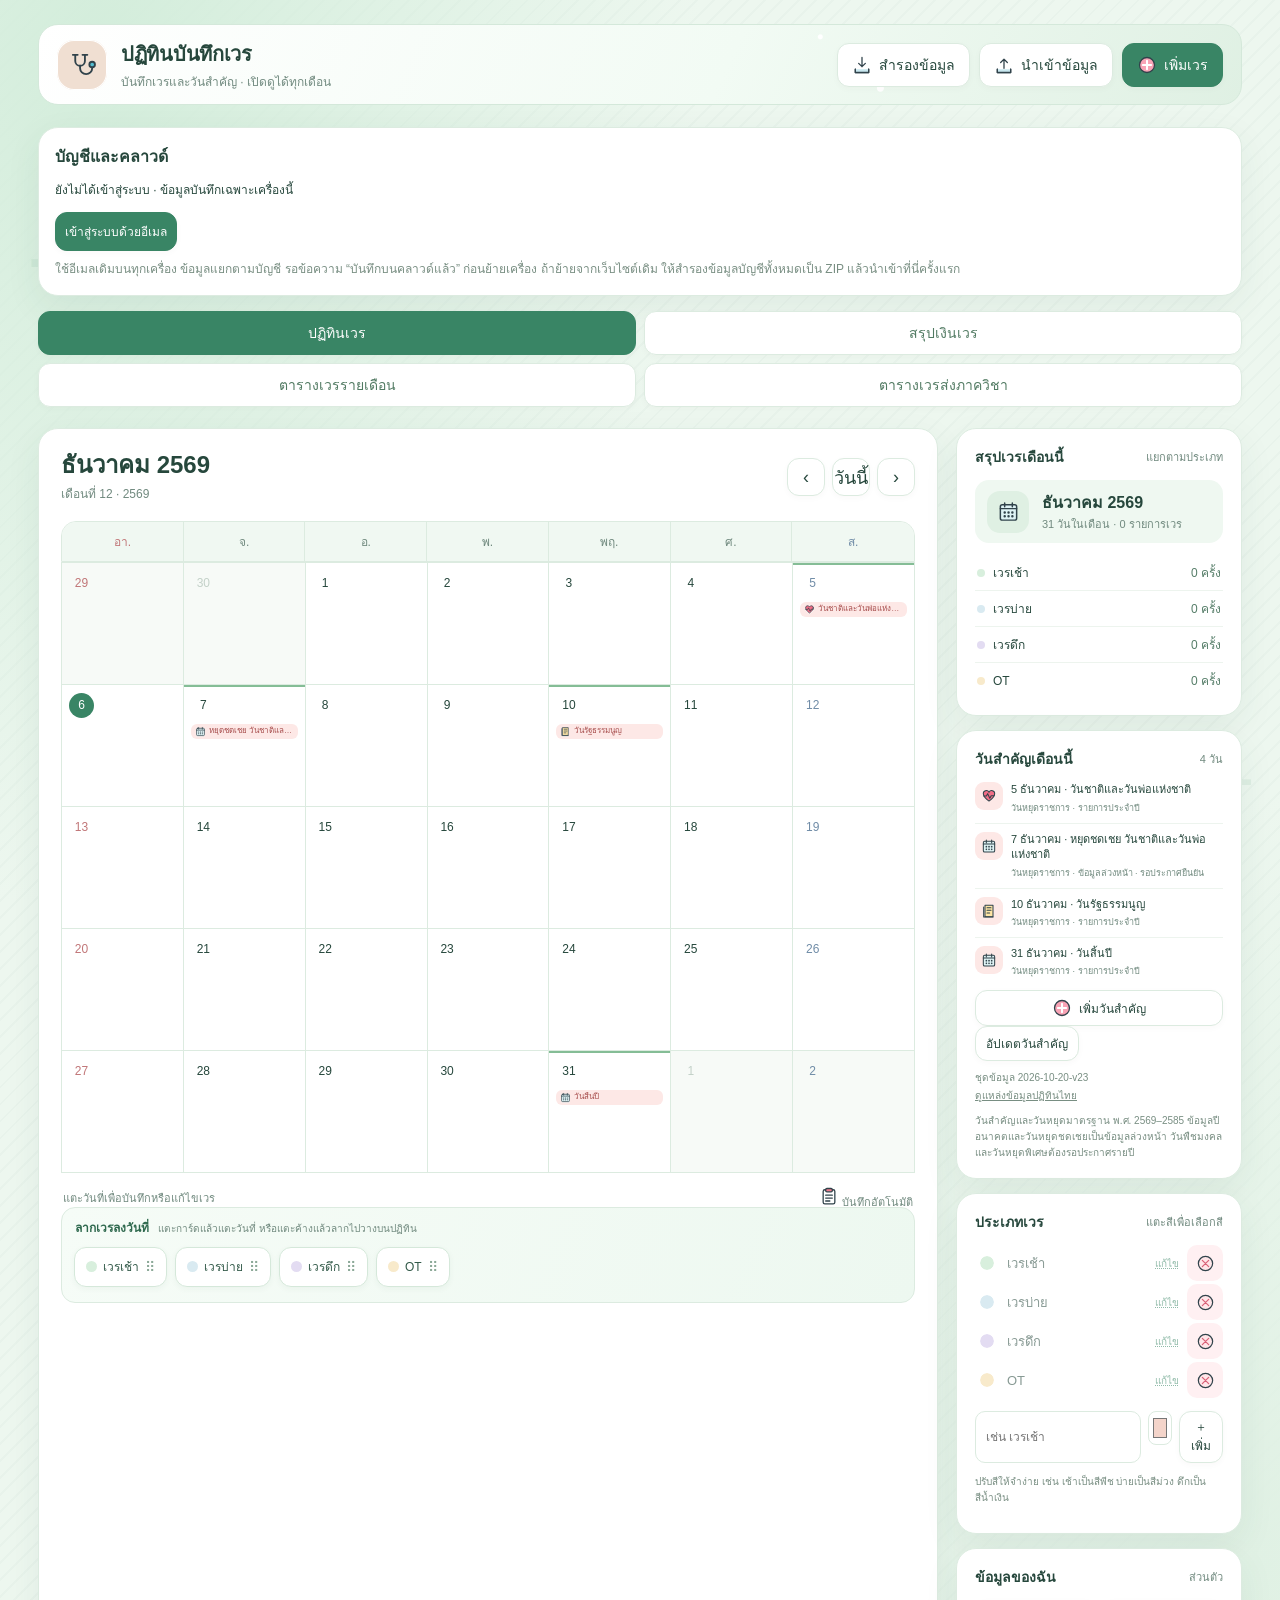
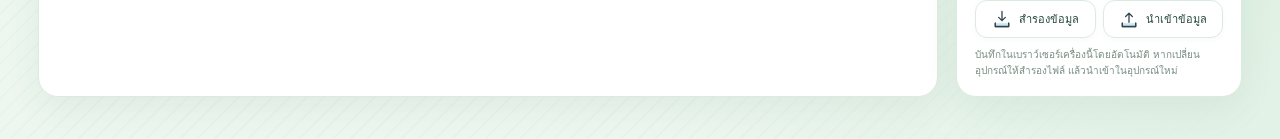
==== index.html @ dc11e613 "Add files via upload" ====
<!doctype html>
<html lang="th">
<head>
<meta charset="utf-8"><meta name="viewport" content="width=device-width,initial-scale=1,minimum-scale=1,maximum-scale=1,user-scalable=no,viewport-fit=cover">
<meta name="theme-color" content="#e7f4ea"><meta name="description" content="ปฏิทินบันทึกเวรและวันสำคัญสำหรับพยาบาล">
<link rel="manifest" href="./manifest.webmanifest"><link rel="icon" href="./medical-calendar.svg" type="image/svg+xml"><link rel="apple-touch-icon" href="./apple-touch-icon.png">
<meta name="apple-mobile-web-app-capable" content="yes"><meta name="apple-mobile-web-app-title" content="ปฏิทินบันทึกเวร"><meta name="apple-mobile-web-app-status-bar-style" content="default">
<title>ปฏิทินบันทึกเวร</title>
<style>
svg.ico{width:20px;height:20px;flex:none;overflow:visible}svg.ico use{pointer-events:none}.daymood{width:18px;height:18px}.event-tag .ico{filter:drop-shadow(0 1px 0 #fff8)}.brandmark .ico{width:29px;height:29px}
@import url('https://fonts.googleapis.com/css2?family=Kanit:wght@300;400;500;600;700&family=Prompt:wght@300;400;500;600;700&display=swap');
:root{--bg:#f7f2e9;--paper:#fffdf9;--ink:#48352e;--muted:#95847b;--line:#eee6db;--accent:#a7654d;--soft:#f4e6dc;--shadow:0 12px 36px #6043330d;--radius:20px}
*{box-sizing:border-box}body{margin:0;background:radial-gradient(ellipse at 10% 0%,#f4e4d7 0,transparent 35%),var(--bg);color:var(--ink);font-family:'Prompt','Kanit',sans-serif;font-size:14px}button,input,select,textarea{font:inherit;color:inherit}button{cursor:pointer}.app{max-width:1260px;margin:auto;padding:24px 28px 42px}.topbar{display:flex;align-items:center;justify-content:space-between;gap:20px;margin-bottom:22px}.brand{display:flex;align-items:center;gap:14px}.brandmark{height:50px;width:50px;border-radius:17px;background:#f0dfd2;display:grid;place-items:center;font-size:25px;box-shadow:inset 0 0 0 1px #fff}.brand h1{font-size:20px;margin:0 0 2px;font-weight:600;letter-spacing:-.3px}.brand p{margin:0;color:var(--muted);font-size:12px}.top-actions{display:flex;gap:9px;align-items:center}.btn{border:1px solid var(--line);background:var(--paper);border-radius:12px;padding:10px 14px;display:inline-flex;align-items:center;justify-content:center;gap:7px;font-weight:500;transition:.15s;box-shadow:0 2px 7px #442a1707}.btn:hover{transform:translateY(-1px);box-shadow:var(--shadow)}.btn.primary{background:var(--accent);border-color:var(--accent);color:#fff}.btn.icon{width:42px;height:42px;padding:0;font-size:18px}.btn.small{font-size:12px;padding:7px 10px}.layout{display:grid;grid-template-columns:minmax(0,1fr) 286px;gap:18px}.card{background:var(--paper);border:1px solid #eee7dd;border-radius:var(--radius);box-shadow:var(--shadow)}.calendar-card{padding:22px 22px 15px}.calendar-head{display:flex;align-items:center;justify-content:space-between;gap:12px;margin-bottom:18px}.month-group{display:flex;align-items:center;gap:12px}.month-title{font-size:24px;font-weight:600;line-height:1.15}.month-sub{font-size:12px;color:var(--muted);margin-top:5px}.nav-buttons{display:flex;align-items:center;gap:7px}.month-nav{display:flex;gap:7px}.month-nav .btn{width:38px;height:38px;padding:0;font-size:18px}.month-select{border:1px solid var(--line);background:#fff;border-radius:10px;padding:8px 10px}.month-select select{border:0;background:transparent;outline:0}.days{display:grid;grid-template-columns:repeat(7,minmax(0,1fr));border:1px solid var(--line);border-radius:15px 15px 0 0;overflow:hidden}.weekday{background:#faf5ef;text-align:center;color:#927e72;padding:10px 4px;font-size:12px;font-weight:500;border-right:1px solid var(--line)}.weekday:last-child{border-right:0}.weekday.sun{color:#bd746a}.weekday.sat{color:#8e7ca0}.grid{display:grid;grid-template-columns:repeat(7,minmax(0,1fr));border-left:1px solid var(--line);border-top:1px solid var(--line)}.day{position:relative;min-height:122px;padding:8px 7px 6px;border-right:1px solid var(--line);border-bottom:1px solid var(--line);background:#fffefa;overflow:hidden;transition:background .15s;cursor:pointer}.day:hover{background:#fcf5ed}.day.other{background:#fbf9f5;color:#c5b9b0}.day.today .num{background:var(--accent);color:white}.day.weekend .num{color:#bc716b}.day.weekend.sat .num{color:#89769b}.day.today .num{color:#fff}.numline{display:flex;align-items:center;justify-content:space-between;margin-bottom:6px}.num{display:inline-grid;place-items:center;min-width:25px;height:25px;border-radius:50%;font-size:12px;font-weight:500}.daymood{font-size:14px}.chips{display:flex;flex-direction:column;gap:4px}.chip{display:block;max-width:100%;overflow:hidden;text-overflow:ellipsis;white-space:nowrap;padding:3px 6px;border-radius:6px;font-size:10px;line-height:1.3;font-weight:500}.daynote{font-size:10px;color:#8d776d;overflow:hidden;text-overflow:ellipsis;white-space:nowrap;margin-top:5px}.more{font-size:10px;color:var(--muted);padding-left:4px}.calendar-footer{display:flex;justify-content:space-between;align-items:center;padding:13px 2px 0;color:var(--muted);font-size:11px}.side{display:flex;flex-direction:column;gap:14px}.sidecard{padding:17px 18px}.side-title{font-size:14px;font-weight:600;display:flex;align-items:center;justify-content:space-between;margin:0 0 12px}.side-title .subtle{font-size:11px;color:var(--muted);font-weight:400}.summary-month{display:flex;align-items:center;gap:13px;padding:10px 12px;background:#faf4ed;border-radius:14px;margin-bottom:12px}.summary-icon{height:42px;width:42px;border-radius:13px;background:#eddace;display:grid;place-items:center;font-size:21px}.summary-month b{display:block;font-size:16px}.summary-month span{color:var(--muted);font-size:11px}.total-row{display:flex;justify-content:space-between;align-items:center;padding:8px 2px;border-bottom:1px solid #f2ece4;font-size:12px}.total-row:last-child{border:0}.dot{width:8px;height:8px;border-radius:50%;display:inline-block;margin-right:7px}.legend-name{display:flex;align-items:center;gap:1px}.count{color:#806d63;font-weight:500}.empty{text-align:center;color:#a49489;font-size:12px;padding:15px 5px}.shift-list{display:flex;flex-direction:column;gap:9px}.shift-entry{display:flex;align-items:center;gap:8px;font-size:12px}.shift-entry .dot{width:11px;height:11px;margin:0}.shift-entry button{margin-left:auto;border:0;background:none;opacity:.55;font-size:13px}.shift-entry button:hover{opacity:1}.add-shift{display:flex;gap:7px;margin-top:13px}.add-shift input[type=text]{width:100%;min-width:0;border:1px solid var(--line);border-radius:10px;padding:8px 10px;font-size:12px;outline-color:#d7a590}.add-shift input[type=color]{width:34px;height:34px;padding:2px;border:1px solid var(--line);background:#fff;border-radius:8px}.legend-hint{font-size:10px;color:#9d8b81;margin-top:11px;line-height:1.6}.data-note{font-size:10px;color:#96877f;line-height:1.6;margin:9px 0 0}.tool-row{display:flex;gap:7px}.tool-row .btn{flex:1;font-size:11px;padding:8px 7px}.mobile-toolbar{display:none}.modal-backdrop{position:fixed;inset:0;background:#36271f70;z-index:10;display:none;align-items:center;justify-content:center;padding:18px}.modal-backdrop.show{display:flex}.modal{width:min(510px,100%);max-height:92vh;overflow:auto;background:#fffdf9;border-radius:22px;padding:22px;box-shadow:0 25px 70px #3320143b}.modal-head{display:flex;justify-content:space-between;align-items:center;margin-bottom:4px}.modal-head h2{font-size:20px;margin:0;font-weight:600}.close{border:0;background:#f5eee7;border-radius:50%;width:34px;height:34px;font-size:17px}.modal-date{color:var(--muted);font-size:12px;margin-bottom:17px}.field{margin:14px 0}.field label{display:block;font-size:12px;font-weight:500;margin-bottom:7px}.field input[type=text],.field textarea{width:100%;border:1px solid var(--line);border-radius:11px;background:white;padding:10px 12px;outline-color:#cf9e88}.field textarea{resize:vertical;min-height:70px}.assignment-options{display:grid;grid-template-columns:repeat(2,minmax(0,1fr));gap:8px}.assign-option{display:flex;align-items:center;gap:8px;border:1px solid var(--line);border-radius:11px;padding:9px;cursor:pointer;background:#fff}.assign-option>span{flex:1;min-width:0}.ot-hours{display:flex;align-items:center;gap:4px;font-size:10px;color:#718a7f;white-space:nowrap}.ot-hours input{width:55px;padding:5px 4px;border:1px solid #dcebe0;border-radius:7px;background:#fff;text-align:center}.ot-hours input:disabled{opacity:.4}.assign-option:has(input:checked){border-color:#bd886f;background:#faf0e9}.assign-option input{accent-color:var(--accent)}.assign-option .dot{margin:0;flex:none}.assign-option span{font-size:12px}.emoji-options{display:flex;flex-wrap:wrap;gap:7px}.emoji-option{height:37px;width:38px;border:1px solid var(--line);border-radius:10px;background:#fff;font-size:19px}.emoji-option.selected{border-color:var(--accent);background:#fbefe6}.emoji-option.clear{font-size:11px;width:auto;padding:0 9px;color:var(--muted)}.modal-actions{display:flex;justify-content:space-between;align-items:center;margin-top:21px}.modal-actions .right{display:flex;gap:8px}.helper{font-size:10px;color:var(--muted)}.toast{position:fixed;bottom:20px;left:50%;transform:translate(-50%,20px);opacity:0;background:#49372e;color:#fff;padding:10px 16px;border-radius:12px;z-index:20;transition:.2s;pointer-events:none;font-size:12px}.toast.show{opacity:1;transform:translate(-50%,0)}.file-input{display:none}.no-data{text-align:center;padding:30px;color:var(--muted)}
@media(max-width:980px){.layout{grid-template-columns:1fr}.side{display:grid;grid-template-columns:repeat(2,minmax(0,1fr))}.sidecard:last-child{grid-column:span 2}.day{min-height:106px}}
@media(max-width:650px){body{font-size:13px}.app{padding:15px 12px 30px}.topbar{margin-bottom:14px;align-items:flex-start}.brand{gap:10px}.brandmark{width:43px;height:43px;border-radius:14px;font-size:22px}.brand h1{font-size:16px}.brand p{font-size:10px}.top-actions{gap:5px}.top-actions .btn{padding:8px 9px;font-size:11px}.top-actions .hide-mobile{display:none}.layout{gap:11px}.calendar-card{padding:15px 10px 10px;border-radius:17px}.calendar-head{margin-bottom:12px}.month-title{font-size:19px}.month-sub{font-size:10px;margin-top:3px}.month-nav .btn{width:34px;height:34px}.calendar-head>.month-nav .btn.today-btn{display:none}.weekday{font-size:10px;padding:8px 2px}.day{min-height:76px;padding:5px 3px}.num{min-width:22px;height:22px;font-size:11px}.numline{margin-bottom:4px}.daymood{font-size:12px}.chip{font-size:8px;padding:2px 4px;border-radius:5px}.chips{gap:3px}.daynote{font-size:8px;margin-top:3px}.more{font-size:8px}.calendar-footer{font-size:9px;padding-top:9px}.side{gap:10px}.sidecard{padding:13px;border-radius:16px}.side-title{font-size:12px}.summary-month{gap:9px;padding:8px;margin-bottom:7px}.summary-icon{width:35px;height:35px;font-size:18px}.summary-month b{font-size:14px}.summary-month span,.total-row,.shift-entry{font-size:10px}.tool-row{flex-direction:column}.tool-row .btn{font-size:10px}.add-shift{gap:5px}.add-shift input[type=text]{font-size:10px;padding:7px}.add-shift input[type=color]{width:30px;height:31px}.legend-hint,.data-note{font-size:9px}.modal{padding:18px;border-radius:18px}.modal-head h2{font-size:17px}}
@media(max-width:390px){.app{padding-left:8px;padding-right:8px}.brand p{display:none}.top-actions .btn{font-size:10px}.day{min-height:67px}.chip{font-size:7px}.month-title{font-size:17px}}
.topbar{background-image:radial-gradient(circle at 65% 15%,#fff 0 2px,transparent 3px),radial-gradient(circle at 70% 80%,#fff 0 3px,transparent 4px),linear-gradient(115deg,#fff,#f2fbf4 57%,#dff0e3)}
.weekday{background:#f0f8f2;color:#718a7f}.weekday.sun{color:#c17678}.weekday.sat{color:#708ca7}.day{background:#fff}.day:hover{background:#f5fbf6}.day.other{background:#f7faf7;color:#c3d1c8}.day.today .num{background:#398565}.day.weekend .num{color:#c17678}.day.weekend.sat .num{color:#708ca7}.day.today .num{color:#fff}.event-tags{display:flex;flex-direction:column;gap:3px;margin:2px 0 4px}.event-tag{display:flex;align-items:center;gap:3px;max-width:100%;overflow:hidden;padding:2px 4px;border-radius:6px;font-size:8px;line-height:1.25;font-weight:500}.event-tag .ico{width:11px;height:11px;flex:none;stroke-width:2}.event-tag span{white-space:nowrap;overflow:hidden;text-overflow:ellipsis}.event-tag.holiday{background:#fde8e6;color:#a64c4b}.event-tag.important{background:#e9f4fb;color:#4d7e9b}.event-tag.custom{background:#f2eafa;color:#785c9a}.chip{color:#315948}.daynote{color:#688276}.sidecard:last-child{grid-column:initial}.summary-month{background:#eff8f1}.summary-icon{background:#dff0e3;color:#398565}.summary-icon .ico{width:23px;height:23px}.total-row{border-color:#edf4ee}.count{color:#557d68}.empty{color:#879b90}.add-shift input[type=text]{outline-color:#78b692}.legend-hint,.data-note{color:#788e82}.modal-backdrop{background:#183e2e6b}.modal{background:#fff;border:1px solid #dcebe0}.close{background:#edf6ef;color:#527b63}.field input[type=text],.field input[type=date],.field textarea,.field select{outline-color:#78b692}.assignment-options .assign-option:has(input:checked){border-color:#77b591;background:#f0f8f2}.emoji-options{display:flex;flex-wrap:wrap;gap:7px}.emoji-option{height:38px;width:40px;border:1px solid var(--line);border-radius:11px;background:#fff;color:#478866}.emoji-option .ico{width:20px;height:20px}.emoji-option.selected{border-color:#5b9c76;background:#eaf5ed}.emoji-option.clear{font-size:11px;width:auto;padding:0 9px;color:var(--muted)}.event-list{display:flex;flex-direction:column;gap:8px}.event-row{display:flex;align-items:flex-start;gap:8px;border-bottom:1px solid #edf4ee;padding:0 0 8px}.event-row:last-child{border:0;padding-bottom:0}.event-icon{width:28px;height:28px;border-radius:9px;display:grid;place-items:center;flex:none}.event-icon .ico{width:16px;height:16px}.event-label{min-width:0;flex:1}.event-label b{display:block;font-weight:500;font-size:11px;line-height:1.4}.event-label small{color:var(--muted);font-size:9px}.event-row button{border:0;background:none;color:#769081;padding:4px}.event-row button .ico{width:15px;height:15px}.event-tools{display:flex;gap:7px}.event-tools .btn{width:100%;justify-content:center}.icon-picker{display:flex;gap:7px;flex-wrap:wrap}.icon-choice{height:39px;width:40px;border:1px solid var(--line);border-radius:11px;background:#fff;color:#478866}.icon-choice .ico{width:20px;height:20px}.icon-choice.selected{border-color:#5b9c76;background:#eaf5ed}.event-form-grid{display:grid;grid-template-columns:minmax(0,1fr) auto;gap:10px}.event-form-grid input[type=color]{width:42px;height:40px;padding:3px;border:1px solid var(--line);border-radius:10px;background:white}.event-hint{font-size:10px;color:var(--muted);line-height:1.6}.helper{color:var(--muted)}.toast{background:#285c45}.day.event-day{box-shadow:inset 0 2px 0 #85bd96}
@media(max-width:650px){.topbar{padding:11px 12px;border-radius:17px}.hero-nurse{width:72px;height:65px;margin-left:auto;margin-right:3px}.brandmark svg{width:27px;height:27px}.top-actions{flex:none}.event-tag{font-size:7px;padding:2px}.event-tag .ico{width:10px;height:10px}.event-tags{gap:2px}.event-row{gap:6px}.event-label b{font-size:10px}.event-label small{font-size:8px}}
@media(max-width:390px){.hero-nurse{display:none}}

:root{--bg:#eaf5ed;--paper:#fff;--ink:#26473c;--muted:#718a7f;--line:#dcebe0;--accent:#398565;--soft:#e0f1e5;--shadow:0 12px 36px #24574012;--radius:20px}
body{background:radial-gradient(ellipse at 8% 3%,#d3eddb 0,transparent 36%),radial-gradient(ellipse at 98% 90%,#e0f1e4 0,transparent 35%),repeating-linear-gradient(135deg,#e8f3eb 0,#e8f3eb 2px,#edf7ef 2px,#edf7ef 12px);color:var(--ink)}
.card{border-color:#dcebe0}.weekday{background:#f0f8f2;color:#718a7f}.weekday.sun{color:#c17678}.weekday.sat{color:#708ca7}.day{background:#fff}.day:hover{background:#f5fbf6}.day.other{background:#f7faf7;color:#c3d1c8}.day.today .num{background:#398565}.day.weekend .num{color:#c17678}.day.weekend.sat .num{color:#708ca7}.day.today .num{color:#fff}.summary-month{background:#eff8f1}.summary-icon{background:#dff0e3;color:#398565}.sidecard:last-child{grid-column:initial}.total-row{border-color:#edf4ee}.count{color:#557d68}.empty{color:#879b90}.legend-hint,.data-note{color:#788e82}.add-shift input[type=text],.field input,.field textarea,.field select{outline-color:#78b692}.modal-backdrop{background:#183e2e6b}.modal{background:#fff;border-color:#dcebe0}.close{background:#edf6ef;color:#527b63}.assign-option:has(input:checked){border-color:#77b591;background:#f0f8f2}.emoji-option,.icon-choice{color:#478866}.emoji-option.selected,.icon-choice.selected{border-color:#5b9c76;background:#eaf5ed}.toast{background:#285c45}.daynote{color:#688276}body:before,body:after{content:'+';position:fixed;z-index:-1;color:#64a980;opacity:.1;font-size:110px;font-family:Arial,sans-serif;font-weight:300;pointer-events:none}body:before{left:2%;top:22%}body:after{right:2%;bottom:8%;font-size:80px}.topbar{position:relative;overflow:hidden;padding:13px 18px;border:1px solid #d4e8da;border-radius:var(--radius);background-image:radial-gradient(circle at 65% 15%,#fff 0 2px,transparent 3px),radial-gradient(circle at 70% 80%,#fff 0 3px,transparent 4px),linear-gradient(115deg,#fff,#f2fbf4 57%,#dff0e3)}
@media(max-width:650px){.topbar{padding:11px 12px;border-radius:17px}.hero-nurse{width:72px;height:65px;margin-left:auto;margin-right:3px}.event-tag{font-size:7px;padding:2px}.event-tag .ico{width:10px;height:10px}.event-tags{gap:2px}}
@media(max-width:390px){.hero-nurse{display:none}}
@media(max-width:980px){.sidecard:last-child{grid-column:span 2}}
 .remove-shift{display:grid;place-items:center;width:36px;height:36px;border-radius:10px;opacity:1!important;background:#fff0f2!important;color:#d96578!important}.remove-shift .ico{width:19px;height:19px}
 .clear-shifts{margin-top:8px;color:#ae5968;background:#fff4f5;border-color:#f3d7dc}.cell-copy-actions{display:flex;gap:8px;margin-top:5px}.cell-copy-actions .btn{flex:1}.cell-copy-actions button:disabled{opacity:.45;cursor:not-allowed}.remove-shift{display:grid;place-items:center;width:36px;height:36px;border-radius:10px;opacity:1!important;background:#fff0f2!important;color:#d96578!important}.remove-shift .ico{width:19px;height:19px}

.view-tabs{position:sticky;top:0;z-index:9;display:flex;gap:8px;margin:-8px 0 14px;padding:7px 0;background:transparent;backdrop-filter:none}.view-tabs .btn{background:#fff;color:#527b63}.view-tabs .btn.active{background:#398565;color:#fff;border-color:#398565}.drag-palette{margin:-4px 0 14px;padding:10px 11px 11px;border:1px solid #dcebe0;border-radius:14px;background:linear-gradient(110deg,#f6fcf7,#edf8f0)}.drag-title{display:flex;align-items:baseline;gap:9px;margin:0 2px 8px}.drag-title strong{font-size:12px;color:#2f694e}.drag-title span{font-size:10px;color:#718a7f}.drag-shifts{display:flex;flex-wrap:wrap;gap:8px;overflow:visible;padding:2px 1px 4px;max-width:100%;min-width:0}.drag-shift{display:inline-flex;align-items:center;gap:6px;flex:0 1 auto;min-height:40px;padding:7px 11px;border:1px solid #d5e8da;border-radius:12px;background:#fff;color:#315948;box-shadow:0 2px 6px #2457400c;font-size:12px;font-weight:500;touch-action:none;user-select:none;cursor:grab}.drag-shift:active{cursor:grabbing;transform:scale(.97)}.drag-shift.selected{border:2px solid #398565;background:#e4f4e8;box-shadow:0 0 0 3px #72b38d33}.drag-shift.selected:after{content:"เลือกแล้ว";font-size:9px;color:#398565;margin-left:2px}.drag-shift .dot{width:11px;height:11px;margin:0;background:var(--shift-color)}.drag-shift .grip{font-size:14px;color:#8ca998;line-height:1}.day.drop-target{outline:3px dashed #43a773;outline-offset:-4px;background:#e6f7eb!important}.drag-ghost{position:fixed;z-index:100;pointer-events:none;padding:9px 13px;border-radius:12px;background:#398565;color:#fff;font-size:13px;font-weight:600;box-shadow:0 7px 20px #183e2e42;transform:translate(-50%,-50%)}body.dragging-shift{cursor:grabbing}.salary-page{padding:22px;min-height:420px}.salary-page[hidden],#calendarPage[hidden]{display:none!important}.salary-head{display:flex;justify-content:space-between;align-items:flex-start;gap:12px}.salary-head h2{margin:0;font-size:21px}.salary-head p{margin:6px 0 14px;color:var(--muted);font-size:12px}.pay-range{display:flex;align-items:end;gap:10px;max-width:530px;padding:14px;background:#f2f9f3;border:1px solid #e0efe3;border-radius:14px}.pay-range label{display:grid;gap:5px;flex:1;font-size:11px;color:#718a7f}.pay-range input{width:100%;border:1px solid #d6e6da;border-radius:10px;padding:9px;background:#fff}.pay-range>span{padding-bottom:10px;color:#82978a}.pay-period-label{margin:14px 0 9px;font-size:12px;font-weight:600;color:#3d7355}.table-wrap{overflow-x:auto}.rate-table{width:100%;border-collapse:collapse;min-width:560px}.rate-table th,.rate-table td{padding:10px 9px;border-bottom:1px solid #edf3ee;text-align:left;font-size:12px}.rate-table th{background:#f6faf6;color:#718a7f;font-weight:500}.rate-table td:nth-child(2){color:#718a7f}.rate-name{display:flex;align-items:center;gap:8px}.rate-name .dot{width:10px;height:10px;margin:0}.rate-table input{width:140px;max-width:100%;padding:8px 9px;border:1px solid #dcebe0;border-radius:9px;background:white;text-align:right}.amount{font-weight:600;color:#315f46}.salary-total{display:flex;align-items:center;justify-content:space-between;gap:12px;margin-top:16px;padding:16px;border-radius:15px;background:linear-gradient(105deg,#e9f7ed,#d9f0df);color:#2d6547}.salary-total strong{font-size:24px}.clear-shifts{margin-top:8px;color:#ae5968;background:#fff4f5;border-color:#f3d7dc}
@media(max-width:650px){.app{width:100%;min-width:0;overflow-x:clip}.layout,.calendar-card,.drag-palette{min-width:0;max-width:100%}.drag-shifts{display:grid;grid-template-columns:repeat(4,minmax(0,1fr));width:100%;gap:6px;overflow:visible}.drag-shift{width:100%;min-width:0;min-height:48px;padding:5px 2px;justify-content:center;flex-direction:column;gap:3px;font-size:9px;line-height:1.15;text-align:center;white-space:normal;overflow-wrap:anywhere}.drag-shift .dot{width:8px;height:8px;flex:none}.drag-shift .grip{font-size:10px;line-height:1}.drag-shift.selected:after{font-size:7px;margin:0}.view-tabs{margin:-3px 0 11px}.view-tabs .btn{flex:1;padding:8px;font-size:11px}.drag-palette{margin:-3px 0 10px;padding:9px 8px}.drag-title{display:grid;gap:1px;margin-bottom:7px}.drag-title strong{font-size:11px}.drag-title span{font-size:9px}.salary-page{padding:15px 12px;min-height:360px}.salary-head h2{font-size:18px}.salary-head p{font-size:10px}.salary-head .btn{font-size:10px;padding:7px}.pay-range{padding:10px 8px;gap:6px}.pay-range input{font-size:11px;padding:8px 5px}.rate-table th,.rate-table td{padding:8px 6px;font-size:10px}.salary-total{padding:12px}.salary-total strong{font-size:20px}}
.chip{user-select:none;-webkit-user-select:none;-webkit-touch-callout:none;touch-action:none}.shift-action-menu{position:fixed;z-index:30;display:flex;overflow:hidden;border-radius:12px;background:#343434;color:#fff;box-shadow:0 8px 28px #0004}.shift-action-menu[hidden]{display:none}.shift-action-menu button{border:0;background:transparent;color:inherit;padding:11px 15px;font-size:13px;white-space:nowrap}.shift-action-menu button+button{border-left:1px solid #ffffff30}.shift-action-menu button:active{background:#ffffff24}.shift-action-menu button[data-shift-action="delete"]{color:#ffd2d8}.transfer-active .day{cursor:copy}.transfer-active .day:hover{outline:3px dashed #398565;outline-offset:-4px;background:#e8f5eb!important}.salary-view-tabs{display:flex;width:min(520px,100%);margin:2px auto 20px;border:1px solid #dcebe0;border-radius:12px;overflow:hidden}.salary-view-tabs button{flex:1;border:0;background:#fff;color:#527b63;padding:10px;font-weight:500}.salary-view-tabs button.active{background:#398565;color:#fff}.annual-head{display:flex;align-items:center;gap:14px;margin:5px 0 18px}.annual-head label{display:flex;align-items:center;gap:8px;color:#718a7f;font-size:12px}.annual-head input{width:110px;border:1px solid #d6e6da;border-radius:10px;padding:9px;background:#fff}.annual-head span{font-size:20px;font-weight:500;color:#315948}.period-sub{display:block;color:#82978a;font-size:10px;margin-top:3px}.annual-table tfoot th{background:#eef7ef;font-weight:600}.shift-name-edit{flex:1;min-width:0;border:0;background:transparent;padding:4px 0;text-align:left;font-weight:500;color:var(--ink);display:flex;align-items:center;justify-content:space-between;gap:8px}.shift-name-edit small{font-size:10px;font-weight:400;color:#398565;text-decoration:underline dotted}.shift-edit-backdrop{position:fixed;inset:0;z-index:40;display:none;align-items:center;justify-content:center;padding:18px;background:#183a2c66}.shift-edit-backdrop.show{display:flex}.shift-edit-modal{max-width:400px}.shift-edit-modal input[type=text]{width:100%;border:1px solid #dcebe0;border-radius:10px;padding:10px}.shift-color-field{display:flex;align-items:center;justify-content:space-between}.shift-color-field label{margin:0}.shift-color-field input{width:48px;height:38px;padding:3px;border:1px solid #dcebe0;border-radius:9px;background:#fff}.assignment-label{display:flex;align-items:center;gap:8px;flex:1;margin:0!important;cursor:pointer}.ot-assignment{grid-column:1/-1;display:flex;flex-direction:column;align-items:stretch}.ot-duration{display:grid;gap:6px;padding:8px;background:#eff8f1;border-radius:10px}.ot-duration>span{font-size:12px;font-weight:500}.ot-stepper{display:flex;gap:8px;align-items:center}.ot-stepper button{border:1px solid #c8e1d0;background:#fff;border-radius:10px;min-width:48px;min-height:44px;padding:6px 12px;color:#285c45;font-weight:600}.ot-stepper input{min-width:0;width:80px;flex:1;min-height:44px;border:1px solid #c8e1d0;border-radius:10px;text-align:center;background:#fff;font-size:16px}.ot-duration small{font-size:10px;color:#718a7f}
.annual-table{min-width:0;table-layout:fixed;width:100%}.annual-table th:first-child{width:44%}.annual-table th:nth-child(2){width:25%}.annual-table th:last-child{width:31%}.annual-table td,.annual-table th{overflow-wrap:anywhere}.annual-table .amount{text-align:right;color:#286b4e;font-variant-numeric:tabular-nums}.annual-head{flex-wrap:wrap}.save-state{color:#398565;font-size:12px;padding:7px 0}.save-state.error{color:#b13c4d}@media(max-width:650px){.annual-table td,.annual-table th{padding:10px 4px;font-size:11px}.annual-table .period-sub{font-size:9px}.annual-table .amount{font-size:12px}.annual-head span{font-size:17px}}
html,body{touch-action:pan-x pan-y}button,a{touch-action:manipulation}@media(max-width:650px){input,textarea,select,.rate-table input,.pay-range input,.annual-head input{font-size:16px!important}html,body{max-width:100%;overflow-x:clip}}
.view-tabs{position:static}.day{user-select:none;-webkit-user-select:none;-webkit-touch-callout:none}.chip.excluded{position:relative;padding-right:19px!important}.chip.excluded:after{content:'×';position:absolute;right:2px;top:50%;transform:translateY(-50%);font-size:22px;font-weight:800;color:#d71932;line-height:1}.shift-action-menu{max-width:calc(100vw - 16px);flex-wrap:wrap}.shift-action-menu button{padding:10px;font-size:12px}.exclude-toggle{font-size:11px;color:#b33749;border:1px solid #f0cbd0;background:#fff5f5;border-radius:8px;padding:7px}.drag-shift.hold-ready{outline:3px solid #83b89a;transform:scale(1.04)}


/* Monthly summary uses the same continuous table layout as the annual view. */
#salaryMonthView .rate-table{min-width:0;width:100%;table-layout:fixed}
#salaryMonthView .rate-table th:nth-child(1){width:28%}
#salaryMonthView .rate-table th:nth-child(2){width:20%}
#salaryMonthView .rate-table th:nth-child(3){width:27%}
#salaryMonthView .rate-table th:nth-child(4){width:25%}
#salaryMonthView .rate-table th,#salaryMonthView .rate-table td{overflow-wrap:anywhere;vertical-align:middle}
#salaryMonthView .rate-table input{width:100%;min-width:0;max-width:100%;box-sizing:border-box}
#salaryMonthView .rate-table .amount{text-align:right;color:#286b4e;font-variant-numeric:tabular-nums}
#salaryMonthView .salary-total{border-radius:0;background:#edf7ef;margin-top:0}

/* Contain date controls and salary amounts on narrow screens. */
.pay-range{width:100%;box-sizing:border-box;display:grid;grid-template-columns:repeat(2,minmax(0,1fr));align-items:end}.pay-range label{min-width:0}.pay-range input{display:block;min-width:0;max-width:100%;box-sizing:border-box;min-height:44px}.salary-head>div{min-width:0}.salary-head .btn{flex-shrink:0}.salary-page,.salary-page .table-wrap{min-width:0;max-width:100%}.rate-name{min-width:0;overflow-wrap:anywhere}.rate-name .dot{flex-shrink:0}
.chip.excluded:after{content:'';position:absolute;top:50%;right:3px;width:12px;height:12px;transform:translateY(-50%);background:linear-gradient(45deg,transparent 40%,#df1936 40%,#df1936 60%,transparent 60%),linear-gradient(-45deg,transparent 40%,#df1936 40%,#df1936 60%,transparent 60%);pointer-events:none}
@media(max-width:650px){
.pay-range{grid-template-columns:repeat(2,minmax(0,1fr));gap:8px;padding:10px 8px;max-width:100%}.pay-range>span{display:none}.pay-range input{text-align:left;width:100%;padding:9px 3px;-webkit-appearance:none;appearance:none}.pay-range input::-webkit-date-and-time-value{text-align:left;min-height:1.3em}.pay-period-label{overflow-wrap:anywhere;line-height:1.6}
#salaryMonthView .rate-table th,#salaryMonthView .rate-table td{padding:10px 3px;font-size:11px}
#salaryMonthView .rate-name{gap:4px;align-items:flex-start}
#salaryMonthView .rate-name .dot{width:7px;height:7px;margin-top:5px}
#salaryMonthView .period-sub{font-size:9px}
#salaryMonthView .rate-table input{padding:7px 2px;min-height:42px}
#salaryMonthView .rate-table .amount{font-size:12px}
.salary-total{flex-wrap:wrap}.salary-total strong{overflow-wrap:anywhere;max-width:100%}
}
/* Keep shift names and actions in separate tracks. */
#shiftList{min-width:0;gap:3px;justify-content:flex-start}
.side>.sidecard{align-self:start;height:auto;min-height:0}
#shiftList .shift-entry{display:grid;grid-template-columns:24px minmax(0,1fr) 36px;gap:8px;align-items:center;min-width:0}
#shiftList .shift-name-edit{display:grid;grid-template-columns:minmax(0,1fr) auto;gap:6px;min-width:0;width:100%;align-items:center}
#shiftList .shift-name-edit>span{min-width:0;white-space:normal;overflow-wrap:anywhere;line-height:1.5}
#shiftList .shift-name-edit>small{white-space:nowrap}
#shiftList .remove-shift{margin:0;min-width:36px}
@media(max-width:650px){
#shiftList .shift-entry{grid-template-columns:20px minmax(0,1fr) 30px;gap:6px;padding:2px 0}
#shiftList .shift-entry>input[type=color]{width:20px!important;height:24px!important}
#shiftList .shift-name-edit{grid-template-columns:minmax(0,1fr);gap:0;font-size:11px;padding:2px 0}
#shiftList .shift-name-edit>small{font-size:9px;justify-self:start}
#shiftList .remove-shift{width:30px;min-width:30px;height:34px}
}

.side{align-items:start;align-content:start}
.side-column{display:flex;flex-direction:column;gap:14px;min-width:0;width:100%}
.side-column>.sidecard{width:100%;min-width:0;height:auto;flex:none}
#shiftList .shift-entry>input[type=color]{appearance:none;-webkit-appearance:none;display:block;width:14px!important;height:14px!important;min-width:14px;min-height:14px;max-width:14px;max-height:14px;padding:0!important;border:0;border-radius:50%;overflow:hidden;box-sizing:border-box;justify-self:center}
#shiftList input[type=color]::-webkit-color-swatch-wrapper{padding:0}
#shiftList input[type=color]::-webkit-color-swatch{border:0;border-radius:50%}
#shiftList input[type=color]::-moz-color-swatch{border:0;border-radius:50%}
@media(max-width:650px){.side-column{gap:10px}}

.view-tabs{display:grid;grid-template-columns:repeat(2,minmax(0,1fr))}.view-tabs .btn{min-width:0;white-space:normal}
#rosterPage[hidden],[hidden]{display:none!important}.roster-page{padding:20px;min-width:0}.roster-page h2{margin:0 0 8px;font-size:20px}.roster-info,.roster-note{font-size:12px;color:#718a7f;line-height:1.7}.roster-controls{display:grid;grid-template-columns:1fr 1fr;gap:12px;margin:16px 0}.roster-controls label{display:grid;gap:6px;min-width:0;font-size:12px}.roster-controls select{width:100%;min-width:0;border:1px solid #d6e6da;border-radius:10px;background:white;padding:10px;color:#315948}.roster-actions{display:flex;flex-wrap:wrap;gap:8px;align-items:center}.roster-actions input[type=file]{max-width:100%;font-size:12px}.roster-status{padding:12px;background:#eff8f1;border-radius:12px;font-size:12px;overflow-wrap:anywhere;margin:14px 0}.roster-scroll{max-width:100%;max-height:70vh;overflow:auto;border:1px solid #d6e6da;border-radius:12px;overscroll-behavior:contain;-webkit-overflow-scrolling:touch}.roster-scroll:empty{display:none}.roster-table{border-collapse:collapse;table-layout:fixed;width:max-content;min-width:100%;font-size:12px;background:white}.roster-table td{border:1px solid #ccdbd1;padding:7px 9px;min-width:60px;white-space:pre-wrap;overflow-wrap:anywhere;text-align:center}.roster-table tr:first-child td{font-weight:600;background:#edf7ef}.roster-history{display:flex;flex-wrap:wrap;gap:6px}.roster-page h3{font-size:14px;margin:22px 0 10px}@media(max-width:650px){.roster-page{padding:14px 10px}.roster-page h2{font-size:17px}.roster-controls{gap:8px}.roster-actions .btn{font-size:11px;padding:8px}}

.roster-wings{display:grid;grid-template-columns:1fr 1fr;gap:10px;margin:12px 0}.roster-wings .active{background:#398565;color:white;border-color:#398565}.roster-table{border-collapse:separate;border-spacing:0}.roster-table td,.roster-table th{border:0;border-right:1px solid #ccdbd1;border-bottom:1px solid #ccdbd1;padding:7px 9px;min-width:60px;white-space:pre-wrap;overflow-wrap:anywhere;text-align:center;background:white;font-weight:400}.roster-table thead{position:sticky;top:0;z-index:3}.roster-table thead th{background:#edf7ef;font-weight:600}.roster-table .frozen-date{position:sticky;left:0;z-index:2;box-shadow:2px 0 0 #b9d2c2}.roster-table thead .frozen-date{z-index:4}.roster-scroll{isolation:isolate;max-height:65vh;position:relative}.roster-document-image{display:block;width:100%;height:auto}.roster-document-frame{display:block;width:100%;height:65vh;border:1px solid #d6e6da;border-radius:10px}#rosterDocument{margin-top:12px;min-width:0}#rosterDocument a{display:inline-block;margin:8px 0;color:#286c4b}#rosterFreezeRows{padding:7px;border:1px solid #c8dfd0;border-radius:8px;background:white;color:#315948}#rosterFreezeControls{margin-bottom:8px}
.cloud-panel{padding:16px;margin-bottom:16px}.cloud-panel h2{font-size:16px;margin:0}.cloud-panel h2 span{display:block;font-size:12px;overflow-wrap:anywhere;font-weight:400}.cloud-panel p{font-size:12px;line-height:1.6}.cloud-actions{display:flex;gap:8px;flex-wrap:wrap}.cloud-actions a{text-decoration:none}.cloud-actions .btn,#cloudConflict .btn{font-size:12px;padding:9px}#cloudConflict{padding:10px;margin-top:12px;background:#fff2dc;border-radius:12px}#cloudApp{min-width:0}
.email-overlay{position:fixed;inset:0;z-index:10000;background:#25483b66;display:flex;align-items:center;justify-content:center;padding:16px;overflow:auto}.email-overlay[hidden]{display:none}.email-dialog{background:white;border-radius:24px;padding:24px;width:100%;max-width:430px;max-height:90dvh;overflow:auto;box-sizing:border-box}.email-dialog input{display:block;box-sizing:border-box;width:100%;min-width:0;font-size:16px;margin:8px 0 16px}.email-dialog label{display:block;margin-top:16px}.email-dialog p{line-height:1.6;font-size:14px}</style>
</head>
<body>
<svg xmlns="http://www.w3.org/2000/svg" style="position:absolute;width:0;height:0;overflow:hidden" aria-hidden="true">
<symbol id="i-medical" viewBox="0 0 24 24"><g fill="none" stroke="#31434b" stroke-width="1.55" stroke-linecap="round" stroke-linejoin="round"><circle cx="12" cy="12" r="9" fill="#e5f5fa"/><path d="M9 5.5h6v3.6h3.6v6H15v3.4H9v-3.4H5.4v-6H9z" fill="#f06b85"/></g></symbol>
<symbol id="i-stethoscope" viewBox="0 0 24 24"><g fill="none" stroke="#31434b" stroke-width="1.55" stroke-linecap="round" stroke-linejoin="round"><path d="M6 4v5a4 4 0 0 0 8 0V4"/><path d="M4 4h4M12 4h4M10 13v2a5 5 0 0 0 10 0v-1"/><circle cx="20" cy="12" r="2.3" fill="#55bdd0"/></g></symbol>
<symbol id="i-pill" viewBox="0 0 24 24"><g fill="none" stroke="#31434b" stroke-width="1.55" stroke-linecap="round" stroke-linejoin="round"><path d="M5 18.8a4.8 4.8 0 0 1 0-6.8l7-7a4.8 4.8 0 0 1 6.8 6.8l-7 7a4.8 4.8 0 0 1-6.8 0Z" fill="#77c8df"/><path d="m8.5 8.5 7 7"/><path d="m12 5-7 7a4.8 4.8 0 0 0 6.8 6.8l7-7" fill="#f36c86"/></g></symbol>
<symbol id="i-bandage" viewBox="0 0 24 24"><g fill="none" stroke="#31434b" stroke-width="1.55" stroke-linecap="round" stroke-linejoin="round"><path d="m8.5 3.5 12 12-5 5-12-12z" fill="#ffdca7"/><path d="m6 6 12 12"/><rect x="8.5" y="9.5" width="7" height="5" rx="1" transform="rotate(45 12 12)" fill="#f37b8e"/><circle cx="7.3" cy="7.3" r=".55" fill="#fff"/><circle cx="16.7" cy="16.7" r=".55" fill="#fff"/></g></symbol>
<symbol id="i-heart" viewBox="0 0 24 24"><g fill="none" stroke="#31434b" stroke-width="1.55" stroke-linecap="round" stroke-linejoin="round"><path d="M20.5 8.8c0 5-8.5 10.8-8.5 10.8S3.5 13.8 3.5 8.8A4.5 4.5 0 0 1 12 6.3a4.5 4.5 0 0 1 8.5 2.5Z" fill="#f26d86"/><path d="M4 12h4l2-3.5 3.2 7 2.1-4H20"/></g></symbol>
<symbol id="i-clipboard" viewBox="0 0 24 24"><g fill="none" stroke="#31434b" stroke-width="1.55" stroke-linecap="round" stroke-linejoin="round"><rect x="5" y="4.5" width="14" height="17" rx="2" fill="#fff"/><rect x="8" y="3" width="8" height="4" rx="1.5" fill="#f07b8d"/><path d="M8 11h8M8 14.5h8M8 18h5"/></g></symbol>
<symbol id="i-calendar" viewBox="0 0 24 24"><g fill="none" stroke="#31434b" stroke-width="1.55" stroke-linecap="round" stroke-linejoin="round"><rect x="3.5" y="5" width="17" height="16" rx="2" fill="#dff3f5"/><path d="M8 3v4M16 3v4M3.5 9h17"/><path d="M8 13h.1m3.9 0h.1m3.9 0h.1M8 17h.1m3.9 0h.1m3.9 0h.1" stroke-width="2.5"/></g></symbol>
<symbol id="i-syringe" viewBox="0 0 24 24"><g fill="none" stroke="#31434b" stroke-width="1.55" stroke-linecap="round" stroke-linejoin="round"><path d="m5 19 4-4M14 4l6 6M12.5 5.5l6 6M10 8l6 6M5 13l6 6M3 21l2-2m0-4 4-4m3 7 4-4"/><path d="m12 3 9 9" fill="#72c7df"/><path d="m5 13 6 6-2 2-6-6z" fill="#f3bc73"/></g></symbol>
<symbol id="i-sun" viewBox="0 0 24 24"><g fill="none" stroke="#31434b" stroke-width="1.55" stroke-linecap="round" stroke-linejoin="round"><circle cx="12" cy="12" r="4.3" fill="#ffd36e"/><path d="M12 2.5v2m0 15v2M4.9 4.9l1.4 1.4m11.4 11.4 1.4 1.4M2.5 12h2m15 0h2M4.9 19.1l1.4-1.4m11.4-11.4 1.4-1.4"/></g></symbol>
<symbol id="i-moon" viewBox="0 0 24 24"><g fill="none" stroke="#31434b" stroke-width="1.55" stroke-linecap="round" stroke-linejoin="round"><path d="M19.7 14.2A8.2 8.2 0 0 1 9.8 4.3a8.6 8.6 0 1 0 9.9 9.9Z" fill="#9f9ee8"/><circle cx="16.7" cy="6.2" r=".8" fill="#ffd36e"/></g></symbol>
<symbol id="i-lotus" viewBox="0 0 24 24"><g fill="none" stroke="#31434b" stroke-width="1.55" stroke-linecap="round" stroke-linejoin="round"><path d="M12 18.7c-3.5-3-3.5-7.4 0-12 3.5 4.6 3.5 9 0 12Z" fill="#f278a2"/><path d="M12 18.7c-4.7-.1-7.5-2.2-8.5-6.3 4-.2 6.8 1.9 8.5 6.3Z" fill="#ffc2d5"/><path d="M12 18.7c4.7-.1 7.5-2.2 8.5-6.3-4-.2-6.8 1.9-8.5 6.3Z" fill="#ffc2d5"/><path d="M12 19v2M7 21h10"/></g></symbol>
<symbol id="i-water" viewBox="0 0 24 24"><g fill="none" stroke="#31434b" stroke-width="1.55" stroke-linecap="round" stroke-linejoin="round"><path d="M12 3c3.5 5.2 6.2 8.4 6.2 12.1a6.2 6.2 0 0 1-12.4 0C5.8 11.4 8.5 8.2 12 3Z" fill="#74cde1"/><path d="M9 15.5a3 3 0 0 0 3 3" stroke="#fff"/></g></symbol>
<symbol id="i-flag" viewBox="0 0 24 24"><g fill="none" stroke="#31434b" stroke-width="1.55" stroke-linecap="round" stroke-linejoin="round"><path d="M5 21V4"/><path d="M5 5c5-4 9 4 14 0v10c-5 4-9-4-14 0Z" fill="#f47c8e"/><path d="M7 8h9" stroke="#fff"/></g></symbol>
<symbol id="i-flower" viewBox="0 0 24 24"><g fill="none" stroke="#31434b" stroke-width="1.55" stroke-linecap="round" stroke-linejoin="round"><circle cx="12" cy="12" r="2.5" fill="#ffc75e"/><path d="M12 9c-2-2-1-5 1-6 2 1 3 4 1 6 3-1 5 1 5 3-2 2-5 2-7 0 1 3-1 5-3 5-2-2-2-5 0-7-3 1-5-1-5-3 2-2 5-2 8 0-1-3 1-5 3-5" fill="#ffadce"/><circle cx="12" cy="12" r="2.1" fill="#ffd36e"/></g></symbol>
<symbol id="i-book" viewBox="0 0 24 24"><g fill="none" stroke="#31434b" stroke-width="1.55" stroke-linecap="round" stroke-linejoin="round"><path d="M4 6a2.5 2.5 0 0 1 2.5-2.5H20v16H6.5A2.5 2.5 0 0 0 4 22Z" fill="#bfe5f1"/><path d="M4 18a2.5 2.5 0 0 1 2.5-2.5H20M8 7h8m-8 4h8"/></g></symbol>
<symbol id="i-kids" viewBox="0 0 24 24"><g fill="none" stroke="#31434b" stroke-width="1.55" stroke-linecap="round" stroke-linejoin="round"><circle cx="9" cy="8" r="3" fill="#ffc7a8"/><circle cx="17" cy="9" r="2.5" fill="#ffd36e"/><path d="M3 20a6 6 0 0 1 12 0m-1-5a5 5 0 0 1 7 5" fill="#80c9d9"/></g></symbol>
<symbol id="i-birthday" viewBox="0 0 24 24"><g fill="none" stroke="#31434b" stroke-width="1.55" stroke-linecap="round" stroke-linejoin="round"><path d="M4 12h16v8H4z" fill="#ffdb82"/><path d="M2.5 20h19M6 12V9a2 2 0 0 1 4 0v3m4 0V9a2 2 0 0 1 4 0v3M12 5v3"/><path d="M12 3v.1" stroke-width="2.5"/></g></symbol>
<symbol id="i-tree" viewBox="0 0 24 24"><g fill="none" stroke="#31434b" stroke-width="1.55" stroke-linecap="round" stroke-linejoin="round"><path d="m12 3 7 9h-4l4 5h-6v4h-2v-4H5l4-5H5z" fill="#80c58f"/></g></symbol>
<symbol id="i-constitution" viewBox="0 0 24 24"><g fill="none" stroke="#31434b" stroke-width="1.55" stroke-linecap="round" stroke-linejoin="round"><path d="M6 3.5h12v17H6z" fill="#ffe5a5"/><path d="M9 7h6m-6 4h6m-6 4h4M4 6v15h14"/></g></symbol>
<symbol id="i-labor" viewBox="0 0 24 24"><g fill="none" stroke="#31434b" stroke-width="1.55" stroke-linecap="round" stroke-linejoin="round"><path d="M4 20h16m-14 0v-6h12v6M8 14l1-5h6l1 5m-6-5V5h4v4m-2-4V3"/><path d="M4 10h4m8 0h4"/></g></symbol>
<symbol id="i-elephant" viewBox="0 0 24 24"><g fill="none" stroke="#31434b" stroke-width="1.55" stroke-linecap="round" stroke-linejoin="round"><path d="M4 17v-5a7 7 0 0 1 14 0v5H4Z" fill="#9fd7e5"/><path d="M4 13H2v3h2m14-4h2v3h-2M8 17v3m7-3v3m-4-6c0 2 1 3 3 3h2"/><circle cx="8" cy="11" r=".7" fill="#243b48"/></g></symbol>
<symbol id="i-plus" viewBox="0 0 24 24"><g fill="none" stroke="#31434b" stroke-width="1.55" stroke-linecap="round" stroke-linejoin="round"><circle cx="12" cy="12" r="9" fill="#f8a3b5"/><path d="M12 7v10M7 12h10" stroke="#fff" stroke-width="2.4"/></g></symbol>
<symbol id="i-close" viewBox="0 0 24 24"><g fill="none" stroke="#31434b" stroke-width="1.55" stroke-linecap="round" stroke-linejoin="round"><circle cx="12" cy="12" r="9" fill="#ffe6e9"/><path d="m8 8 8 8m0-8-8 8" stroke="#d96279"/></g></symbol>
<symbol id="i-download" viewBox="0 0 24 24"><g fill="none" stroke="#31434b" stroke-width="1.55" stroke-linecap="round" stroke-linejoin="round"><path d="M12 3v11m-4-4 4 4 4-4M4 17v4h16v-4"/><path d="M4 17v4h16v-4" fill="#c9e8f0"/></g></symbol>
<symbol id="i-upload" viewBox="0 0 24 24"><g fill="none" stroke="#31434b" stroke-width="1.55" stroke-linecap="round" stroke-linejoin="round"><path d="M12 16V5m-4 4 4-4 4 4M4 17v4h16v-4"/><path d="M4 17v4h16v-4" fill="#c9e8f0"/></g></symbol>
<symbol id="i-briefcase" viewBox="0 0 24 24"><g fill="none" stroke="#31434b" stroke-width="1.55" stroke-linecap="round" stroke-linejoin="round"><rect x="3" y="7" width="18" height="14" rx="2" fill="#bde4ec"/><path d="M8 7V4h8v3M3 12h18m-11 0v2h4v-2"/></g></symbol>
<symbol id="i-calendarheart" viewBox="0 0 24 24"><g fill="none" stroke="#31434b" stroke-width="1.55" stroke-linecap="round" stroke-linejoin="round"><rect x="3.5" y="5" width="17" height="16" rx="2" fill="#e4f3e8"/><path d="M8 3v4m8-4v4M3.5 9h17"/><path d="M12 18s-3-2-3-4a1.6 1.6 0 0 1 3-1 1.6 1.6 0 0 1 3 1c0 2-3 4-3 4Z" fill="#f2748d"/></g></symbol>
<symbol id="i-ambulance" viewBox="0 0 24 24"><g fill="none" stroke="#31434b" stroke-width="1.55" stroke-linecap="round" stroke-linejoin="round"><path d="M3 7h11v11H3z" fill="#f2798e"/><path d="M14 11h4l3 3v4h-7z" fill="#aee0eb"/><path d="M7 10v5m-2.5-2.5h5" stroke="#fff" stroke-width="2"/><circle cx="7" cy="19" r="2" fill="#ffd36e"/><circle cx="18" cy="19" r="2" fill="#ffd36e"/></g></symbol>
<symbol id="i-lungs" viewBox="0 0 24 24"><g fill="none" stroke="#31434b" stroke-width="1.55" stroke-linecap="round" stroke-linejoin="round"><path d="M12 4v9m0-5 3 2"/><path d="M10 9c-2 0-3 3-4 6-1 3 0 5 2 5 3 0 4-4 4-7v-3" fill="#f6a3b2"/><path d="M14 9c2 0 3 3 4 6 1 3 0 5-2 5-3 0-4-4-4-7v-3" fill="#f6a3b2"/></g></symbol>
<symbol id="i-tooth" viewBox="0 0 24 24"><g fill="none" stroke="#31434b" stroke-width="1.55" stroke-linecap="round" stroke-linejoin="round"><path d="M12 4c-3-2-7 0-7 4 0 5 2 12 4 12 2 0 1-6 3-6s1 6 3 6 4-7 4-12c0-4-4-6-7-4Z" fill="#fff"/><path d="M6 6c1-1 2-1 3-.5" stroke="#9dd8e3"/></g></symbol>
<symbol id="i-monitor" viewBox="0 0 24 24"><g fill="none" stroke="#31434b" stroke-width="1.55" stroke-linecap="round" stroke-linejoin="round"><rect x="3" y="4" width="18" height="13" rx="2" fill="#b8e2ed"/><path d="M6 11h3l1.5-3 2.5 6 2-4h3M12 17v3m-4 1h8"/></g></symbol>
<symbol id="i-thermometer" viewBox="0 0 24 24"><g fill="none" stroke="#31434b" stroke-width="1.55" stroke-linecap="round" stroke-linejoin="round"><path d="M10 14V5a2.5 2.5 0 0 1 5 0v9a4 4 0 1 1-5 0Z" fill="#fff"/><path d="M12.5 7v9" stroke="#f2798e" stroke-width="2.2"/><circle cx="12.5" cy="17" r="1.7" fill="#f2798e" stroke="#f2798e"/></g></symbol>
<symbol id="i-microscope" viewBox="0 0 24 24"><g fill="none" stroke="#31434b" stroke-width="1.55" stroke-linecap="round" stroke-linejoin="round"><path d="m8 3 5 2-1 3-5-2z" fill="#85d1df"/><path d="m11 7 4 5a5 5 0 0 1-8 6m2-9-3 3m-2 8h15m-4-3h4v3m-9-6 2-2"/></g></symbol>
<symbol id="i-camera" viewBox="0 0 24 24"><g fill="none" stroke="#31434b" stroke-width="1.55" stroke-linecap="round" stroke-linejoin="round"><rect x="3.5" y="7" width="17" height="13" rx="2.5" fill="#84cfe0"/><path d="m8 7 1.5-2h5L16 7"/><circle cx="12" cy="13.5" r="4" fill="#fff"/><circle cx="12" cy="13.5" r="2" fill="#f5bd63"/></g></symbol>
<symbol id="i-plant" viewBox="0 0 24 24"><g fill="none" stroke="#31434b" stroke-width="1.55" stroke-linecap="round" stroke-linejoin="round"><path d="M12 20v-8"/><path d="M12 13C4 13 4 7 5 6c5 0 7 2 7 7Z" fill="#8ccc83"/><path d="M12 11c0-5 4-7 7-6 0 4-2 7-7 8Z" fill="#59b98b"/><path d="M7 20h10l-1 2H8z" fill="#f3bb77"/></g></symbol>
<symbol id="i-yarn" viewBox="0 0 24 24"><g fill="none" stroke="#31434b" stroke-width="1.55" stroke-linecap="round" stroke-linejoin="round"><circle cx="12" cy="12" r="8.5" fill="#f29cbe"/><path d="M6 9c3 2 8 2 12 0M5 13c4-2 9 2 14 0M7 17c2-2 7-3 10 0" stroke="#fff" stroke-width="1.2"/><path d="M19 18c2 2 2 3 4 3"/></g></symbol>
<symbol id="i-paintbrush" viewBox="0 0 24 24"><g fill="none" stroke="#31434b" stroke-width="1.55" stroke-linecap="round" stroke-linejoin="round"><path d="m5 18 10-10 3 3L8 21H5z" fill="#f5bf63"/><path d="m14 9 3-3 3 3-3 3z" fill="#80c9df"/><path d="M5 18c-1 2-3 3-3 3s2-1 3-1" fill="#f07b8e"/></g></symbol>
<symbol id="i-music" viewBox="0 0 24 24"><g fill="none" stroke="#31434b" stroke-width="1.55" stroke-linecap="round" stroke-linejoin="round"><path d="M10 17V5l10-2v12M10 8l10-2"/><ellipse cx="7" cy="18" rx="3" ry="2" fill="#f07b8e"/><ellipse cx="17" cy="16" rx="3" ry="2" fill="#75cbe0"/></g></symbol>
<symbol id="i-bicycle" viewBox="0 0 24 24"><g fill="none" stroke="#31434b" stroke-width="1.55" stroke-linecap="round" stroke-linejoin="round"><circle cx="6" cy="17" r="4" fill="#dff3f5"/><circle cx="18" cy="17" r="4" fill="#dff3f5"/><path d="m6 17 4-7 4 7H6l3-5h6l3 5m-8-7H8m6 0h2"/><circle cx="10" cy="10" r="1" fill="#f27d91"/></g></symbol>
<symbol id="i-soccer" viewBox="0 0 24 24"><g fill="none" stroke="#31434b" stroke-width="1.55" stroke-linecap="round" stroke-linejoin="round"><circle cx="12" cy="12" r="9" fill="#fff"/><path d="m12 7 3 2-1 4h-4l-1-4z" fill="#394956"/><path d="m6 6 3 3m9-3-3 3m-9 9 4-2m9 2-4-2m-3 5v-4"/></g></symbol>
<symbol id="i-basketball" viewBox="0 0 24 24"><g fill="none" stroke="#31434b" stroke-width="1.55" stroke-linecap="round" stroke-linejoin="round"><circle cx="12" cy="12" r="9" fill="#f6a65d"/><path d="M3.5 12h17M12 3c4 4 4 14 0 18m0-18c-4 4-4 14 0 18"/></g></symbol>
<symbol id="i-tennis" viewBox="0 0 24 24"><g fill="none" stroke="#31434b" stroke-width="1.55" stroke-linecap="round" stroke-linejoin="round"><circle cx="12" cy="12" r="9" fill="#d4e98b"/><path d="M5.5 5.5c5 2 8 8 9 13m4-14c-2 5-8 8-13 9" stroke="#fff" stroke-width="1.5"/><path d="M18 5 21 2m-2 1 2 2"/></g></symbol>
<symbol id="i-dumbbell" viewBox="0 0 24 24"><g fill="none" stroke="#31434b" stroke-width="1.55" stroke-linecap="round" stroke-linejoin="round"><path d="M7 9v6m-3-5v4m16-4v4m-3-5v6M7 12h10" stroke-width="2.3"/><rect x="2" y="10" width="3" height="4" rx="1" fill="#80cde0"/><rect x="19" y="10" width="3" height="4" rx="1" fill="#f08096"/></g></symbol>
<symbol id="i-medal" viewBox="0 0 24 24"><g fill="none" stroke="#31434b" stroke-width="1.55" stroke-linecap="round" stroke-linejoin="round"><circle cx="12" cy="14" r="6" fill="#ffd36e"/><path d="M8 3h3l1 6-3 2zM16 3h-3l-1 6 3 2z" fill="#78c9df"/><path d="m12 11 1 2 2 .3-1.5 1.5.3 2.2-1.8-1-1.8 1 .3-2.2L8 13.3l2-.3z" fill="#f28396"/></g></symbol>
<symbol id="i-coins" viewBox="0 0 24 24"><g fill="none" stroke="#31434b" stroke-width="1.55" stroke-linecap="round" stroke-linejoin="round"><ellipse cx="9" cy="17" rx="6" ry="3" fill="#f6c95e"/><path d="M3 14v3m12-3v3M3 14c0-1.6 2.7-3 6-3s6 1.4 6 3-2.7 3-6 3-6-1.4-6-3Z" fill="#ffd879"/><ellipse cx="15" cy="8" rx="6" ry="3" fill="#ffd879"/><path d="M9 8v3m12-3v3m-12-3c0-1.6 2.7-3 6-3s6 1.4 6 3-2.7 3-6 3-6-1.4-6-3Z" fill="#f4bf4d"/></g></symbol>
<symbol id="i-wallet" viewBox="0 0 24 24"><g fill="none" stroke="#31434b" stroke-width="1.55" stroke-linecap="round" stroke-linejoin="round"><rect x="3" y="6" width="18" height="14" rx="3" fill="#80c9d9"/><path d="M3 9h15a3 3 0 0 1 3 3v5H5a2 2 0 0 1-2-2z" fill="#f7a1ad"/><path d="M16 13h5"/><circle cx="16" cy="13" r=".7" fill="#fff"/></g></symbol>
<symbol id="i-piggy" viewBox="0 0 24 24"><g fill="none" stroke="#31434b" stroke-width="1.55" stroke-linecap="round" stroke-linejoin="round"><path d="M4 12c0-4 3-7 8-7s8 3 8 7c0 3-2 5-5 6v2h-3v-2H9v2H6v-4c-2-1-3-2-3-4Z" fill="#f29db1"/><path d="M8 6 7 3l4 2m7 2 2-2"/><circle cx="15" cy="10" r=".8" fill="#31434b"/><path d="M20 12h2m-17 2-2 2"/></g></symbol>
<symbol id="i-bank" viewBox="0 0 24 24"><g fill="none" stroke="#31434b" stroke-width="1.55" stroke-linecap="round" stroke-linejoin="round"><path d="m3 8 9-5 9 5v2H3z" fill="#f3d16a"/><path d="M5 11v7m5-7v7m4-7v7m5-7v7M3 20h18m-19 2h20"/></g></symbol>
<symbol id="i-card" viewBox="0 0 24 24"><g fill="none" stroke="#31434b" stroke-width="1.55" stroke-linecap="round" stroke-linejoin="round"><rect x="3" y="5" width="18" height="14" rx="2.5" fill="#83cde0"/><path d="M3 9h18"/><path d="M6 15h5" stroke="#fff" stroke-width="2"/></g></symbol>
<symbol id="i-bed" viewBox="0 0 24 24"><g fill="none" stroke="#31434b" stroke-width="1.55" stroke-linecap="round" stroke-linejoin="round"><path d="M3 12V6m0 9V12h18v7m0-5V9h-8v3"/><path d="M4 12V9h7v3" fill="#f5a3b5"/><path d="M3 19v2m18-2v2"/><rect x="2" y="12" width="20" height="6" rx="2" fill="#8ac8e4"/></g></symbol>
<symbol id="i-coffee" viewBox="0 0 24 24"><g fill="none" stroke="#31434b" stroke-width="1.55" stroke-linecap="round" stroke-linejoin="round"><path d="M4 9h13v8a4 4 0 0 1-4 4H8a4 4 0 0 1-4-4z" fill="#b8e3eb"/><path d="M17 11h2a2.5 2.5 0 0 1 0 5h-2M7 5c-1-1 1-2 0-3m5 3c-1-1 1-2 0-3"/><path d="M7 13h6" stroke="#c7855e"/></g></symbol>
<symbol id="i-star" viewBox="0 0 24 24"><g fill="none" stroke="#31434b" stroke-width="1.55" stroke-linecap="round" stroke-linejoin="round"><path d="m12 2.5 2.8 6 6.5.8-4.8 4.5 1.2 6.5-5.7-3.2-5.7 3.2 1.2-6.5-4.8-4.5 6.5-.8z" fill="#ffd36e"/></g></symbol>
<symbol id="i-cloud" viewBox="0 0 24 24"><g fill="none" stroke="#31434b" stroke-width="1.55" stroke-linecap="round" stroke-linejoin="round"><path d="M7 19a5 5 0 1 1 1-9.9A6 6 0 0 1 19 11a4 4 0 1 1 0 8z" fill="#b6d8ef"/></g></symbol>
<symbol id="i-sheep" viewBox="0 0 24 24"><g fill="none" stroke="#31434b" stroke-width="1.55" stroke-linecap="round" stroke-linejoin="round"><circle cx="7" cy="11" r="3.2" fill="#fff"/><circle cx="11" cy="8" r="3.2" fill="#fff"/><circle cx="16" cy="9" r="3.2" fill="#fff"/><circle cx="18" cy="13" r="3" fill="#fff"/><path d="M7 13c0-2 2-3 5-3s5 1 5 3v6H7z" fill="#f3aab9"/><circle cx="10" cy="15" r=".6" fill="#31434b"/><circle cx="14" cy="15" r=".6" fill="#31434b"/><path d="M11 17h2"/></g></symbol>
<symbol id="i-alarm" viewBox="0 0 24 24"><g fill="none" stroke="#31434b" stroke-width="1.55" stroke-linecap="round" stroke-linejoin="round"><circle cx="12" cy="13" r="8" fill="#f7d16e"/><path d="M12 8v5l3 2M6 3 3 6m15-3 3 3M8 21l-2 2m10-2 2 2"/></g></symbol>
<symbol id="i-suitcase" viewBox="0 0 24 24"><g fill="none" stroke="#31434b" stroke-width="1.55" stroke-linecap="round" stroke-linejoin="round"><rect x="3" y="7" width="18" height="14" rx="2.5" fill="#76cbdc"/><path d="M8 7V4h8v3m-5 0v14m-8-9h18"/><rect x="10" y="12" width="4" height="3" rx="1" fill="#ffd36e"/></g></symbol>
<symbol id="i-plane" viewBox="0 0 24 24"><g fill="none" stroke="#31434b" stroke-width="1.55" stroke-linecap="round" stroke-linejoin="round"><path d="m3 13 8-2 1-8c0-1 2-1 2 0l1 7 6 2c1 1 1 2 0 2l-6 1-1 5c0 1-2 1-2 0l-1-5-8-1c-1 0-1-1 0-1Z" fill="#8cd0e1"/></g></symbol>
<symbol id="i-passport" viewBox="0 0 24 24"><g fill="none" stroke="#31434b" stroke-width="1.55" stroke-linecap="round" stroke-linejoin="round"><rect x="5" y="3" width="14" height="18" rx="2" fill="#ed7b83"/><circle cx="12" cy="11" r="3.3" fill="#f8db77"/><path d="M9 11h6m-3-3a7 7 0 0 1 0 6m-1-6a7 7 0 0 0 0 6M9 17h6" stroke="#fff"/></g></symbol>
<symbol id="i-compass" viewBox="0 0 24 24"><g fill="none" stroke="#31434b" stroke-width="1.55" stroke-linecap="round" stroke-linejoin="round"><circle cx="12" cy="12" r="9" fill="#d7f0f1"/><path d="m15.8 8.2-2.3 5.3-5.3 2.3 2.3-5.3z" fill="#f1788c"/><circle cx="12" cy="12" r="1" fill="#ffd36e"/></g></symbol>
<symbol id="i-beach" viewBox="0 0 24 24"><g fill="none" stroke="#31434b" stroke-width="1.55" stroke-linecap="round" stroke-linejoin="round"><circle cx="17" cy="6" r="3" fill="#ffd36e"/><path d="M3 18h18M4 20h16" stroke="#e6bd71"/><path d="M6 17a7 7 0 0 1 12 0" fill="#80cede"/><path d="M12 17V8m0 1L7 6m5 3 5-4"/><path d="M12 8 8 5" stroke="#f17f8e" stroke-width="2"/></g></symbol>
<symbol id="i-map" viewBox="0 0 24 24"><g fill="none" stroke="#31434b" stroke-width="1.55" stroke-linecap="round" stroke-linejoin="round"><path d="m3 6 6-3 6 3 6-3v15l-6 3-6-3-6 3z" fill="#bfe7c5"/><path d="M9 3v15m6-12v15"/><path d="M6 14c3-1 4-4 7-3 2 1 2 3 5 1" stroke="#f17f8e" stroke-width="2"/></g></symbol>
<symbol id="i-car" viewBox="0 0 24 24"><g fill="none" stroke="#31434b" stroke-width="1.55" stroke-linecap="round" stroke-linejoin="round"><path d="m4 14 2-5h11l3 5v5H4z" fill="#f3a3b2"/><path d="m7 9 2-4h6l3 4" fill="#8bcfe0"/><circle cx="8" cy="19" r="2" fill="#344752"/><circle cx="17" cy="19" r="2" fill="#344752"/></g></symbol>
<symbol id="i-hiking" viewBox="0 0 24 24"><g fill="none" stroke="#31434b" stroke-width="1.55" stroke-linecap="round" stroke-linejoin="round"><circle cx="14" cy="4" r="2" fill="#f3bf65"/><path d="m12 8-3 5 4 2 2 6m-6-8-3 5-3 2m8-10 4 3 3 1m-8 0-1 6m-5 0 4-1m6 2h4"/></g></symbol>
</svg>
<div class="app">
  <header class="topbar">
    <div class="brand"><div class="brandmark"><svg class="ico"><use href="#i-stethoscope"/></svg></div><div><h1>ปฏิทินบันทึกเวร</h1><p>บันทึกเวรและวันสำคัญ · เปิดดูได้ทุกเดือน</p></div></div>
    <div class="hero-nurse" aria-hidden="true"><svg viewBox="0 0 120 100" role="img"><ellipse cx="60" cy="94" rx="48" ry="5" fill="#b9ddc5"/><circle cx="60" cy="45" r="38" fill="#dff1e3"/><path d="M32 91c1-19 12-30 28-30s27 11 28 30" fill="#418b69"/><path d="M48 65 60 79 72 65" fill="#f8fffa"/><path d="M54 63h12v11H54z" fill="#f5c8b6"/><path d="M42 37c0-16 8-25 19-25 13 0 20 10 20 25v12c0 12-9 21-21 21s-18-9-18-21V37Z" fill="#f4cdbd"/><path d="M42 40c-4-16 5-30 19-30 16 0 24 12 19 29-4-5-7-9-9-15-7 7-17 10-29 9Z" fill="#52443e"/><path d="M45 13c6-9 24-10 31 0l-4 10H49Z" fill="#fff" stroke="#b6d9c1" stroke-width="2"/><path d="M57 12h7v7h-7z" fill="#64a87f"/><path d="M49 46c2-2 5-2 7 0m8 0c2-2 5-2 7 0" fill="none" stroke="#574843" stroke-width="1.7" stroke-linecap="round"/><path d="M51 53h18l-3 8h-12z" fill="#d8f2e3" stroke="#a5ceb2"/><path d="M43 76 34 82l4 11 14-10m25-7 9 6-4 11-14-10" fill="#f4cdbd"/><circle cx="83" cy="39" r="4" fill="#69aa83"/><path d="M82 39h2m-1-1v2" stroke="white" stroke-width=".8"/></svg></div>
    <div class="top-actions"><button class="btn hide-mobile" id="exportBtn" title="สำรองข้อมูล"><svg class="ico"><use href="#i-download"/></svg> <span>สำรองข้อมูล</span></button><button class="btn hide-mobile" id="importBtn" title="นำเข้าข้อมูล"><svg class="ico"><use href="#i-upload"/></svg> <span>นำเข้าข้อมูล</span></button><button class="btn primary" id="addTodayBtn"><svg class="ico"><use href="#i-plus"/></svg> <span>เพิ่มเวร</span></button><input class="file-input" type="file" id="fileInput" accept="application/json,.json"></div>
  </header>
  <section class="card cloud-panel"><h2>บัญชีและคลาวด์ <span id="cloudAccount"></span></h2><p id="cloudStatus" role="status">กำลังตรวจบัญชี…</p><div class="cloud-actions"><a id="cloudLogin" class="btn primary" href="#emailLogin" hidden>เข้าสู่ระบบด้วยอีเมล</a><button id="cloudSync" class="btn" hidden>ซิงก์ตอนนี้</button><button id="cloudMigrate" class="btn primary" hidden>ย้ายข้อมูลเครื่องนี้ขึ้นคลาวด์</button><label id="cloudRestoreLabel" class="btn" hidden>นำเข้า ZIP จากรุ่นเดิม<input id="cloudRestore" type="file" accept=".zip" hidden></label><button id="cloudBackup" class="btn" hidden>สำรองข้อมูลบัญชีทั้งหมด</button><a id="cloudLogout" class="btn" target="_top" hidden>ออกจากระบบ</a><a id="cloudRetry" class="btn" href="./index.html" hidden>รีเฟรช</a><button id="cloudLocal" class="btn" hidden>ใช้ข้อมูลเดิมในเครื่อง</button></div><div id="cloudConflict" hidden><p>ข้อมูลเครื่องนี้และคลาวด์มีการแก้ไขคนละฉบับ เลือกก่อนซิงก์ต่อ</p><button id="cloudUseRemote" class="btn">สำรองเครื่องนี้ แล้วใช้ฉบับคลาวด์</button><button id="cloudUseLocal" class="btn">ใช้ฉบับเครื่องนี้แทนคลาวด์</button></div><p class="data-note">ใช้อีเมลเดิมบนทุกเครื่อง ข้อมูลแยกตามบัญชี รอข้อความ “บันทึกบนคลาวด์แล้ว” ก่อนย้ายเครื่อง ถ้าย้ายจากเว็บไซต์เดิม ให้สำรองข้อมูลบัญชีทั้งหมดเป็น ZIP แล้วนำเข้าที่นี่ครั้งแรก</p></section><p id="cloudLoading" role="status">กำลังเตรียมข้อมูล กรุณารอสักครู่…</p><div id="cloudApp" hidden><nav class="view-tabs" aria-label="หน้าปฏิทิน"><button id="calendarTab" class="btn active" type="button">ปฏิทินเวร</button><button id="salaryTab" class="btn" type="button">สรุปเงินเวร</button><button id="rosterTab" class="btn" type="button">ตารางเวรรายเดือน</button><button id="sentRosterTab" class="btn" type="button">ตารางเวรส่งภาควิชา</button></nav>
  <main class="layout" id="calendarPage">
    <section class="card calendar-card">
      <div class="calendar-head">
        <div class="month-group"><div><div class="month-title" id="monthTitle"></div><div class="month-sub" id="monthSub"></div></div></div>
        <div class="month-nav"><button class="btn" id="prevBtn" aria-label="เดือนก่อน">‹</button><button class="btn today-btn" id="todayBtn">วันนี้</button><button class="btn" id="nextBtn" aria-label="เดือนถัดไป">›</button></div>
      </div>
      <div class="days" id="weekdays"></div><div class="grid" id="calendarGrid"></div>
      <div class="calendar-footer"><span>แตะวันที่เพื่อบันทึกหรือแก้ไขเวร</span><span><svg class="ico"><use href="#i-clipboard"/></svg> บันทึกอัตโนมัติ</span></div>
      <div class="drag-palette"><div class="drag-title"><strong>ลากเวรลงวันที่</strong><span>แตะการ์ดแล้วแตะวันที่ หรือแตะค้างแล้วลากไปวางบนปฏิทิน</span></div><div class="drag-shifts" id="dragShiftList"></div></div>
    </section>
    <aside class="side"><div class="side-column"><section class="card sidecard"><h2 class="side-title">สรุปเวรเดือนนี้ <span class="subtle">แยกตามประเภท</span></h2><div class="summary-month"><div class="summary-icon"><svg class="ico"><use href="#i-calendar"/></svg></div><div><b id="summaryMonth"></b><span id="summaryDays"></span></div></div><div id="summaryList"></div></section><section class="card sidecard"><h2 class="side-title">วันสำคัญเดือนนี้ <span class="subtle" id="eventCount"></span></h2><div class="event-list" id="eventList"></div><div class="event-tools" style="margin-top:12px"><button class="btn small" id="addEventBtn"><svg class="ico"><use href="#i-plus"/></svg> เพิ่มวันสำคัญ</button></div><button class="btn small" type="button" id="updateHolidays">อัปเดตวันสำคัญ</button><p class="data-note" id="holidayStatus" role="status">ชุดข้อมูล 2026-10-20-v23</p><a class="data-note" href="https://myhora.com/calendar/" target="_blank" rel="noopener">ดูแหล่งข้อมูลปฏิทินไทย</a><p class="data-note">วันสำคัญและวันหยุดมาตรฐาน พ.ศ. 2569–2585 ข้อมูลปีอนาคตและวันหยุดชดเชยเป็นข้อมูลล่วงหน้า วันพืชมงคลและวันหยุดพิเศษต้องรอประกาศรายปี</p></section></div><div class="side-column"><section class="card sidecard"><h2 class="side-title">ประเภทเวร <span class="subtle">แตะสีเพื่อเลือกสี</span></h2><div id="shiftList" class="shift-list"></div><form id="addShiftForm" class="add-shift"><input id="newShiftName" type="text" maxlength="20" placeholder="เช่น เวรเช้า" aria-label="ชื่อประเภทเวร"><input id="newShiftColor" type="color" value="#f4d4ca" aria-label="สีเวร"><button class="btn small" type="submit">＋ เพิ่ม</button></form><p class="legend-hint">ปรับสีให้จำง่าย เช่น เช้าเป็นสีพีช บ่ายเป็นสีม่วง ดึกเป็นสีน้ำเงิน</p></section><section class="card sidecard"><h2 class="side-title">ข้อมูลของฉัน <span class="subtle">ส่วนตัว</span></h2><div class="tool-row"><button class="btn" id="exportBtn2"><svg class="ico"><use href="#i-download"/></svg> สำรองข้อมูล</button><button class="btn" id="importBtn2"><svg class="ico"><use href="#i-upload"/></svg> นำเข้าข้อมูล</button></div><p class="data-note">บันทึกในเบราว์เซอร์เครื่องนี้โดยอัตโนมัติ หากเปลี่ยนอุปกรณ์ให้สำรองไฟล์ แล้วนำเข้าในอุปกรณ์ใหม่</p></section></div></aside>
  </main>
  <section id="salaryPage" class="card salary-page" hidden>
    <div class="salary-head"><div><h2>สรุปเงินเวร</h2><p>คำนวณจากเวรและชั่วโมง OT ที่บันทึกไว้ (เวรที่มี × ขาย/ส่งต่อ ไม่นับเงิน) ตั้งอัตราค่าตอบแทนได้</p></div><button type="button" class="btn small" id="payCycleBtn">ตั้งรอบ 16–15</button></div>
    <div class="salary-view-tabs" role="tablist" aria-label="ช่วงสรุปเงินเวร"><button id="salaryMonthTab" class="active" type="button">รายเดือน</button><button id="salaryYearTab" type="button">รายปี</button></div>
    <div id="salaryMonthView">
      <div class="pay-range"><label>ตั้งแต่<input type="date" id="payStart"></label><label>ถึงวันที่<input type="date" id="payEnd"></label></div>
      <div class="pay-period-label" id="payPeriodLabel"></div>
      <div class="table-wrap"><table class="rate-table"><thead><tr><th>ประเภทเวร</th><th scope="col">จำนวนเวร /<br>ชั่วโมง OT</th><th scope="col">ค่าตอบแทน</th><th>รวม (บาท)</th></tr></thead><tbody id="rateRows"></tbody></table></div>
      <div id="salaryEmpty" class="empty" hidden>ยังไม่มีประเภทเวร เพิ่มประเภทเวรในหน้าปฏิทินก่อน</div>
      <div class="salary-total"><span>รวมเงินค่าเวรในช่วงนี้</span><strong id="salaryTotal">฿0</strong></div>
      <p class="data-note">OT คำนวณจากชั่วโมงที่กรอก × อัตราต่อชั่วโมง (เริ่มต้น 130 บาท) ส่วนเวรอื่นคิดตามจำนวนครั้ง; แก้อัตราได้ในตารางนี้</p>
    </div>
    <div id="salaryYearView" hidden>
      <div class="annual-head"><label>ปี พ.ศ.<input id="payYear" type="number" min="2569" max="2643" step="1"></label><span id="annualTitle"></span></div>
      <div class="table-wrap"><table class="rate-table annual-table"><thead><tr><th>รอบเงินเวร</th><th>จำนวนเวร</th><th>รวม (บาท)</th></tr></thead><tbody id="annualRows"></tbody><tfoot><tr><th>รวมทั้งปี</th><th id="annualShiftCount">0 ครั้ง</th><th id="annualTotal" class="amount">฿0</th></tr></tfoot></table></div>
      <p class="data-note">สรุป 12 รอบเงินเวร โดยนับแต่ละรอบตั้งแต่วันที่ 16 ของเดือนก่อนหน้า ถึงวันที่ 15 ของเดือนนั้น</p>
    </div>
  </section>

<section id="rosterPage" class="card roster-page" hidden>
<h2 id="rosterTitle">ตารางเวรรายเดือน</h2><p id="rosterInfo" class="roster-info"></p>
<div class="roster-controls"><label>เดือน<select id="rosterMonth"></select></label><label>ปี พ.ศ.<select id="rosterYear"></select></label></div>
<div id="rosterWings" class="roster-wings" hidden><button id="rosterMain" class="btn" type="button">อาคารหลัก</button><button id="rosterSdmc" class="btn" type="button">SDMC</button></div><p id="rosterWingStatus" class="roster-note" hidden></p><div class="roster-actions"><label class="btn">นำเข้า Excel / รูป / PDF<input id="rosterFile" type="file" accept=".xlsx,.csv,.tsv,.jpg,.jpeg,.png,.webp,.pdf" style="display:block;width:180px"></label></div>
<p class="roster-note">Google Sheets: เลือกไฟล์ → ดาวน์โหลด → Microsoft Excel (.xlsx) แล้วนำเข้าที่นี่ เพื่อเก็บหัวตารางรวมเซลล์และสีพื้นฐานตามต้นฉบับ รองรับไม่เกิน 15 MB / 1,000 แถว / 100 คอลัมน์ · รูป JPG/PNG/WebP และ PDF แสดงเป็นเอกสารต้นฉบับ ไม่แปลงเป็นเซลล์และไม่ตรึงแถว/คอลัมน์ในภาพ</p>
<div id="rosterStatus" class="roster-status" role="status">เลือกเดือนและไฟล์ตารางเวร</div>
<div class="roster-actions"><button id="rosterSave" class="btn primary" hidden>บันทึกตารางฉบับนี้</button><button id="rosterCancel" class="btn" hidden>ยกเลิกนำเข้า</button><button id="rosterDownload" class="btn" hidden>ดาวน์โหลดไฟล์ต้นฉบับ</button><button id="rosterMoveWing" class="btn" hidden>ย้ายไปอีกฝั่ง</button><button id="rosterDelete" class="btn" hidden>ลบฉบับนี้</button></div>
<div class="roster-controls"><label>ฉบับที่บันทึก<select id="rosterVersions"></select></label><label>ชีต<select id="rosterSheet"></select></label></div>
<div id="rosterFreezeControls" class="roster-note" hidden><label>ตรึงหัวตาราง <select id="rosterFreezeRows" aria-label="จำนวนแถวหัวตารางที่ตรึง"></select> แถว และคอลัมน์วันที่</label></div><div id="rosterDocument" hidden></div><div id="rosterTable" class="roster-scroll" tabindex="0" aria-label="ตารางเวร เลื่อนซ้ายขวาเพื่อดูทุกคอลัมน์"></div>
<h3>ดูตารางย้อนหลัง</h3><div id="rosterHistory" class="roster-history"></div>
<p class="roster-note">ตารางบันทึกในเบราว์เซอร์เครื่องนี้ แยกจากปฏิทินและเงินเวร ไม่เปลี่ยนเวรส่วนตัวอัตโนมัติ กรุณาเก็บไฟล์ต้นฉบับไว้ก่อนย้ายเครื่องหรือล้างข้อมูลเบราว์เซอร์ การสำรองข้อมูลปฏิทินไม่รวมไฟล์ตารางนี้</p>
</section>
</div></div>
<div class="modal-backdrop" id="modalBackdrop"><section class="modal" role="dialog" aria-modal="true" aria-labelledby="modalTitle"><div class="modal-head"><h2 id="modalTitle">บันทึกเวร</h2><button class="close" id="closeModal" aria-label="ปิด"><svg class="ico"><use href="#i-close"/></svg></button></div><div class="modal-date" id="modalDate"></div><div class="save-state" id="daySaveState" role="status">บันทึกอัตโนมัติในเครื่องนี้</div><div class="field"><label>เลือกเวร (เลือกได้มากกว่า 1)</label><div class="assignment-options" id="assignmentOptions"></div><p class="helper">กด +1 ชม. หรือพิมพ์ชั่วโมง OT ระบบบันทึกอัตโนมัติ</p><button type="button" id="clearShiftsBtn" class="btn small clear-shifts">ลบเวรของวันนี้</button></div><div class="field"><label>สัญลักษณ์ประจำวัน</label><div class="emoji-options" id="emojiOptions"></div></div><div class="field"><label for="noteInput">บันทึกเพิ่มเติม</label><textarea id="noteInput" maxlength="180" placeholder="เช่น แลกเวรกับ... / เตรียมอุปกรณ์..."></textarea></div><div class="cell-copy-actions"><button type="button" class="btn small" id="copyDayBtn">คัดลอกข้อมูลช่องนี้</button><button type="button" class="btn small" id="pasteDayBtn" disabled>วางข้อมูลช่องนี้</button></div><div class="modal-actions"><button class="btn small" id="clearDayBtn">ลบรายการวันนี้</button><div class="right"><button class="btn" id="cancelBtn">ปิด</button><button class="btn primary" id="saveBtn">บันทึก</button></div></div><div class="event-tools" style="margin-top:14px"><button class="btn small" id="addEventFromDay"><svg class="ico"><use href="#i-calendarheart"/></svg> เพิ่มวันสำคัญในวันนี้</button></div></section></div>
<div class="modal-backdrop" id="eventBackdrop"><section class="modal" role="dialog" aria-modal="true" aria-labelledby="eventModalTitle"><div class="modal-head"><h2 id="eventModalTitle">เพิ่มวันสำคัญ</h2><button class="close" id="eventClose" aria-label="ปิด"><svg class="ico"><use href="#i-close"/></svg></button></div><div class="modal-date" id="eventModalDate"></div><div class="save-state" id="eventSaveState" role="status">บันทึกอัตโนมัติเมื่อกรอกชื่อและวันที่ครบ</div><form id="eventForm"><input id="eventId" type="hidden"><div class="field"><label for="eventDate">วันที่</label><input id="eventDate" type="date" required min="2026-01-01" max="2042-12-31"></div><div class="field"><label for="eventTitleInput">ชื่อวันสำคัญ</label><input id="eventTitleInput" type="text" maxlength="70" required placeholder="เช่น วันหยุดชดเชยประจำปี"></div><div class="field"><label for="eventType">ประเภท</label><select id="eventType"><option value="important">วันสำคัญ</option><option value="holiday">วันหยุดราชการ</option></select></div><div class="field event-form-grid"><div><label>เลือกไอคอน SVG</label><div class="icon-picker" id="eventIconPicker"></div></div><input type="color" id="eventColor" value="#dcefe2" aria-label="เลือกสีวันสำคัญ"></div><div class="event-hint">เลือกสีและสัญลักษณ์ SVG ได้ตามต้องการ วันหยุดที่กำหนดไว้ล่วงหน้าจะแสดงเป็นสีแดงอ่อน</div><div class="modal-actions"><button type="button" class="btn small" id="eventDeleteBtn" style="display:none">ลบวันสำคัญ</button><div class="right"><button type="button" class="btn" id="eventCancel">ปิด</button><button class="btn primary" type="submit">บันทึก</button></div></div></form></section></div>
<div class="shift-edit-backdrop" id="shiftEditBackdrop"><section class="modal shift-edit-modal" role="dialog" aria-modal="true" aria-labelledby="shiftEditTitle"><div class="modal-head"><h2 id="shiftEditTitle">แก้ไขประเภทเวร</h2><button class="close" id="shiftEditClose" aria-label="ปิด">×</button></div><div class="save-state" id="shiftSaveState" role="status">บันทึกอัตโนมัติในเครื่องนี้</div><div class="field"><label for="shiftEditName">ชื่อประเภทเวร</label><input id="shiftEditName" type="text" maxlength="30"></div><div class="field shift-color-field"><label for="shiftEditColor">สีประจำเวร</label><input id="shiftEditColor" type="color" value="#d8efdd"></div><div class="modal-actions"><button class="btn" id="shiftEditCancel" type="button">ปิด</button><button class="btn primary" id="shiftEditSave" type="button">บันทึก</button></div></section></div><div class="shift-action-menu" id="shiftActionMenu" hidden><button type="button" data-shift-action="move">ย้าย</button><button type="button" data-shift-action="copy">คัดลอก</button><button type="button" data-shift-action="delete">ลบ</button><button type="button" data-shift-action="cancel">ยกเลิก</button></div><div class="toast" id="toast"></div>
<script src="./holiday-data.js"></script>
<section id="emailLogin" class="email-overlay" hidden aria-label="เข้าสู่ระบบด้วยอีเมล"><div class="email-dialog"><h2>เข้าสู่ระบบด้วยอีเมล</h2><p>ใช้ Gmail, Hotmail, Outlook หรือ iCloud และรหัสผ่าน Nurse Calendar</p><label for="emailAddress">อีเมล</label><input id="emailAddress" type="email" required autocomplete="email" placeholder="name@gmail.com"><label for="emailPassword">รหัสผ่าน</label><input id="emailPassword" type="password" minlength="8" required autocomplete="current-password" placeholder="อย่างน้อย 8 ตัวอักษร"><div class="cloud-actions"><button id="emailSignIn" class="btn primary" type="button">เข้าสู่ระบบ</button><button id="emailSignUp" class="btn" type="button">สมัครสมาชิก</button><button id="emailReset" class="btn" type="button">ลืมรหัสผ่าน</button></div><div id="emailRecovery" hidden><label for="emailNewPassword">ตั้งรหัสผ่านใหม่</label><input id="emailNewPassword" type="password" minlength="8" required autocomplete="new-password" placeholder="รหัสผ่านใหม่อย่างน้อย 8 ตัวอักษร"><button id="emailSavePassword" class="btn primary" type="button">บันทึกรหัสผ่านใหม่</button></div><p id="emailStatus" role="status">สมัครครั้งแรกจะได้รับอีเมลยืนยันบัญชี</p><button id="emailClose" class="btn" type="button">ปิด</button></div></section>
<script src="./config.js"></script><script src="./email-cloud.js"></script><script src="./cloud.js"></script>
<script>window.Cloud.ready.then(()=>{(()=>{
const KEY=window.Cloud.calendarKey, MONTHS=['มกราคม','กุมภาพันธ์','มีนาคม','เมษายน','พฤษภาคม','มิถุนายน','กรกฎาคม','สิงหาคม','กันยายน','ตุลาคม','พฤศจิกายน','ธันวาคม'], WEEKDAYS=['อา.','จ.','อ.','พ.','พฤ.','ศ.','ส.'];
const DAY_ICONS=['stethoscope','pill','bandage','heart','clipboard','syringe','medical','calendarheart','ambulance','lungs','tooth','monitor','thermometer','microscope','camera','plant','yarn','paintbrush','music','bicycle','soccer','basketball','tennis','dumbbell','medal','coins','wallet','piggy','bank','card','bed','coffee','star','cloud','sheep','alarm','suitcase','plane','passport','compass','beach','map','car','hiking'];
const EVENT_ICONS=['calendarheart','lotus','water','flag','flower','book','kids','birthday','tree','constitution','labor','elephant','heart','medical','camera','plant','yarn','paintbrush','music','bicycle','soccer','basketball','tennis','dumbbell','medal','coins','wallet','piggy','bank','card','bed','coffee','star','cloud','sheep','alarm','suitcase','plane','passport','compass','beach','map','car','hiking'];
const DEFAULT={shifts:[{id:'morning',name:'เวรเช้า',color:'#d8efdd'},{id:'afternoon',name:'เวรบ่าย',color:'#d9eaf1'},{id:'night',name:'เวรดึก',color:'#e3dcf2'},{id:'ot',name:'OT',color:'#f8eacb'}],days:{},events:[],rates:{}};
let state=load(),view=new Date(),editingDate='',pickedIcon='',eventIcon='calendarheart';
const $=s=>document.querySelector(s),weekdaysEl=$('#weekdays'),grid=$('#calendarGrid');
function load(){try{const v=JSON.parse(localStorage.getItem(KEY));if(v&&Array.isArray(v.shifts)&&v.days){v.events=Array.isArray(v.events)?v.events:[];v.rates=v.rates&&typeof v.rates==='object'?v.rates:{};for(const r of Object.values(v.days)){if(!Array.isArray(r.shifts))r.shifts=[];if(!r.icon&&r.emoji)r.icon='medical';delete r.emoji}return v}}catch(e){}return structuredClone(DEFAULT)}
function save(){localStorage.setItem(KEY,JSON.stringify(state));window.Cloud.changed();render()}
function icon(id,cls='ico'){return `<svg class="${cls}" aria-hidden="true"><use href="#i-${id||'medical'}"/></svg>`}
function keyOf(d){return `${d.getFullYear()}-${String(d.getMonth()+1).padStart(2,'0')}-${String(d.getDate()).padStart(2,'0')}`}
function thaiDate(d){return new Intl.DateTimeFormat('th-TH',{weekday:'long',day:'numeric',month:'long',year:'numeric'}).format(d)}
function esc(s){return String(s??'').replace(/[&<>"']/g,c=>({'&':'&amp;','<':'&lt;','>':'&gt;','"':'&quot;',"'":'&#39;'}[c]))}
function localDateStr(date){return date.toISOString().slice(0,10)}
function fullMoonDates(year){
 const sin=x=>Math.sin(x*Math.PI/180),base=Math.floor((year-2000)*12.3685)-2,out=[];
 for(let n=0;n<17;n++){const k=base+n+.5,T=k/1236.85,T2=T*T,T3=T2*T,T4=T3*T,E=1-.002516*T-.0000074*T2;
 const jde=2451550.09766+29.530588861*k+.00015437*T2-.000000150*T3+.00000000073*T4;
 const M=2.5534+29.10535670*k-.0000014*T2-.00000011*T3,Mp=201.5643+385.81693528*k+.0107582*T2+.00001238*T3-.000000058*T4,F=160.7108+390.67050284*k-.0016118*T2-.00000227*T3+.000000011*T4,O=124.7746-1.56375588*k+.0020672*T2+.00000215*T3;
 const corr=-.40614*sin(Mp)+.17302*E*sin(M)+.01614*sin(2*Mp)+.01043*sin(2*F)+.00734*E*sin(Mp-M)-.00515*E*sin(Mp+M)+.00209*E*E*sin(2*M)-.00111*sin(Mp-2*F)-.00057*sin(Mp+2*F)+.00056*E*sin(2*Mp+M)-.00042*sin(3*Mp)+.00042*E*sin(M+2*F)+.00038*E*sin(M-2*F)-.00024*E*sin(2*Mp-M)-.00017*sin(O)-.00007*sin(Mp+2*M)+.00004*sin(2*Mp-2*F)+.00004*sin(3*M)+.00003*sin(Mp+M-2*F)+.00003*sin(2*Mp+2*F)-.00003*sin(Mp+M+2*F)+.00003*sin(Mp-M+2*F)-.00002*sin(Mp-M-2*F)-.00002*sin(3*Mp+M)+.00002*sin(4*Mp);
 const utc=(jde+corr-2440587.5)*86400000,th=new Date(utc+7*3600000),d=`${th.getUTCFullYear()}-${String(th.getUTCMonth()+1).padStart(2,'0')}-${String(th.getUTCDate()).padStart(2,'0')}`;if(th.getUTCFullYear()===year)out.push(d)
 }return out
}
function closestMoon(year,months,day=15){const list=fullMoonDates(year).map(s=>new Date(s+'T12:00:00Z'));let best=null,score=Infinity;for(const d of list){if(!months.includes(d.getUTCMonth()))continue;const n=Math.abs(d.getUTCDate()-day);if(n<score){score=n;best=localDateStr(d)}}return best}
let holidayData=window.HOLIDAY_DATA;
function validHolidayData(d){if(!d||d.through!==2042||typeof d.version!=='string'||!d.lunar||!d.loy||!Array.isArray(d.extra))return false;for(let y=2026;y<=2042;y++){for(const k of ['makha','vesak','asalha','ok']){const v=d.lunar[y]?.[k];if(typeof v!=='string'||!v.startsWith(y+'-')||!/^\d{4}-\d{2}-\d{2}$/.test(v)||!Number.isFinite(Date.parse(v)))return false}if(!/^\d{2}-\d{2}$/.test(d.loy[y]))return false}return d.extra.every(e=>typeof e.title==='string'&&typeof e.date==='string'&&/^\d{4}-\d{2}-\d{2}$/.test(e.date))}
try{const cached=JSON.parse(localStorage.getItem('nurse-holiday-data'));if(validHolidayData(cached)&&cached.version>=holidayData.version)holidayData=cached}catch(e){}
$('#holidayStatus').textContent='ชุดข้อมูล '+holidayData.version;

function builtins(year){if(year<2026||year>2042)return[];const events=[];const add=(mm,dd,title,type='holiday',ico='calendarheart',color='')=>{const date=`${year}-${String(mm).padStart(2,'0')}-${String(dd).padStart(2,'0')}`;events.push({id:`sys-${date}-${title}`,date,title,type,icon:ico,color:color||(type==='holiday'?'#fde8e6':'#e6f3ea'),system:true})};
 add(1,1,'วันขึ้นปีใหม่','holiday','birthday');if(year===2026)add(1,2,'วันหยุดราชการเพิ่มเป็นกรณีพิเศษ','holiday','calendar');
 const childSat=new Date(Date.UTC(year,0,1));while(childSat.getUTCDay()!==6)childSat.setUTCDate(childSat.getUTCDate()+1);childSat.setUTCDate(childSat.getUTCDate()+7);add(1,childSat.getUTCDate(),'วันเด็กแห่งชาติ','important','kids');add(1,16,'วันครู','important','book');
 add(2,14,'วันแห่งความรัก','important','heart');add(2,27,'วันแพทย์ไทย','important','medical');const lunar=holidayData.lunar[year];if(lunar){const [my,mm,md]=lunar.makha.split('-').map(Number);add(mm,md,'วันมาฆบูชา','holiday','lotus')}
 add(3,8,'วันสตรีสากล','important','flower');add(3,13,'วันช้างไทย','important','elephant');
 add(4,6,'วันจักรี','holiday','flag');add(4,13,'วันสงกรานต์','holiday','water');add(4,14,'วันสงกรานต์','holiday','water');add(4,15,'วันสงกรานต์','holiday','water');
 add(5,1,'วันแรงงานแห่งชาติ','important','labor');add(5,4,'วันฉัตรมงคล','holiday','flag');add(5,12,'วันพยาบาลสากล','important','medical');if(lunar){const [vy,vm,vd]=lunar.vesak.split('-').map(Number);add(vm,vd,'วันวิสาขบูชา','holiday','lotus')}
 add(6,3,'วันเฉลิมพระชนมพรรษาพระบรมราชินี','holiday','birthday');add(6,14,'วันผู้บริจาคโลหิตโลก','important','heart');
 if(lunar){const [ay,am,ad]=lunar.asalha.split('-').map(Number);add(am,ad,'วันอาสาฬหบูชา','holiday','lotus');const kh=new Date(Date.UTC(ay,am-1,ad+1));add(kh.getUTCMonth()+1,kh.getUTCDate(),'วันเข้าพรรษา','holiday','water')}
 add(7,28,'วันเฉลิมพระชนมพรรษาพระบาทสมเด็จพระเจ้าอยู่หัว','holiday','birthday');add(8,12,'วันแม่แห่งชาติ','holiday','heart');add(9,17,'วันความปลอดภัยผู้ป่วยโลก','important','medical');
 if(lunar){const [oy,om,od]=lunar.ok.split('-').map(Number);add(om,od,'วันออกพรรษา','important','lotus')}
 const loy=holidayData.loy[year];if(loy){const [lm,ld]=loy.split('-').map(Number);add(lm,ld,'วันลอยกระทง','important','lotus','#e3eefb')}if(year===2026)add(5,13,'วันพืชมงคล','holiday','flower');add(10,21,'วันพยาบาลแห่งชาติ','important','medical');
 add(10,13,'วันนวมินทรมหาราช','holiday','flag');add(10,23,'วันปิยมหาราช','holiday','flag');add(12,5,'วันชาติและวันพ่อแห่งชาติ','holiday','heart');add(12,10,'วันรัฐธรรมนูญ','holiday','constitution');add(12,31,'วันสิ้นปี','holiday','calendar');
 // Add common Monday substitutions for public holidays falling on Sunday; annual special resolutions can still be entered manually.
 const original=[...events].filter(e=>e.type==='holiday');const occupied=new Set(events.filter(e=>e.type==='holiday').map(e=>e.date));for(const e of original){const d=new Date(e.date+'T12:00:00Z');if(![0,6].includes(d.getUTCDay()))continue;let sub=new Date(d);sub.setUTCDate(sub.getUTCDate()+(d.getUTCDay()===0?1:2));while(sub.getUTCDay()===0||sub.getUTCDay()===6||occupied.has(localDateStr(sub)))sub.setUTCDate(sub.getUTCDate()+1);const date=localDateStr(sub);occupied.add(date);events.push({id:`sub-${e.id}`,date,title:`หยุดชดเชย ${e.title}`,type:'holiday',icon:'calendar',color:'#fde8e6',system:true})}
 return events.map(e=>({...e,forecast:year>2026||e.id.startsWith('sub-')})).concat((holidayData.extra||[]).filter(e=>e.date.startsWith(String(year))).map(e=>({...e,system:true})))
}
function eventsForMonth(year,month){return [...builtins(year),...state.events].filter(e=>{const [y,m]=e.date.split('-').map(Number);return y===year&&m===month+1})}
function eventForDay(date){return [...builtins(+date.slice(0,4)),...state.events].filter(e=>e.date===date)}
function render(){const y=view.getFullYear(),m=view.getMonth(),first=new Date(y,m,1),last=new Date(y,m+1,0),today=keyOf(new Date()),monthEvents=eventsForMonth(y,m);$('#monthTitle').textContent=MONTHS[m]+' '+(y+543);$('#monthSub').textContent='เดือนที่ '+(m+1)+' · '+(y+543);$('#summaryMonth').textContent=MONTHS[m]+' '+(y+543);
 weekdaysEl.innerHTML=WEEKDAYS.map((w,i)=>`<div class="weekday ${i===0?'sun':i===6?'sat':''}">${w}</div>`).join('');grid.innerHTML='';let start=new Date(y,m,1-first.getDay()),cells=Math.ceil((first.getDay()+last.getDate())/7)*7,days=0,eventsCount=0,counts={};state.shifts.forEach(s=>counts[s.id]=0);
 for(let i=0;i<cells;i++){let d=new Date(start);d.setDate(start.getDate()+i);const key=keyOf(d),rec=state.days[key]||{shifts:[],note:'',icon:''},evs=d.getMonth()===m?eventForDay(key):[];if(d.getMonth()===m){days++;eventsCount+=rec.shifts.length;rec.shifts.forEach(id=>counts[id]=(counts[id]||0)+1)}const el=document.createElement('div');el.className=`day ${d.getMonth()!==m?'other':''} ${key===today?'today':''} ${d.getDay()===0?'weekend sun':d.getDay()===6?'weekend sat':''} ${evs.length?'event-day':''}`;el.dataset.date=key;
  const eventTags=evs.slice(0,2).map(e=>`<div class="event-tag ${e.type==='holiday'?'holiday':e.system?'important':'custom'}" title="${esc(e.title)}" style="${!e.system?`background:${e.color||'#e6f3ea'};color:${contrast(e.color||'#e6f3ea')}`:''}">${icon(e.icon,'ico')}<span>${esc(e.title)}</span></div>`).join('');const chips=rec.shifts.map(id=>{let s=state.shifts.find(x=>x.id===id);return s?`<span class="chip ${rec.excluded?.[id]?'excluded':''}" data-chip-shift="${esc(id)}" data-chip-date="${key}" style="background:${s.color};color:${contrast(s.color)}" title="แตะค้างเพื่อย้ายหรือคัดลอก ${esc(s.name)}">${esc(s.name)}${isOvertimeShift(s)?` · ${Math.max(.5,Number(rec.otHours?.[id])||1)} ชม.`:''}</span>`:''}).filter(Boolean);
  el.innerHTML=`<div class="numline"><span class="num">${d.getDate()}</span>${rec.icon?icon(rec.icon,'ico daymood'):''}</div>${eventTags?`<div class="event-tags">${eventTags}${evs.length>2?`<span class="more">+${evs.length-2} วันสำคัญ</span>`:''}</div>`:''}<div class="chips">${chips.slice(0,2).join('')}${chips.length>2?`<span class="more">+${chips.length-2} เวร</span>`:''}</div>${rec.note?`<div class="daynote">${esc(rec.note)}</div>`:''}`;el.addEventListener('click',()=>{if(Date.now()<suppressDayClickUntil)return;if(transferMode){completeTransfer(key);return}if(selectedPaletteShift){const id=selectedPaletteShift;clearPaletteSelection();assignShift(key,id);return}openEditor(key)});grid.appendChild(el)}
 $('#summaryDays').textContent=`${days} วันในเดือน · ${eventsCount} รายการเวร`;$('#dragShiftList').innerHTML=state.shifts.map(s=>'<button type="button" class="drag-shift" data-drag-shift="'+esc(s.id)+'" style="--shift-color:'+s.color+'"><i class="dot"></i>'+esc(s.name)+'<span class="grip">⠿</span></button>').join('')||'<span class="empty">เพิ่มประเภทเวรเพื่อเริ่มลาก</span>';
 $('#summaryList').innerHTML=state.shifts.map(s=>`<div class="total-row"><span class="legend-name"><i class="dot" style="background:${s.color}"></i>${esc(s.name)}</span><span class="count">${counts[s.id]||0} ครั้ง</span></div>`).join('')||'<div class="empty">เพิ่มประเภทเวรเพื่อเริ่มใช้งาน</div>';
 $('#shiftList').innerHTML=state.shifts.map(s=>`<div class="shift-entry"><input type="color" value="${s.color}" data-color="${s.id}" aria-label="เปลี่ยนสี${esc(s.name)}" style="width:24px;height:24px;border:0;background:transparent;padding:0;cursor:pointer"><button type="button" class="shift-name-edit" data-edit-shift="${esc(s.id)}" aria-label="แก้ไขประเภทเวร ${esc(s.name)}"><span>${esc(s.name)}</span><small>แก้ไข</small></button><button class="remove-shift" title="ลบประเภทเวร" aria-label="ลบประเภทเวร" data-remove="${s.id}">${icon('close')}</button></div>`).join('')||'<div class="empty">ยังไม่มีประเภทเวร</div>';
 document.querySelectorAll('[data-color]').forEach(x=>x.oninput=()=>{const s=state.shifts.find(z=>z.id===x.dataset.color);if(s){s.color=x.value;save()}});document.querySelectorAll('[data-edit-shift]').forEach(x=>x.onclick=e=>{e.preventDefault();e.stopPropagation();openShiftEditor(x.dataset.editShift)});document.querySelectorAll('[data-remove]').forEach(x=>x.onclick=e=>{e.preventDefault();e.stopPropagation();removeShift(x.dataset.remove)});
 $('#eventCount').textContent=monthEvents.length?`${monthEvents.length} วัน`:'ยังไม่มี';$('#eventList').innerHTML=monthEvents.length?monthEvents.sort((a,b)=>a.date.localeCompare(b.date)).map(e=>{const n=+e.date.slice(8);const type=e.type==='holiday'?'วันหยุดราชการ':'วันสำคัญ';return `<div class="event-row"><div class="event-icon" style="background:${e.system&&e.type==='holiday'?'#fde8e6':e.color||'#e6f3ea'};color:${e.system&&e.type==='holiday'?'#a64c4b':'#438767'}">${icon(e.icon)}</div><div class="event-label"><b>${n} ${MONTHS[+e.date.slice(5,7)-1]} · ${esc(e.title)}</b><small>${type} · ${e.system?(e.forecast?'ข้อมูลล่วงหน้า · รอประกาศยืนยัน':'รายการประจำปี'):'เพิ่มเอง'}</small></div>${e.system?'':`<button data-edit-event="${e.id}" aria-label="แก้ไข${esc(e.title)}">${icon('clipboard')}</button>`}</div>`}).join(''):'<div class="empty">ไม่มีวันสำคัญในเดือนนี้</div>';
 document.querySelectorAll('[data-edit-event]').forEach(b=>b.onclick=()=>showEventEditor('',b.dataset.editEvent));
}

function setView(name){$('#rosterPage').hidden=true;$('#rosterTab').classList.remove('active');$('#sentRosterTab').classList.remove('active');const salary=name==='salary';$('#calendarPage').hidden=salary;$('#salaryPage').hidden=!salary;$('#calendarTab').classList.toggle('active',!salary);$('#salaryTab').classList.toggle('active',salary);if(salary){renderSalary();renderAnnual()}}
function dateValue(d){return d.getFullYear()+'-'+String(d.getMonth()+1).padStart(2,'0')+'-'+String(d.getDate()).padStart(2,'0')}
function initPayRange(){const now=new Date(),start=new Date(now.getFullYear(),now.getMonth(),16),end=new Date(now.getFullYear(),now.getMonth()+1,15);$('#payStart').value=dateValue(start);$('#payEnd').value=dateValue(end)}
let salaryView='month';
function setSalaryView(mode){salaryView=mode;const annual=mode==='year';$('#salaryMonthView').hidden=annual;$('#salaryYearView').hidden=!annual;$('#salaryMonthTab').classList.toggle('active',!annual);$('#salaryYearTab').classList.toggle('active',annual);$('#salaryMonthTab').setAttribute('aria-selected',String(!annual));$('#salaryYearTab').setAttribute('aria-selected',String(annual));if(annual)renderAnnual();else renderSalary()}
function isOvertimeShift(s){return s?.id==='ot'||/(^|[^a-z])ot|โอที/i.test(s?.name||'')}
function shiftRate(s){const saved=state.rates[s.id];return saved===undefined&&isOvertimeShift(s)?130:(Number(saved)||0)}
function renderAnnual(){
 const beYear=Math.max(2569,Math.min(2643,Number($('#payYear').value)||new Date().getFullYear()+543)),year=beYear-543;$('#payYear').value=beYear;$('#annualTitle').textContent='สรุปเงินเวร พ.ศ. '+beYear;let total=0,totalShifts=0,totalOtHours=0;const rows=[];
 for(let month=0;month<12;month++){const start=new Date(year,month-1,16),end=new Date(year,month,15),counts={},hours={};state.shifts.forEach(s=>{counts[s.id]=0;hours[s.id]=0});for(let d=new Date(Date.UTC(start.getFullYear(),start.getMonth(),start.getDate()));d<=new Date(Date.UTC(end.getFullYear(),end.getMonth(),end.getDate()));d.setUTCDate(d.getUTCDate()+1)){const rec=state.days[d.toISOString().slice(0,10)];(rec?.shifts||[]).forEach(id=>{if(id in counts&&!rec.excluded?.[id]){counts[id]++;const sh=state.shifts.find(x=>x.id===id);if(isOvertimeShift(sh))hours[id]+=Math.max(.5,Number(rec.otHours?.[id])||1)}})}const n=Object.values(counts).reduce((a,b)=>a+b,0),otH=Object.values(hours).reduce((a,b)=>a+b,0),amount=state.shifts.reduce((a,s)=>a+(isOvertimeShift(s)?hours[s.id]*shiftRate(s):counts[s.id]*shiftRate(s)),0);totalShifts+=n;totalOtHours+=otH;total+=amount;rows.push(`<tr><td>${MONTHS[month]} ${year+543}<small class="period-sub">16 ${MONTHS[(month+11)%12]} – 15 ${MONTHS[month]}</small></td><td>${n} ครั้ง${otH?` · OT ${otH} ชม.`:''}</td><td class="amount">฿${amount.toLocaleString('th-TH')}</td></tr>`)}$('#annualRows').innerHTML=rows.join('');$('#annualShiftCount').textContent=totalShifts+' ครั้ง'+(totalOtHours?' · OT '+totalOtHours+' ชม.':'');$('#annualTotal').textContent='฿'+total.toLocaleString('th-TH')}
function renderSalary(){
 const start=$('#payStart').value,end=$('#payEnd').value,rows=$('#rateRows');if(!start||!end||start>end){$('#payPeriodLabel').textContent='กรุณาเลือกช่วงวันที่ให้ถูกต้อง';rows.innerHTML='';$('#salaryTotal').textContent='฿0';return}
 const counts={},hours={};state.shifts.forEach(s=>{counts[s.id]=0;hours[s.id]=0});let cursor=new Date(start+'T00:00:00Z'),last=new Date(end+'T00:00:00Z');while(cursor<=last){const key=cursor.toISOString().slice(0,10),rec=state.days[key];(rec?.shifts||[]).forEach(id=>{const shift=state.shifts.find(s=>s.id===id);if(!shift||rec.excluded?.[id])return;counts[id]=(counts[id]||0)+1;if(isOvertimeShift(shift))hours[id]=(hours[id]||0)+Math.max(.5,Number(rec.otHours?.[id])||1)});cursor.setUTCDate(cursor.getUTCDate()+1)}
 const total=state.shifts.reduce((sum,s)=>sum+(isOvertimeShift(s)?(hours[s.id]||0):(counts[s.id]||0))*shiftRate(s),0),fmt=d=>new Intl.DateTimeFormat('th-TH',{day:'numeric',month:'short',year:'numeric',timeZone:'UTC'}).format(new Date(d+'T12:00:00Z'));$('#payPeriodLabel').textContent='รอบเงินเวร: '+fmt(start)+' – '+fmt(end);$('#salaryEmpty').hidden=state.shifts.length>0;
 rows.innerHTML=state.shifts.map(s=>{const count=counts[s.id]||0,h=hours[s.id]||0,ot=isOvertimeShift(s),rate=shiftRate(s),units=ot?h:count,unitLabel=ot?'ชม.':'ครั้ง',step=ot?'0.01':'1',quantity=ot?`${count} ครั้ง · ${h} ชม.`:`${count} ครั้ง`,amount=units*rate;return `<tr><td><span class="rate-name"><i class="dot" style="background:${s.color}"></i>${esc(s.name)}</span></td><td>${quantity}</td><td><input type="number" min="0" step="${step}" inputmode="decimal" value="${rate}" data-rate="${esc(s.id)}" aria-label="ค่าตอบแทนต่อ${unitLabel} ${esc(s.name)}"><small class="period-sub">บาท/${unitLabel}</small></td><td class="amount">฿${amount.toLocaleString('th-TH')}</td></tr>`}).join('');$('#salaryTotal').textContent='฿'+total.toLocaleString('th-TH');rows.querySelectorAll('[data-rate]').forEach(input=>input.onchange=()=>{state.rates[input.dataset.rate]=Math.max(0,Number(input.value)||0);localStorage.setItem(KEY,JSON.stringify(state));window.Cloud.changed();renderSalary();renderAnnual()});
}
let transferMode=null,chipHoldTimer=null,menuChip=null,chipHoldPoint=null;
function hideShiftMenu(){const menu=$('#shiftActionMenu');menu.hidden=true;menu.replaceChildren();menuChip=null}
function showShiftMenu(chip){hideShiftMenu();menuChip=chip;const date=chip.dataset.chipDate||chip.dataset.date,id=chip.dataset.chipShift,menu=$('#shiftActionMenu');menu.innerHTML='<button type="button" data-shift-action="move">ย้าย</button><button type="button" data-shift-action="copy">คัดลอก</button><button type="button" data-shift-action="delete">ลบ</button>'+(id?'<button type="button" data-shift-action="exclude">'+(state.days[date]?.excluded?.[id]?'นับเงินอีกครั้ง':'ขาย/ส่งต่อ × ไม่นับเงิน')+'</button>':'')+'<button type="button" data-shift-action="cancel">ยกเลิก</button>';const r=chip.getBoundingClientRect();menu.hidden=false;const width=menu.offsetWidth;menu.style.left=Math.max(8,Math.min(innerWidth-width-8,r.left+r.width/2-width/2))+'px';menu.style.top=Math.max(8,r.top-menu.offsetHeight-8)+'px';suppressDayClickUntil=Date.now()+800;menu.querySelectorAll('[data-shift-action]').forEach(b=>b.onclick=e=>{e.preventDefault();e.stopPropagation();const action=b.dataset.shiftAction;if(action==='cancel'){hideShiftMenu();return}if(action==='exclude'){toggleExcluded(date,id);hideShiftMenu();return}if(action==='delete'){const before=JSON.stringify(state),rec=state.days[date];if(id&&rec){rec.shifts=rec.shifts.filter(x=>x!==id);if(rec.otHours)delete rec.otHours[id];if(rec.excluded)delete rec.excluded[id];if(!rec.shifts.length&&!rec.note&&!rec.icon)delete state.days[date]}else delete state.days[date];hideShiftMenu();save();showUndoToast(before);return}clearPaletteSelection();transferMode={id,source:date,mode:action,whole:!id};hideShiftMenu();suppressDayClickUntil=0;document.body.classList.add('transfer-active');toast('แตะวันที่ปลายทางเพื่อ'+(action==='move'?'ย้าย':'คัดลอก')+(id?'เวร':'ข้อมูลทั้งช่อง'))})}
function toggleExcluded(date,id){const rec=state.days[date];if(!rec||!rec.shifts.includes(id))return;rec.excluded={...(rec.excluded||{})};rec.excluded[id]=!rec.excluded[id];save();toast(rec.excluded[id]?'ขาย/ส่งต่อแล้ว × ไม่นับเงินเวรนี้':'นำเวรนี้กลับมาคำนวณเงินแล้ว')}
function mergeDayData(dest,source){const added=(source.shifts||[]).filter(id=>state.shifts.some(s=>s.id===id)&&!dest.shifts.includes(id));dest.shifts.push(...added);dest.otHours={...(dest.otHours||{})};dest.excluded={...(dest.excluded||{})};added.forEach(id=>{if(source.otHours?.[id])dest.otHours[id]=source.otHours[id];dest.excluded[id]=!!source.excluded?.[id]});if(source.note&&source.note!==dest.note)dest.note=dest.note?dest.note+'\n'+source.note:source.note;if(source.icon)dest.icon=source.icon;return dest}

function completeTransfer(target){const task=transferMode;transferMode=null;document.body.classList.remove('transfer-active');if(!task)return;if(target===task.source){toast('เลือกวันที่อื่นเพื่อ'+(task.mode==='move'?'ย้าย':'คัดลอก')+'เวร');return}if(task.whole){const source=state.days[task.source]||{shifts:[],note:'',icon:''},dest=state.days[target]||{shifts:[],note:'',icon:''};if(task.mode==='move'&&source.shifts.some(id=>dest.shifts.includes(id))){toast('ปลายทางมีเวรชนิดเดียวกัน กรุณาเลือกวันอื่น');return}mergeDayData(dest,source);if(dest.shifts.length||dest.note||dest.icon)state.days[target]=dest;if(task.mode==='move')delete state.days[task.source];save();toast(task.mode==='move'?'ย้ายข้อมูลทั้งช่องแล้ว':'คัดลอกข้อมูลทั้งช่องแล้ว');return}const shift=state.shifts.find(s=>s.id===task.id);if(!shift){toast('ไม่พบประเภทเวรนี้แล้ว');return}const sourceRec=state.days[task.source],dest=state.days[target]||{shifts:[],note:'',icon:''};if(dest.shifts.includes(task.id)){toast('วันที่เลือกมีเวรนี้อยู่แล้ว');return}dest.shifts.push(task.id);dest.excluded={...(dest.excluded||{}),[task.id]:!!sourceRec?.excluded?.[task.id]};if(isOvertimeShift(shift)){dest.otHours={...(dest.otHours||{})};dest.otHours[task.id]=Math.max(.5,Number(sourceRec?.otHours?.[task.id])||1)}state.days[target]=dest;if(task.mode==='move'){const source=state.days[task.source];if(source){source.shifts=source.shifts.filter(id=>id!==task.id);if(source.otHours)delete source.otHours[task.id];if(source.excluded)delete source.excluded[task.id];if(!source.shifts.length&&!source.note&&!source.icon)delete state.days[task.source]}}const [y,m]=target.split('-').map(Number);view=new Date(y,m-1,1);save();toast(task.mode==='move'?'ย้ายเวรเรียบร้อย':'คัดลอกเวรเรียบร้อย')}
document.addEventListener('pointerdown',e=>{const chip=e.target.closest('.chip[data-chip-shift]')||e.target.closest('.day[data-date]');if(!chip||e.button!==undefined&&e.button!==0)return;clearTimeout(chipHoldTimer);chipHoldPoint={x:e.clientX,y:e.clientY};chipHoldTimer=setTimeout(()=>{showShiftMenu(chip);chipHoldPoint=null},430)},true);
document.addEventListener('pointermove',e=>{if(chipHoldTimer&&chipHoldPoint&&Math.hypot(e.clientX-chipHoldPoint.x,e.clientY-chipHoldPoint.y)>12){clearTimeout(chipHoldTimer);chipHoldTimer=null;chipHoldPoint=null}},true);
['pointerup','pointercancel'].forEach(type=>document.addEventListener(type,()=>{clearTimeout(chipHoldTimer);chipHoldTimer=null;chipHoldPoint=null;if(!$('#shiftActionMenu').hidden)suppressDayClickUntil=Date.now()+700},true));
document.addEventListener('contextmenu',e=>{const chip=e.target.closest('.chip[data-chip-shift]')||e.target.closest('.day[data-date]');if(chip){e.preventDefault();showShiftMenu(chip)}},true);
document.addEventListener('click',e=>{if(Date.now()>=suppressDayClickUntil&&!e.target.closest('#shiftActionMenu'))hideShiftMenu()});
let dragState=null,suppressDayClickUntil=0,dragGhost=null,selectedPaletteShift=null;
function clearPaletteSelection(){selectedPaletteShift=null;document.querySelectorAll('[data-drag-shift]').forEach(x=>x.classList.remove('selected'));document.body.classList.remove('transfer-active')}
function selectPaletteShift(id){transferMode=null;hideShiftMenu();if(selectedPaletteShift===id){clearPaletteSelection();toast('ยกเลิกการเลือกเวร');return}selectedPaletteShift=id;document.querySelectorAll('[data-drag-shift]').forEach(x=>x.classList.toggle('selected',x.dataset.dragShift===id));document.body.classList.add('transfer-active');const shift=state.shifts.find(s=>s.id===id);toast('เลือก '+(shift?.name||'เวร')+' แล้ว แตะวันที่ปลายทาง')}
function clearDrag(){document.querySelectorAll('.day.drop-target').forEach(x=>x.classList.remove('drop-target'));document.body.classList.remove('dragging-shift');if(dragGhost){dragGhost.remove();dragGhost=null}}
function dragTarget(x,y){const el=document.elementFromPoint(x,y),day=el?.closest('.day');document.querySelectorAll('.day.drop-target').forEach(v=>v.classList.toggle('drop-target',v===day));return day}
let paletteHoldTimer=null;
function resetPaletteHold(){clearTimeout(paletteHoldTimer);paletteHoldTimer=null;if(dragState)dragState.source.classList.remove('hold-ready')}
document.addEventListener('pointerdown',e=>{const source=e.target.closest('[data-drag-shift]');if(!source||e.button!==undefined&&e.button!==0)return;e.preventDefault();try{source.setPointerCapture(e.pointerId)}catch(_){}dragState={id:source.dataset.dragShift,x:e.clientX,y:e.clientY,lastY:e.clientY,ready:false,cancelled:false,dragging:false,label:source.textContent.trim(),source,pointerId:e.pointerId};paletteHoldTimer=setTimeout(()=>{if(dragState&&!dragState.cancelled){dragState.ready=true;source.classList.add('hold-ready')}},450)},{passive:false});
document.addEventListener('pointermove',e=>{if(!dragState)return;const dist=Math.hypot(e.clientX-dragState.x,e.clientY-dragState.y);if(!dragState.ready){if(dist>10){resetPaletteHold();dragState.cancelled=true}if(dragState.cancelled){window.scrollBy(0,dragState.lastY-e.clientY);dragState.lastY=e.clientY}return}if(!dragState.dragging&&dist>8){dragState.dragging=true;clearPaletteSelection();dragGhost=document.createElement('div');dragGhost.className='drag-ghost';dragGhost.textContent=dragState.label;document.body.appendChild(dragGhost);document.body.classList.add('dragging-shift')}if(dragState.dragging){e.preventDefault();dragGhost.style.left=e.clientX+12+'px';dragGhost.style.top=e.clientY+12+'px';if(e.clientY<85)window.scrollBy(0,-12);else if(e.clientY>innerHeight-85)window.scrollBy(0,12);dragTarget(e.clientX,e.clientY)}},{passive:false});
document.addEventListener('pointerup',e=>{if(!dragState)return;resetPaletteHold();const current=dragState;dragState=null;try{current.source.releasePointerCapture(current.pointerId)}catch(_){}if(current.dragging){const day=dragTarget(e.clientX,e.clientY);if(day)assignShift(day.dataset.date,current.id);else toast('ลากเวรไปวางบนช่องวันที่');suppressDayClickUntil=Date.now()+500;clearDrag()}else if(!current.cancelled)selectPaletteShift(current.id)});
document.addEventListener('pointercancel',()=>{resetPaletteHold();dragState=null;clearDrag()});

function assignShift(date,id){const shift=state.shifts.find(s=>s.id===id);if(!shift)return;const rec=state.days[date]||{shifts:[],note:'',icon:''};if(rec.shifts.includes(id)){toast('วันนี้มี '+shift.name+' อยู่แล้ว');return}rec.shifts.push(id);state.days[date]=rec;const [y,m]=date.split('-').map(Number);view=new Date(y,m-1,1);save();toast('เพิ่ม '+shift.name+' แล้ว')}
function contrast(hex){let c=hex.replace('#','');if(c.length!==6)return'#315948';let n=parseInt(c,16),r=n>>16,g=n>>8&255,b=n&255;return (r*299+g*587+b*114)/1000>165?'#315948':'#fff'}
function openEditor(key){editingDate=key;const [y,m,d]=key.split('-').map(Number),date=new Date(Date.UTC(y,m-1,d)),rec=state.days[key]||{shifts:[],note:'',icon:''};$('#modalDate').textContent=thaiDate(date);$('#assignmentOptions').innerHTML=state.shifts.map(s=>{const checked=rec.shifts.includes(s.id),ot=isOvertimeShift(s);return `<div class="assign-option ${ot?'ot-assignment':''}"><label class="assignment-label"><input type="checkbox" value="${esc(s.id)}" data-assignment ${checked?'checked':''} aria-label="เลือก ${esc(s.name)}"><i class="dot" style="background:${s.color}"></i><span>${esc(s.name)}</span></label>${checked?`<button type="button" class="exclude-toggle" data-exclude-id="${esc(s.id)}">${rec.excluded?.[s.id]?'× ขาย/ส่งต่อ · ไม่นับเงิน (แตะเพื่อคืน)':'ขาย/ส่งต่อ · ไม่นับเงิน'}</button>`:''}${ot?`<div class="ot-duration"><span>จำนวนชั่วโมง OT</span><div class="ot-stepper"><button type="button" data-hours-step="-1" aria-label="ลดชั่วโมง ${esc(s.name)}">−</button><input type="number" min="0.5" step="0.5" inputmode="decimal" value="${Math.max(.5,Number(rec.otHours?.[s.id])||1)}" data-ot-hours="${esc(s.id)}" aria-label="จำนวนชั่วโมง OT ${esc(s.name)}"><button type="button" data-hours-step="1" aria-label="เพิ่มชั่วโมง ${esc(s.name)}">+1 ชม.</button></div><small>พิมพ์จำนวนชั่วโมงได้ เช่น 2, 4 หรือ 2.5</small></div>`:''}</div>`}).join('')||'<div class="empty">เพิ่มประเภทเวรจากด้านข้างก่อน</div>';document.querySelectorAll('#assignmentOptions [data-hours-step]').forEach(b=>b.onclick=()=>{const row=b.closest('.assign-option'),input=row.querySelector('[data-ot-hours]');input.value=Math.max(.5,(Number(input.value)||1)+Number(b.dataset.hoursStep));row.querySelector('[data-assignment]').checked=true});document.querySelectorAll('#assignmentOptions [data-ot-hours]').forEach(input=>input.oninput=()=>{input.closest('.assign-option').querySelector('[data-assignment]').checked=true});document.querySelectorAll('[data-exclude-id]').forEach(b=>b.onclick=()=>{toggleExcluded(key,b.dataset.excludeId);b.textContent=state.days[key]?.excluded?.[b.dataset.excludeId]?'× ขาย/ส่งต่อ · ไม่นับเงิน (แตะเพื่อคืน)':'ขาย/ส่งต่อ · ไม่นับเงิน'});pickedIcon=rec.icon||'';$('#emojiOptions').innerHTML=`<button type="button" class="emoji-option clear ${pickedIcon===''?'selected':''}" data-dayicon="">ไม่มี</button>`+DAY_ICONS.map(i=>`<button type="button" class="emoji-option ${pickedIcon===i?'selected':''}" aria-label="${i}" data-dayicon="${i}">${icon(i)}</button>`).join('');document.querySelectorAll('[data-dayicon]').forEach(b=>b.onclick=()=>{pickedIcon=b.dataset.dayicon;document.querySelectorAll('[data-dayicon]').forEach(x=>x.classList.toggle('selected',x.dataset.dayicon===pickedIcon))});$('#noteInput').value=rec.note||'';$('#pasteDayBtn').disabled=!readClipboard();$('#modalBackdrop').classList.add('show')}
function closeDay(){ $('#modalBackdrop').classList.remove('show') }function closeEvent(){ $('#eventBackdrop').classList.remove('show') }
function saveDay(auto=false){const checks=[...document.querySelectorAll('#assignmentOptions [data-assignment]:checked')],shifts=checks.map(x=>x.value),otHours={};checks.forEach(c=>{const h=c.closest('.assign-option').querySelector('[data-ot-hours]');if(h)otHours[c.value]=Math.max(.5,Number(h.value)||1)});const note=$('#noteInput').value.trim();const excluded={};shifts.forEach(id=>{if(state.days[editingDate]?.excluded?.[id])excluded[id]=true});if(shifts.length||note||pickedIcon)state.days[editingDate]={...(state.days[editingDate]||{}),shifts,otHours,excluded,note,icon:pickedIcon};else delete state.days[editingDate];if(auto===true){persistAuto('#daySaveState');render()}else{closeDay();save();toast('บันทึกเรียบร้อย')}}
function readClipboard(){try{const v=JSON.parse(localStorage.getItem(KEY+'-shift-clipboard')||'null');return v&&Array.isArray(v.shifts)?v:null}catch(e){return null}}
function copyDay(){saveDay(true);const rec=state.days[editingDate]||{shifts:[],note:'',icon:''};try{localStorage.setItem(KEY+'-shift-clipboard',JSON.stringify({version:2,excluded:{...(rec.excluded||{})},shifts:rec.shifts.slice(),otHours:{...(rec.otHours||{})},note:rec.note||'',icon:rec.icon||''}));$('#pasteDayBtn').disabled=false;toast('คัดลอกข้อมูลแล้ว แตะวันที่ปลายทางเพื่อวาง')}catch(e){toast('คัดลอกไม่สำเร็จ กรุณาตรวจสอบพื้นที่เครื่อง')}}
function pasteDay(){const clip=readClipboard();if(!clip){toast('ยังไม่มีข้อมูลที่คัดลอก');return}const rec=mergeDayData(state.days[editingDate]||{shifts:[],note:'',icon:''},clip);if(rec.shifts.length||rec.note||rec.icon)state.days[editingDate]=rec;closeDay();save();toast('วางข้อมูลในวันที่แล้ว')}

function showEventEditor(date='',id=''){const existing=state.events.find(e=>e.id===id);$('#eventId').value=existing?.id||'';$('#eventDate').value=existing?.date||date||keyOf(new Date());$('#eventTitleInput').value=existing?.title||'';$('#eventType').value=existing?.type||'important';$('#eventColor').value=existing?.color||'#dcefe2';eventIcon=existing?.icon||'calendarheart';$('#eventModalTitle').textContent=existing?'แก้ไขวันสำคัญ':'เพิ่มวันสำคัญ';$('#eventDeleteBtn').style.display=existing?'inline-flex':'none';$('#eventModalDate').textContent='บันทึกวันสำคัญเองได้ตั้งแต่ พ.ศ. 2569 ถึง 2585';$('#eventIconPicker').innerHTML=EVENT_ICONS.map(i=>`<button type="button" class="icon-choice ${eventIcon===i?'selected':''}" aria-label="ไอคอน ${i}" data-eventicon="${i}">${icon(i)}</button>`).join('');document.querySelectorAll('[data-eventicon]').forEach(b=>b.onclick=()=>{eventIcon=b.dataset.eventicon;document.querySelectorAll('[data-eventicon]').forEach(x=>x.classList.toggle('selected',x.dataset.eventicon===eventIcon))});closeDay();$('#eventBackdrop').classList.add('show')}
function saveEvent(e,auto=false){e?.preventDefault();const id=$('#eventId').value||'ev_'+Date.now().toString(36),item={id,date:$('#eventDate').value,title:$('#eventTitleInput').value.trim(),type:$('#eventType').value,color:$('#eventColor').value,icon:eventIcon};if(!item.title||item.date<'2026-01-01'||item.date>'2042-12-31'){if(auto){$('#eventSaveState').textContent='กรอกชื่อและวันที่ให้ครบเพื่อบันทึก';return}alert('เพิ่มวันสำคัญได้ตั้งแต่ พ.ศ. 2569 ถึง 2585');return}const i=state.events.findIndex(x=>x.id===id);if(i<0)state.events.push(item);else state.events[i]=item;$('#eventId').value=id;if(auto){persistAuto('#eventSaveState');render();$('#eventDeleteBtn').style.display='inline-flex'}else{closeEvent();save();toast('บันทึกวันสำคัญแล้ว')}}
let editingShiftId='';
function openShiftEditor(id){const item=state.shifts.find(s=>s.id===id);if(!item)return;editingShiftId=id;$('#shiftEditName').value=item.name;$('#shiftEditColor').value=item.color;$('#shiftEditBackdrop').classList.add('show');setTimeout(()=>$('#shiftEditName').focus(),50)}
function saveShiftEdit(auto=false){const item=state.shifts.find(s=>s.id===editingShiftId),name=$('#shiftEditName').value.trim();if(!item||!name){if(auto===true)$('#shiftSaveState').textContent='กรอกชื่อประเภทเวรเพื่อบันทึก';else toast('กรุณาใส่ชื่อประเภทเวร');return}item.name=name;item.color=$('#shiftEditColor').value;if(auto===true){persistAuto('#shiftSaveState');render()}else{$('#shiftEditBackdrop').classList.remove('show');save();toast('บันทึกประเภทเวรแล้ว')}}
function closeShiftEdit(){$('#shiftEditBackdrop').classList.remove('show')}
function removeShift(id){const before=JSON.stringify(state),target=state.shifts.find(s=>s.id===id);if(!target)return;state.shifts=state.shifts.filter(s=>s.id!==id);Object.values(state.days).forEach(v=>v.shifts=v.shifts.filter(x=>x!==id));save();showUndoToast(before)}
function showUndoToast(before){const el=$('#toast');el.innerHTML='ลบประเภทเวรแล้ว <button id="undoAction" style="border:0;background:#fff;color:#285c45;border-radius:7px;padding:4px 8px;margin-left:8px;font-weight:600">เลิกทำ</button>';el.classList.add('show');$('#undoAction').onclick=()=>{el.classList.remove('show');state=JSON.parse(before);save();toast('กู้คืนประเภทเวรแล้ว')};clearTimeout(window.toastTimer);window.toastTimer=setTimeout(()=>el.classList.remove('show'),5000)}
function toast(t){const el=$('#toast');el.textContent=t;el.classList.add('show');setTimeout(()=>el.classList.remove('show'),1900)}
function changeMonth(n){view=new Date(view.getFullYear(),view.getMonth()+n,1);render()}
function addShift(e){e.preventDefault();const name=$('#newShiftName').value.trim();if(!name)return;state.shifts.push({id:'shift_'+Date.now().toString(36),name,color:$('#newShiftColor').value});$('#newShiftName').value='';save();toast('เพิ่มประเภทเวรแล้ว')}
function download(){const blob=new Blob([JSON.stringify({format:'nurse-shift-calendar',version:2,exportedAt:new Date().toISOString(),data:state},null,2)],{type:'application/json'}),a=document.createElement('a');a.href=URL.createObjectURL(blob);a.download='ปฏิทินบันทึกเวร-สำรองข้อมูล.json';a.click();URL.revokeObjectURL(a.href);toast('ดาวน์โหลดไฟล์สำรองแล้ว')}
function importFile(f){if(!f)return;const r=new FileReader();r.onload=()=>{try{const obj=JSON.parse(r.result),incoming=obj.data||obj;if(!Array.isArray(incoming.shifts)||!incoming.days)throw Error();incoming.events=Array.isArray(incoming.events)?incoming.events:[];incoming.rates=incoming.rates&&typeof incoming.rates==='object'?incoming.rates:{};if(!confirm('นำเข้าข้อมูลนี้และแทนที่ข้อมูลในเครื่องนี้หรือไม่?'))return;state=incoming;save();toast('นำเข้าข้อมูลแล้ว')}catch(e){alert('ไฟล์นี้ไม่ใช่ข้อมูลปฏิทินเวรที่รองรับ')}};r.readAsText(f)}
$('#shiftEditClose').onclick=closeShiftEdit;$('#shiftEditCancel').onclick=closeShiftEdit;$('#shiftEditSave').onclick=saveShiftEdit;$('#shiftEditBackdrop').addEventListener('click',e=>{if(e.target===$('#shiftEditBackdrop'))closeShiftEdit()});$('#calendarTab').onclick=()=>setView('calendar');$('#salaryTab').onclick=()=>setView('salary');$('#salaryMonthTab').onclick=()=>setSalaryView('month');$('#salaryYearTab').onclick=()=>setSalaryView('year');$('#payYear').value=new Date().getFullYear()+543;$('#payYear').onchange=renderAnnual;$('#payStart').onchange=renderSalary;$('#payEnd').onchange=renderSalary;$('#payCycleBtn').onclick=()=>{initPayRange();renderSalary()};initPayRange();$('#prevBtn').onclick=()=>changeMonth(-1);$('#nextBtn').onclick=()=>changeMonth(1);$('#todayBtn').onclick=()=>{view=new Date();render()};$('#addTodayBtn').onclick=()=>openEditor(keyOf(new Date()));$('#closeModal').onclick=closeDay;$('#cancelBtn').onclick=closeDay;$('#saveBtn').onclick=saveDay;$('#copyDayBtn').onclick=copyDay;$('#pasteDayBtn').onclick=pasteDay;$('#modalBackdrop').addEventListener('click',e=>{if(e.target===$('#modalBackdrop'))closeDay()});$('#clearDayBtn').onclick=()=>{delete state.days[editingDate];closeDay();save();toast('ลบรายการวันนี้แล้ว')};$('#clearShiftsBtn').onclick=()=>{const rec=state.days[editingDate];if(!rec||!rec.shifts?.length){toast('วันนี้ไม่มีเวร');return}rec.shifts=[];rec.otHours={};rec.excluded={};if(!rec.note&&!rec.icon)delete state.days[editingDate];closeDay();save();toast('ลบเวรวันนี้แล้ว')};$('#addEventFromDay').onclick=()=>showEventEditor(editingDate);$('#eventClose').onclick=closeEvent;$('#eventCancel').onclick=closeEvent;$('#eventBackdrop').addEventListener('click',e=>{if(e.target===$('#eventBackdrop'))closeEvent()});$('#eventForm').addEventListener('submit',saveEvent);$('#eventDeleteBtn').onclick=()=>{const id=$('#eventId').value;if(id&&confirm('ลบวันสำคัญนี้หรือไม่?')){state.events=state.events.filter(e=>e.id!==id);closeEvent();save();toast('ลบวันสำคัญแล้ว')}};$('#eventDate').onchange=()=>{const d=$('#eventDate').value;if(d)$('#eventModalDate').textContent=thaiDate(new Date(d+'T12:00:00'))};$('#addEventBtn').onclick=()=>showEventEditor(keyOf(new Date(view.getFullYear(),view.getMonth(),1)));$('#addShiftForm').addEventListener('submit',addShift);
['exportBtn','exportBtn2'].forEach(id=>$('#'+id).onclick=download);['importBtn','importBtn2'].forEach(id=>$('#'+id).onclick=()=>$('#fileInput').click());$('#fileInput').onchange=e=>{importFile(e.target.files[0]);e.target.value=''};document.addEventListener('keydown',e=>{if(e.key==='Escape'){closeDay();closeEvent();closeShiftEdit()}if(e.key==='ArrowLeft'&&!$('#modalBackdrop').classList.contains('show')&&!$('#eventBackdrop').classList.contains('show'))changeMonth(-1);if(e.key==='ArrowRight'&&!$('#modalBackdrop').classList.contains('show')&&!$('#eventBackdrop').classList.contains('show'))changeMonth(1)});

function persistAuto(selector){try{localStorage.setItem(KEY,JSON.stringify(state));window.Cloud.changed();const el=selector?$(selector):null;if(el){el.textContent='บันทึกอัตโนมัติแล้ว · '+new Date().toLocaleTimeString('th-TH');el.classList.remove('error')}return true}catch(e){const el=selector?$(selector):null;if(el){el.textContent='บันทึกไม่สำเร็จ กรุณาสำรองข้อมูลและตรวจสอบพื้นที่เครื่อง';el.classList.add('error')}return false}}
$('#modalBackdrop').addEventListener('input',e=>{if(e.target.matches('[data-assignment],[data-ot-hours],#noteInput'))saveDay(true)});
$('#modalBackdrop').addEventListener('click',e=>{if(e.target.closest('[data-hours-step],[data-dayicon]'))saveDay(true)});
$('#eventForm').addEventListener('input',()=>saveEvent(null,true));
$('#eventForm').addEventListener('change',()=>saveEvent(null,true));
$('#eventIconPicker').addEventListener('click',e=>{if(e.target.closest('[data-eventicon]'))saveEvent(null,true)});
['shiftEditName','shiftEditColor'].forEach(id=>$('#'+id).addEventListener('input',()=>saveShiftEdit(true)));
$('#rateRows').addEventListener('input',e=>{const x=e.target;if(x.matches('[data-rate]')&&x.value!==''&&x.validity.valid){state.rates[x.dataset.rate]=Math.max(0,Number(x.value)||0);persistAuto();renderAnnual()}});

['gesturestart','gesturechange'].forEach(type=>document.addEventListener(type,e=>e.preventDefault(),{passive:false}));
document.addEventListener('touchmove',e=>{if(e.touches.length>1)e.preventDefault()},{passive:false});

$('#updateHolidays').onclick=async()=>{const b=$('#updateHolidays'),label=$('#holidayStatus');b.disabled=true;label.textContent='กำลังตรวจชุดข้อมูลล่าสุด…';const controller=new AbortController(),timer=setTimeout(()=>controller.abort(),15000);try{const r=await fetch('./holiday-data.json?t='+Date.now(),{cache:'no-store',signal:controller.signal});if(!r.ok)throw Error('โหลดข้อมูลไม่ได้');const next=await r.json();if(!validHolidayData(next))throw Error('ชุดข้อมูลไม่ถูกต้อง');const unchanged=next.version===holidayData.version;localStorage.setItem('nurse-holiday-data',JSON.stringify(next));holidayData=next;render();label.textContent=(unchanged?'ใช้ชุดข้อมูลล่าสุดของแอปอยู่แล้ว · ':'โหลดชุดข้อมูลใหม่แล้ว · ')+next.version+' · วันหยุดพิเศษต้องตรวจประกาศรายปี';}catch(e){label.textContent='อัปเดตไม่สำเร็จ ใช้ข้อมูลเดิมต่อได้ กรุณาตรวจอินเทอร์เน็ตแล้วลองใหม่'}finally{clearTimeout(timer);b.disabled=false}};
window.CalendarSnapshot=()=>structuredClone(state);window.addEventListener('cloud-data-changed',()=>{state=load();render();renderSalary();renderAnnual()});render();if('serviceWorker'in navigator)window.addEventListener('load',()=>navigator.serviceWorker.register('./service-worker.js',{updateViaCache:'none'}).then(reg=>reg.update()).catch(()=>{}));
})();});
</script>
<script src="./vendor/jszip.min.js"></script><script src="./roster-import.js"></script><script src="./roster.js"></script>
</body>
</html>
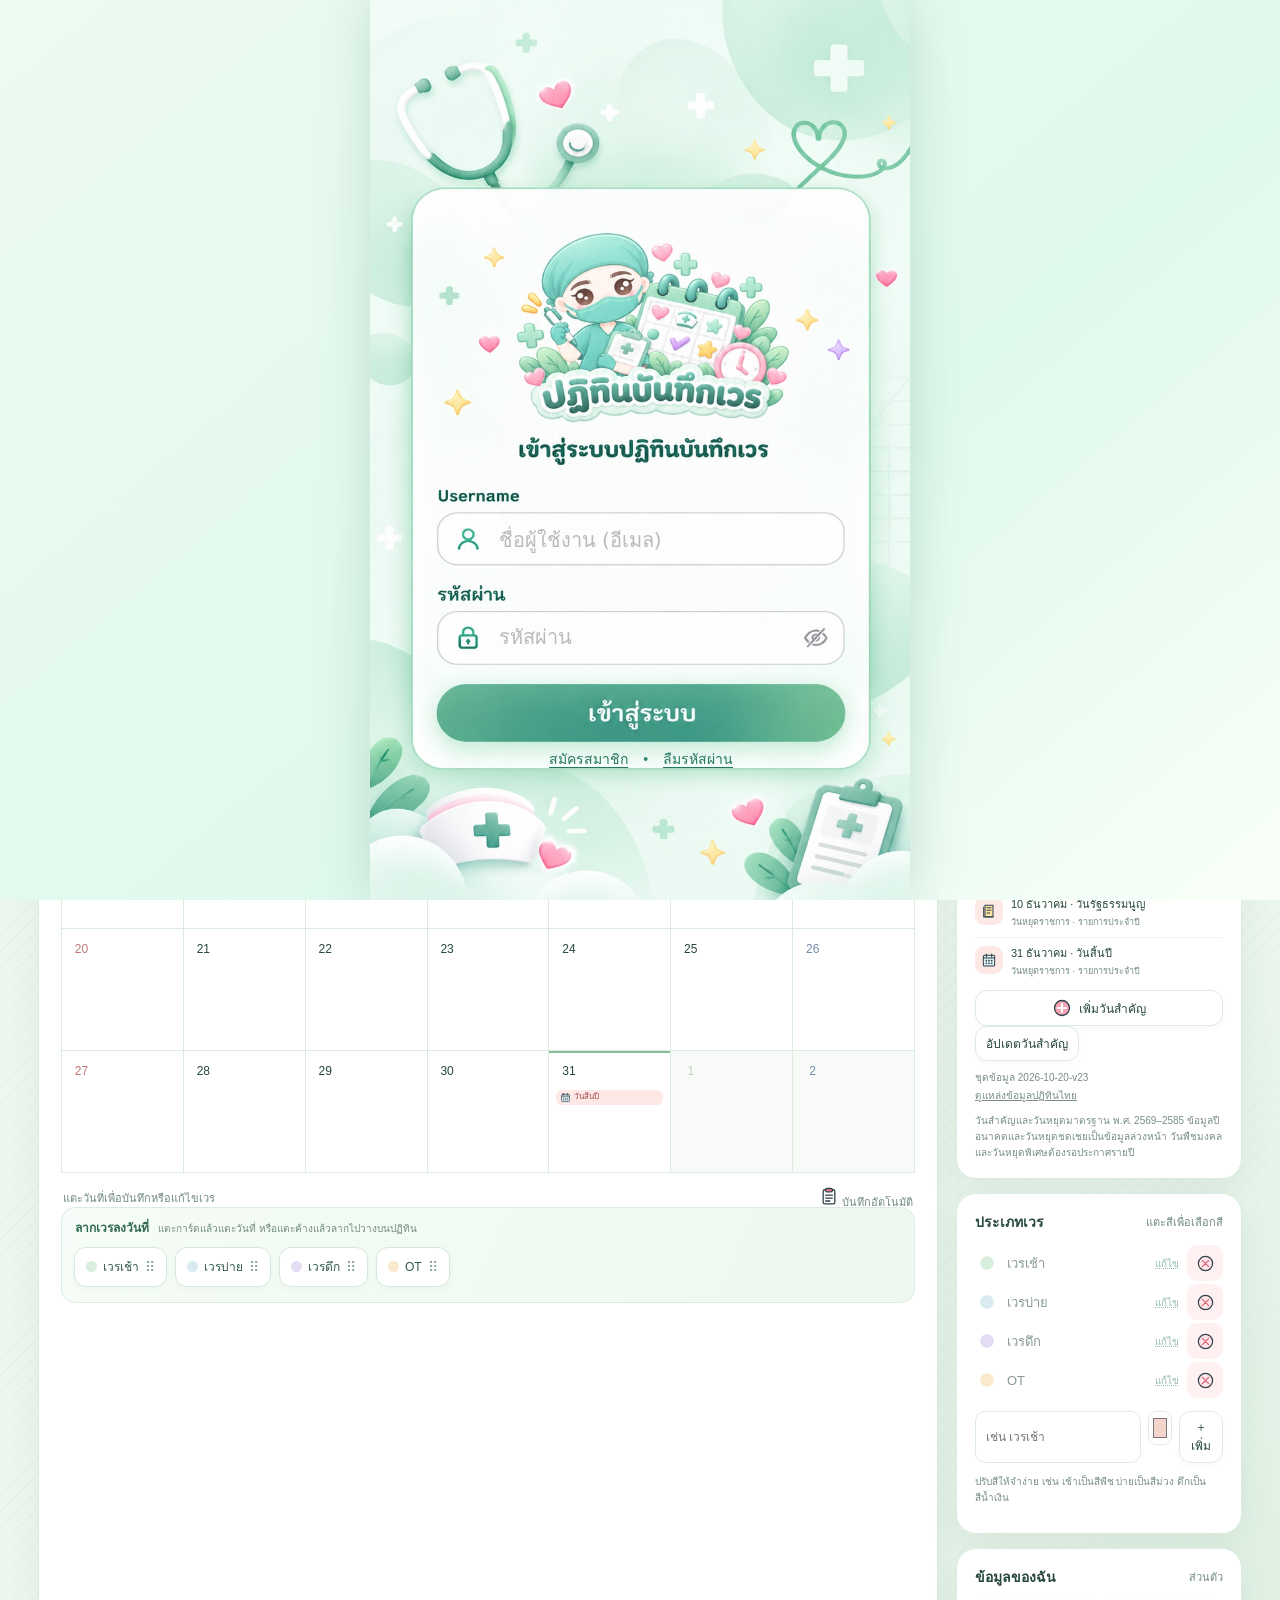
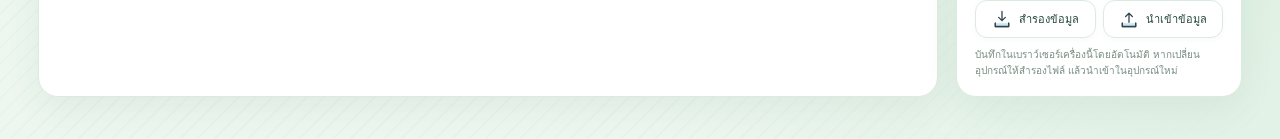
==== commit 5d845a22: "Add files via upload" ====
--- a/index.html
+++ b/index.html
@@ -91,6 +91,7 @@
 .roster-wings{display:grid;grid-template-columns:1fr 1fr;gap:10px;margin:12px 0}.roster-wings .active{background:#398565;color:white;border-color:#398565}.roster-table{border-collapse:separate;border-spacing:0}.roster-table td,.roster-table th{border:0;border-right:1px solid #ccdbd1;border-bottom:1px solid #ccdbd1;padding:7px 9px;min-width:60px;white-space:pre-wrap;overflow-wrap:anywhere;text-align:center;background:white;font-weight:400}.roster-table thead{position:sticky;top:0;z-index:3}.roster-table thead th{background:#edf7ef;font-weight:600}.roster-table .frozen-date{position:sticky;left:0;z-index:2;box-shadow:2px 0 0 #b9d2c2}.roster-table thead .frozen-date{z-index:4}.roster-scroll{isolation:isolate;max-height:65vh;position:relative}.roster-document-image{display:block;width:100%;height:auto}.roster-document-frame{display:block;width:100%;height:65vh;border:1px solid #d6e6da;border-radius:10px}#rosterDocument{margin-top:12px;min-width:0}#rosterDocument a{display:inline-block;margin:8px 0;color:#286c4b}#rosterFreezeRows{padding:7px;border:1px solid #c8dfd0;border-radius:8px;background:white;color:#315948}#rosterFreezeControls{margin-bottom:8px}
 .cloud-panel{padding:16px;margin-bottom:16px}.cloud-panel h2{font-size:16px;margin:0}.cloud-panel h2 span{display:block;font-size:12px;overflow-wrap:anywhere;font-weight:400}.cloud-panel p{font-size:12px;line-height:1.6}.cloud-actions{display:flex;gap:8px;flex-wrap:wrap}.cloud-actions a{text-decoration:none}.cloud-actions .btn,#cloudConflict .btn{font-size:12px;padding:9px}#cloudConflict{padding:10px;margin-top:12px;background:#fff2dc;border-radius:12px}#cloudApp{min-width:0}
 .email-overlay{position:fixed;inset:0;z-index:10000;background:#25483b66;display:flex;align-items:center;justify-content:center;padding:16px;overflow:auto}.email-overlay[hidden]{display:none}.email-dialog{background:white;border-radius:24px;padding:24px;width:100%;max-width:430px;max-height:90dvh;overflow:auto;box-sizing:border-box}.email-dialog input{display:block;box-sizing:border-box;width:100%;min-width:0;font-size:16px;margin:8px 0 16px}.email-dialog label{display:block;margin-top:16px}.email-dialog p{line-height:1.6;font-size:14px}</style>
+<link rel="stylesheet" href="./login-screen.css">
 </head>
 <body>
 <svg xmlns="http://www.w3.org/2000/svg" style="position:absolute;width:0;height:0;overflow:hidden" aria-hidden="true">
@@ -212,8 +213,31 @@
 <div class="modal-backdrop" id="eventBackdrop"><section class="modal" role="dialog" aria-modal="true" aria-labelledby="eventModalTitle"><div class="modal-head"><h2 id="eventModalTitle">เพิ่มวันสำคัญ</h2><button class="close" id="eventClose" aria-label="ปิด"><svg class="ico"><use href="#i-close"/></svg></button></div><div class="modal-date" id="eventModalDate"></div><div class="save-state" id="eventSaveState" role="status">บันทึกอัตโนมัติเมื่อกรอกชื่อและวันที่ครบ</div><form id="eventForm"><input id="eventId" type="hidden"><div class="field"><label for="eventDate">วันที่</label><input id="eventDate" type="date" required min="2026-01-01" max="2042-12-31"></div><div class="field"><label for="eventTitleInput">ชื่อวันสำคัญ</label><input id="eventTitleInput" type="text" maxlength="70" required placeholder="เช่น วันหยุดชดเชยประจำปี"></div><div class="field"><label for="eventType">ประเภท</label><select id="eventType"><option value="important">วันสำคัญ</option><option value="holiday">วันหยุดราชการ</option></select></div><div class="field event-form-grid"><div><label>เลือกไอคอน SVG</label><div class="icon-picker" id="eventIconPicker"></div></div><input type="color" id="eventColor" value="#dcefe2" aria-label="เลือกสีวันสำคัญ"></div><div class="event-hint">เลือกสีและสัญลักษณ์ SVG ได้ตามต้องการ วันหยุดที่กำหนดไว้ล่วงหน้าจะแสดงเป็นสีแดงอ่อน</div><div class="modal-actions"><button type="button" class="btn small" id="eventDeleteBtn" style="display:none">ลบวันสำคัญ</button><div class="right"><button type="button" class="btn" id="eventCancel">ปิด</button><button class="btn primary" type="submit">บันทึก</button></div></div></form></section></div>
 <div class="shift-edit-backdrop" id="shiftEditBackdrop"><section class="modal shift-edit-modal" role="dialog" aria-modal="true" aria-labelledby="shiftEditTitle"><div class="modal-head"><h2 id="shiftEditTitle">แก้ไขประเภทเวร</h2><button class="close" id="shiftEditClose" aria-label="ปิด">×</button></div><div class="save-state" id="shiftSaveState" role="status">บันทึกอัตโนมัติในเครื่องนี้</div><div class="field"><label for="shiftEditName">ชื่อประเภทเวร</label><input id="shiftEditName" type="text" maxlength="30"></div><div class="field shift-color-field"><label for="shiftEditColor">สีประจำเวร</label><input id="shiftEditColor" type="color" value="#d8efdd"></div><div class="modal-actions"><button class="btn" id="shiftEditCancel" type="button">ปิด</button><button class="btn primary" id="shiftEditSave" type="button">บันทึก</button></div></section></div><div class="shift-action-menu" id="shiftActionMenu" hidden><button type="button" data-shift-action="move">ย้าย</button><button type="button" data-shift-action="copy">คัดลอก</button><button type="button" data-shift-action="delete">ลบ</button><button type="button" data-shift-action="cancel">ยกเลิก</button></div><div class="toast" id="toast"></div>
 <script src="./holiday-data.js"></script>
-<section id="emailLogin" class="email-overlay" hidden aria-label="เข้าสู่ระบบด้วยอีเมล"><div class="email-dialog"><h2>เข้าสู่ระบบด้วยอีเมล</h2><p>ใช้ Gmail, Hotmail, Outlook หรือ iCloud และรหัสผ่าน Nurse Calendar</p><label for="emailAddress">อีเมล</label><input id="emailAddress" type="email" required autocomplete="email" placeholder="name@gmail.com"><label for="emailPassword">รหัสผ่าน</label><input id="emailPassword" type="password" minlength="8" required autocomplete="current-password" placeholder="อย่างน้อย 8 ตัวอักษร"><div class="cloud-actions"><button id="emailSignIn" class="btn primary" type="button">เข้าสู่ระบบ</button><button id="emailSignUp" class="btn" type="button">สมัครสมาชิก</button><button id="emailReset" class="btn" type="button">ลืมรหัสผ่าน</button></div><div id="emailRecovery" hidden><label for="emailNewPassword">ตั้งรหัสผ่านใหม่</label><input id="emailNewPassword" type="password" minlength="8" required autocomplete="new-password" placeholder="รหัสผ่านใหม่อย่างน้อย 8 ตัวอักษร"><button id="emailSavePassword" class="btn primary" type="button">บันทึกรหัสผ่านใหม่</button></div><p id="emailStatus" role="status">สมัครครั้งแรกจะได้รับอีเมลยืนยันบัญชี</p><button id="emailClose" class="btn" type="button">ปิด</button></div></section>
-<script src="./config.js"></script><script src="./email-cloud.js"></script><script src="./cloud.js"></script>
+<section id="emailLogin" class="email-overlay nc-login-overlay" aria-label="เข้าสู่ระบบปฏิทินบันทึกเวร">
+  <div class="email-dialog nc-login-scene" role="dialog" aria-modal="true" aria-labelledby="ncLoginTitle">
+    <h2 class="nc-screen-reader" id="ncLoginTitle">เข้าสู่ระบบปฏิทินบันทึกเวร</h2>
+    <!-- Decoration and labels match the supplied artwork; these are real, accessible inputs. -->
+    <label class="nc-screen-reader" for="emailAddress">อีเมลสำหรับเข้าสู่ระบบ</label>
+    <div class="nc-login-field nc-login-email"><input id="emailAddress" type="email" required autocomplete="email" inputmode="email" placeholder="ชื่อผู้ใช้งาน (อีเมล)" aria-label="อีเมลที่ใช้ลงทะเบียน" title="ใช้อีเมลที่สมัคร เช่น name@gmail.com"></div>
+    <label class="nc-screen-reader" for="emailPassword">รหัสผ่าน</label>
+    <div class="nc-login-field nc-login-password"><input id="emailPassword" type="password" minlength="8" required autocomplete="current-password" placeholder="รหัสผ่าน" aria-label="รหัสผ่าน Nurse Calendar"></div>
+    <button id="ncPasswordVisibility" class="nc-password-visibility" type="button" aria-label="แสดงรหัสผ่าน" aria-pressed="false"></button>
+    <button id="emailSignIn" class="nc-login-main-button" type="button" aria-label="เข้าสู่ระบบ"><span class="nc-screen-reader">เข้าสู่ระบบ</span></button>
+    <div class="nc-login-options">
+      <button id="emailSignUp" class="nc-login-option" type="button">สมัครสมาชิก</button>
+      <span aria-hidden="true">•</span>
+      <button id="emailReset" class="nc-login-option" type="button">ลืมรหัสผ่าน</button>
+    </div>
+    <div id="emailRecovery" class="nc-recovery-panel" hidden>
+      <label for="emailNewPassword">ตั้งรหัสผ่านใหม่</label>
+      <input id="emailNewPassword" type="password" minlength="8" required autocomplete="new-password" placeholder="รหัสผ่านใหม่อย่างน้อย 8 ตัวอักษร">
+      <button id="emailSavePassword" class="btn primary" type="button">บันทึกรหัสผ่านใหม่</button>
+    </div>
+    <p id="emailStatus" class="nc-login-status" role="status" aria-live="polite">สมัครครั้งแรกจะได้รับอีเมลยืนยันบัญชี</p>
+    <button id="emailClose" class="nc-screen-reader" type="button" hidden>ปิด</button>
+  </div>
+</section>
+<script src="./config.js"></script><script src="./email-cloud.js"></script><script src="./cloud.js"></script><script src="./login-screen.js"></script>
 <script>window.Cloud.ready.then(()=>{(()=>{
 const KEY=window.Cloud.calendarKey, MONTHS=['มกราคม','กุมภาพันธ์','มีนาคม','เมษายน','พฤษภาคม','มิถุนายน','กรกฎาคม','สิงหาคม','กันยายน','ตุลาคม','พฤศจิกายน','ธันวาคม'], WEEKDAYS=['อา.','จ.','อ.','พ.','พฤ.','ศ.','ส.'];
 const DAY_ICONS=['stethoscope','pill','bandage','heart','clipboard','syringe','medical','calendarheart','ambulance','lungs','tooth','monitor','thermometer','microscope','camera','plant','yarn','paintbrush','music','bicycle','soccer','basketball','tennis','dumbbell','medal','coins','wallet','piggy','bank','card','bed','coffee','star','cloud','sheep','alarm','suitcase','plane','passport','compass','beach','map','car','hiking'];
--- a/login-screen.css
+++ b/login-screen.css
@@ -0,0 +1,71 @@
+/* Nurse Calendar v27 - login visual only. No calendar, storage or Supabase logic changed. */
+.nc-screen-reader{position:absolute!important;width:1px!important;height:1px!important;padding:0!important;margin:-1px!important;overflow:hidden!important;clip:rect(0,0,0,0)!important;white-space:nowrap!important;border:0!important}
+.nc-login-overlay.email-overlay{position:fixed;inset:0;z-index:10000;display:flex;justify-content:center;align-items:center;overflow-y:auto;overscroll-behavior:contain;background:linear-gradient(140deg,#edfbf1,#e0f9ed 60%,#f9fff8);padding:0}
+.nc-login-overlay.email-overlay[hidden]{display:none!important}
+.nc-login-scene.email-dialog{
+  position:relative;flex:0 0 auto;overflow:hidden;box-sizing:border-box;
+  width:min(100vw,540px);height:100svh;max-width:none;max-height:none;
+  margin:auto;padding:0;border:0;border-radius:0;
+  background-color:#e6f8ed;
+  background-image:url('./login-screen-reference.jpg');
+  background-position:center;background-repeat:no-repeat;background-size:100% 100%;
+  box-shadow:none;
+}
+.nc-login-scene .nc-login-field{position:absolute;left:12.5%;width:75.4%;height:5.8%;margin:0;pointer-events:none}
+.nc-login-scene .nc-login-email{top:57.08%}
+.nc-login-scene .nc-login-password{top:67.95%}
+.nc-login-scene .nc-login-field input{
+  pointer-events:auto;position:absolute;top:10%;left:14%;width:76%;height:79%;
+  display:block;min-width:0;box-sizing:border-box;margin:0;padding:0 1%;
+  border:0;border-radius:5px;outline:0;
+  background:#fdfdfd;color:#294f45;
+  font-family:'Prompt','Kanit',system-ui,sans-serif;
+  font-size:clamp(14px,3.4vw,20px);font-weight:500;
+  line-height:1.2;-webkit-appearance:none;appearance:none;
+}
+.nc-login-scene .nc-login-field input::placeholder{color:#b9b9be;opacity:1}
+.nc-login-scene .nc-login-field input:focus-visible{outline:2px solid #5ab49a;outline-offset:3px}
+.nc-login-scene .nc-login-main-button{
+  position:absolute;left:12.5%;width:75.4%;top:76.05%;height:6.55%;
+  margin:0;padding:0;border:0;border-radius:999px;background:transparent;
+  box-shadow:none;cursor:pointer;touch-action:manipulation
+}
+.nc-login-scene .nc-login-main-button:focus-visible{outline:3px solid #155e48;outline-offset:2px}
+.nc-login-scene .nc-login-main-button:disabled{cursor:wait}
+.nc-login-scene .nc-password-visibility{
+  position:absolute;top:68.15%;left:78.5%;width:8.2%;height:5.2%;
+  border:0;padding:0;border-radius:999px;background:transparent;
+}
+.nc-login-scene .nc-password-visibility:focus-visible{outline:2px solid #429e83;outline-offset:0}
+.nc-login-scene .nc-login-options{
+  position:absolute;left:12.5%;width:75.4%;top:83.0%;height:2.7%;
+  display:flex;justify-content:center;align-items:center;gap:10px;
+  font-size:clamp(11px,2.8vw,14px);font-weight:500;color:#348a71;
+}
+.nc-login-scene .nc-login-option{
+  margin:0;padding:0 5px;border:0;background:transparent;color:#25775d;
+  cursor:pointer;font:inherit;white-space:nowrap;text-decoration:underline;text-underline-offset:3px
+}
+.nc-login-scene .nc-login-option:disabled{opacity:.45}
+.nc-login-scene .nc-login-status{
+  position:absolute;top:86.5%;left:7%;width:86%;max-height:11%;overflow:auto;
+  display:none;margin:0;padding:10px 12px;box-sizing:border-box;
+  border:1px solid #a8dcc1;border-radius:12px;
+  background:rgba(250,255,252,.96);box-shadow:0 5px 16px #215a4420;
+  color:#2b5e4c;font-size:clamp(11px,2.7vw,13px);line-height:1.5;text-align:center;
+}
+.nc-login-scene .nc-login-status.nc-visible{display:block}
+.nc-login-scene .nc-recovery-panel{
+  position:absolute;left:9%;top:43%;width:82%;box-sizing:border-box;z-index:3;
+  padding:18px;border-radius:20px;border:1px solid #b7ddc6;
+  background:#fffffff5;box-shadow:0 10px 30px #214d3a38;
+}
+.nc-login-scene .nc-recovery-panel[hidden]{display:none!important}
+.nc-login-scene .nc-recovery-panel label{margin:0 0 7px;color:#206246;font-size:16px;font-weight:600}
+.nc-login-scene .nc-recovery-panel input{
+  display:block;width:100%;margin:7px 0 12px;padding:12px;border:1px solid #b9dac7;
+  border-radius:12px;background:white;font-size:16px;
+}
+.nc-login-scene .nc-recovery-panel .btn{background:#3a9575;border:0;color:white;padding:11px 15px;width:100%}
+@media (min-width:541px){.nc-login-scene.email-dialog{box-shadow:0 0 50px #4c8d7040}}
+@media (max-height:520px) and (orientation:landscape){.nc-login-scene.email-dialog{height:800px;width:min(100vw,450px)}}
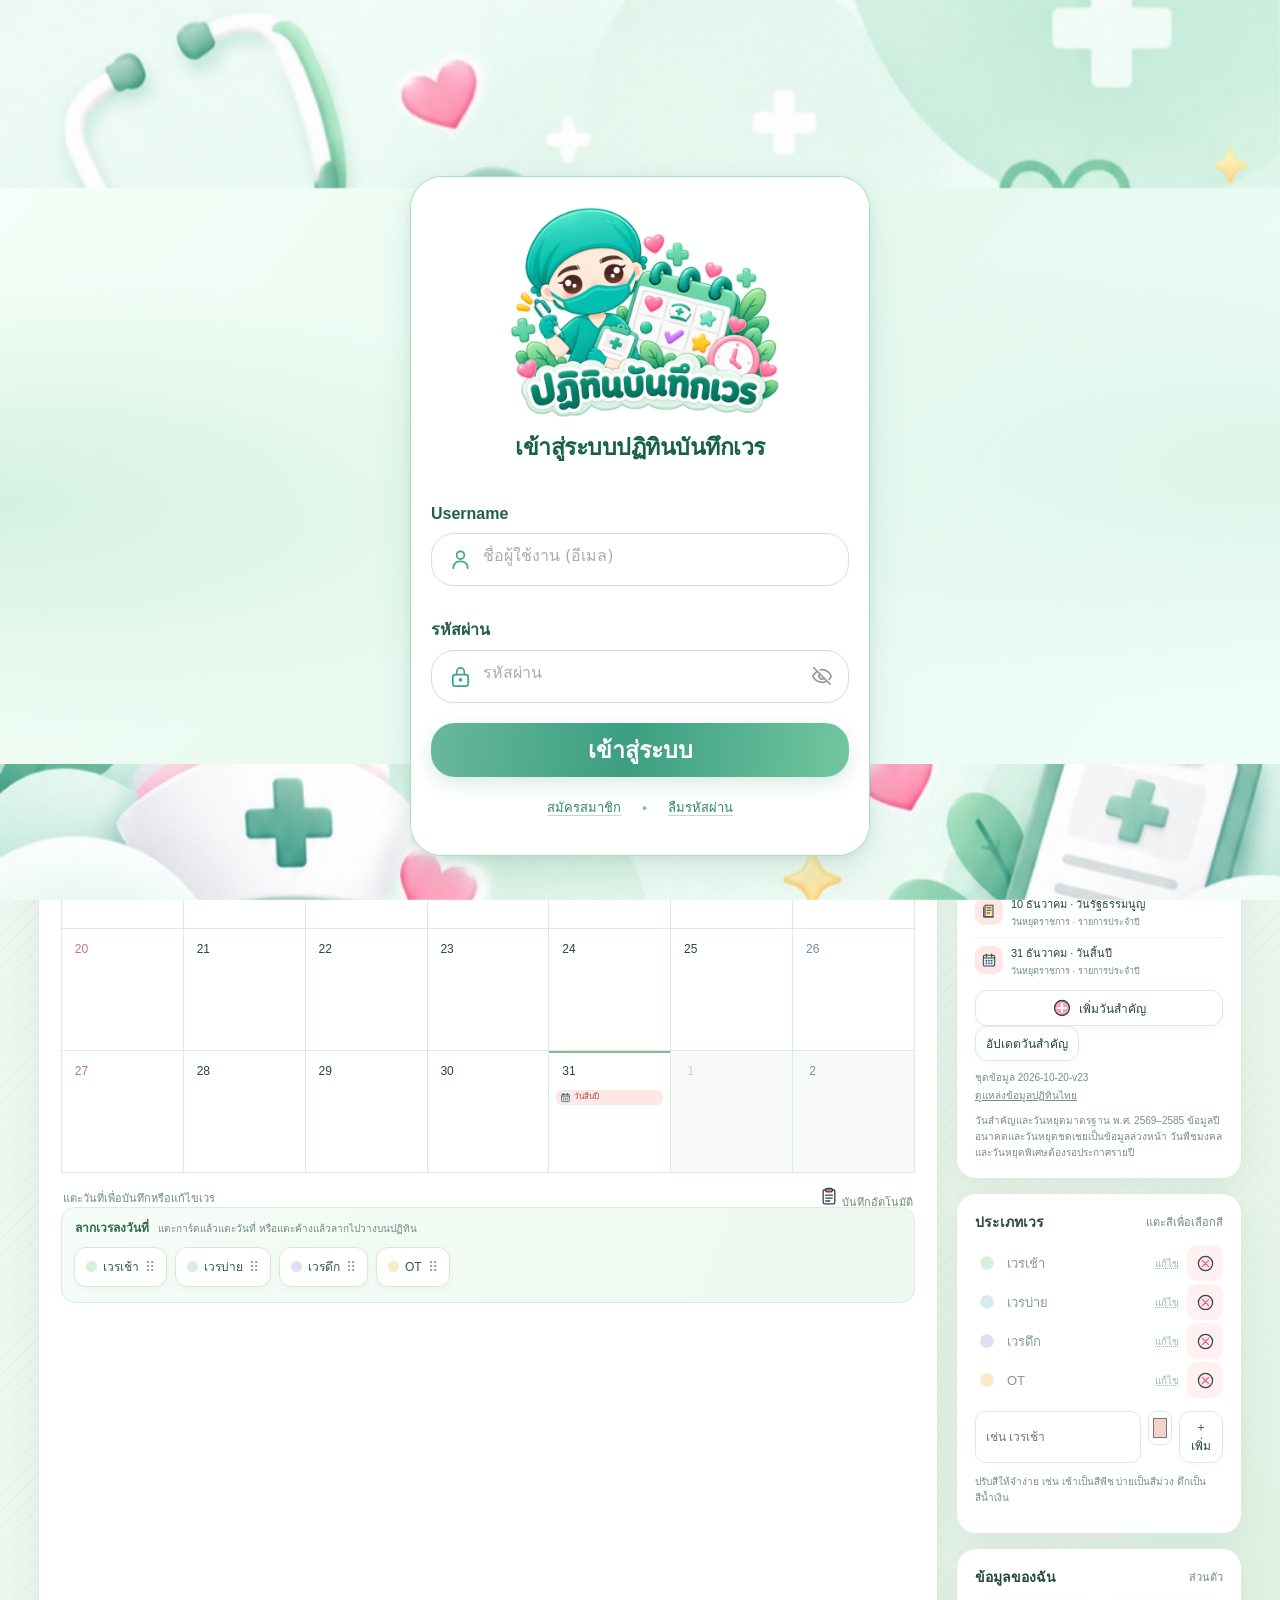
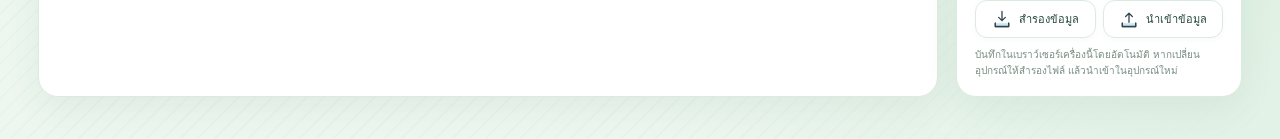
==== commit a902be33: "Add files via upload" ====
--- a/index.html
+++ b/index.html
@@ -3,7 +3,7 @@
 <head>
 <meta charset="utf-8"><meta name="viewport" content="width=device-width,initial-scale=1,minimum-scale=1,maximum-scale=1,user-scalable=no,viewport-fit=cover">
 <meta name="theme-color" content="#e7f4ea"><meta name="description" content="ปฏิทินบันทึกเวรและวันสำคัญสำหรับพยาบาล">
-<link rel="manifest" href="./manifest.webmanifest"><link rel="icon" href="./medical-calendar.svg" type="image/svg+xml"><link rel="apple-touch-icon" href="./apple-touch-icon.png">
+<link rel="manifest" href="./manifest.webmanifest?v=30"><link rel="icon" href="./favicon-48.png?v=30" type="image/png"><link rel="apple-touch-icon" href="./apple-touch-icon.png?v=30">
 <meta name="apple-mobile-web-app-capable" content="yes"><meta name="apple-mobile-web-app-title" content="ปฏิทินบันทึกเวร"><meta name="apple-mobile-web-app-status-bar-style" content="default">
 <title>ปฏิทินบันทึกเวร</title>
 <style>
@@ -91,7 +91,7 @@
 .roster-wings{display:grid;grid-template-columns:1fr 1fr;gap:10px;margin:12px 0}.roster-wings .active{background:#398565;color:white;border-color:#398565}.roster-table{border-collapse:separate;border-spacing:0}.roster-table td,.roster-table th{border:0;border-right:1px solid #ccdbd1;border-bottom:1px solid #ccdbd1;padding:7px 9px;min-width:60px;white-space:pre-wrap;overflow-wrap:anywhere;text-align:center;background:white;font-weight:400}.roster-table thead{position:sticky;top:0;z-index:3}.roster-table thead th{background:#edf7ef;font-weight:600}.roster-table .frozen-date{position:sticky;left:0;z-index:2;box-shadow:2px 0 0 #b9d2c2}.roster-table thead .frozen-date{z-index:4}.roster-scroll{isolation:isolate;max-height:65vh;position:relative}.roster-document-image{display:block;width:100%;height:auto}.roster-document-frame{display:block;width:100%;height:65vh;border:1px solid #d6e6da;border-radius:10px}#rosterDocument{margin-top:12px;min-width:0}#rosterDocument a{display:inline-block;margin:8px 0;color:#286c4b}#rosterFreezeRows{padding:7px;border:1px solid #c8dfd0;border-radius:8px;background:white;color:#315948}#rosterFreezeControls{margin-bottom:8px}
 .cloud-panel{padding:16px;margin-bottom:16px}.cloud-panel h2{font-size:16px;margin:0}.cloud-panel h2 span{display:block;font-size:12px;overflow-wrap:anywhere;font-weight:400}.cloud-panel p{font-size:12px;line-height:1.6}.cloud-actions{display:flex;gap:8px;flex-wrap:wrap}.cloud-actions a{text-decoration:none}.cloud-actions .btn,#cloudConflict .btn{font-size:12px;padding:9px}#cloudConflict{padding:10px;margin-top:12px;background:#fff2dc;border-radius:12px}#cloudApp{min-width:0}
 .email-overlay{position:fixed;inset:0;z-index:10000;background:#25483b66;display:flex;align-items:center;justify-content:center;padding:16px;overflow:auto}.email-overlay[hidden]{display:none}.email-dialog{background:white;border-radius:24px;padding:24px;width:100%;max-width:430px;max-height:90dvh;overflow:auto;box-sizing:border-box}.email-dialog input{display:block;box-sizing:border-box;width:100%;min-width:0;font-size:16px;margin:8px 0 16px}.email-dialog label{display:block;margin-top:16px}.email-dialog p{line-height:1.6;font-size:14px}</style>
-<link rel="stylesheet" href="./login-screen.css">
+<link rel="stylesheet" href="./login-screen.css?v=30">
 </head>
 <body>
 <svg xmlns="http://www.w3.org/2000/svg" style="position:absolute;width:0;height:0;overflow:hidden" aria-hidden="true">
@@ -215,25 +215,40 @@
 <script src="./holiday-data.js"></script>
 <section id="emailLogin" class="email-overlay nc-login-overlay" aria-label="เข้าสู่ระบบปฏิทินบันทึกเวร">
   <div class="email-dialog nc-login-scene" role="dialog" aria-modal="true" aria-labelledby="ncLoginTitle">
-    <h2 class="nc-screen-reader" id="ncLoginTitle">เข้าสู่ระบบปฏิทินบันทึกเวร</h2>
-    <!-- Decoration and labels match the supplied artwork; these are real, accessible inputs. -->
-    <label class="nc-screen-reader" for="emailAddress">อีเมลสำหรับเข้าสู่ระบบ</label>
-    <div class="nc-login-field nc-login-email"><input id="emailAddress" type="email" required autocomplete="email" inputmode="email" placeholder="ชื่อผู้ใช้งาน (อีเมล)" aria-label="อีเมลที่ใช้ลงทะเบียน" title="ใช้อีเมลที่สมัคร เช่น name@gmail.com"></div>
-    <label class="nc-screen-reader" for="emailPassword">รหัสผ่าน</label>
-    <div class="nc-login-field nc-login-password"><input id="emailPassword" type="password" minlength="8" required autocomplete="current-password" placeholder="รหัสผ่าน" aria-label="รหัสผ่าน Nurse Calendar"></div>
-    <button id="ncPasswordVisibility" class="nc-password-visibility" type="button" aria-label="แสดงรหัสผ่าน" aria-pressed="false"></button>
-    <button id="emailSignIn" class="nc-login-main-button" type="button" aria-label="เข้าสู่ระบบ"><span class="nc-screen-reader">เข้าสู่ระบบ</span></button>
-    <div class="nc-login-options">
-      <button id="emailSignUp" class="nc-login-option" type="button">สมัครสมาชิก</button>
-      <span aria-hidden="true">•</span>
-      <button id="emailReset" class="nc-login-option" type="button">ลืมรหัสผ่าน</button>
+    <div class="nc-login-card">
+      <div class="nc-login-heading">
+        <img class="nc-login-logo" src="./login-logo-v30.jpg" width="1536" height="1024" alt="โลโก้ปฏิทินบันทึกเวร รูปบุคลากรทางการแพทย์กับปฏิทิน">
+        <h2 id="ncLoginTitle">เข้าสู่ระบบปฏิทินบันทึกเวร</h2>
+        
+      </div>
+      <div class="nc-login-form">
+        <label class="nc-login-label" for="emailAddress">Username</label>
+        <div class="nc-login-input-row nc-login-email">
+          <svg viewBox="0 0 24 24" fill="none" stroke="currentColor" stroke-width="1.8" stroke-linecap="round" stroke-linejoin="round" aria-hidden="true"><circle cx="12" cy="7.5" r="4"/><path d="M4.5 21c.1-4.5 3.1-7 7.5-7s7.4 2.5 7.5 7"/></svg>
+          <input id="emailAddress" type="email" required autocomplete="email" inputmode="email" placeholder="ชื่อผู้ใช้งาน (อีเมล)" aria-label="อีเมลที่ใช้ลงทะเบียน" title="ใช้อีเมลที่สมัคร เช่น name@gmail.com">
+        </div>
+        <label class="nc-login-label" for="emailPassword">รหัสผ่าน</label>
+        <div class="nc-login-input-row nc-login-password">
+          <svg viewBox="0 0 24 24" fill="none" stroke="currentColor" stroke-width="1.8" stroke-linecap="round" stroke-linejoin="round" aria-hidden="true"><rect x="4" y="10" width="16" height="12" rx="2.5"/><path d="M8 10V7a4 4 0 0 1 8 0v3"/><circle cx="12" cy="15.5" r="1"/></svg>
+          <input id="emailPassword" type="password" minlength="8" required autocomplete="current-password" placeholder="รหัสผ่าน" aria-label="รหัสผ่าน Nurse Calendar">
+          <button id="ncPasswordVisibility" class="nc-password-visibility" type="button" aria-label="แสดงรหัสผ่าน" aria-pressed="false">
+             <svg viewBox="0 0 24 24" fill="none" stroke="currentColor" stroke-width="1.8" stroke-linecap="round" stroke-linejoin="round" aria-hidden="true"><path d="M3 3 21 21"/><path d="M10 5.2A11 11 0 0 1 12 5c5.2 0 9 4.3 10 7-0.4 1.2-1.2 2.5-2.3 3.6M6.8 6.8C4.6 8.2 3 10.7 2 12c1 2.8 4.8 7 10 7 1.7 0 3.3-.5 4.7-1.3"/><path d="M9.7 9.7A3.2 3.2 0 0 0 14.3 14.3"/></svg>
+          </button>
+        </div>
+        <button id="emailSignIn" class="nc-login-main-button" type="button">เข้าสู่ระบบ</button>
+        <div class="nc-login-options">
+          <button id="emailSignUp" class="nc-login-option" type="button">สมัครสมาชิก</button>
+          <span class="nc-login-option-dot" aria-hidden="true">•</span>
+          <button id="emailReset" class="nc-login-option" type="button">ลืมรหัสผ่าน</button>
+        </div>
+        <p id="emailStatus" class="nc-login-status" role="status" aria-live="polite">สมัครครั้งแรกจะได้รับอีเมลยืนยันบัญชี</p>
+      </div>
     </div>
     <div id="emailRecovery" class="nc-recovery-panel" hidden>
-      <label for="emailNewPassword">ตั้งรหัสผ่านใหม่</label>
+      <div class="nc-recovery-card"><label for="emailNewPassword">ตั้งรหัสผ่านใหม่</label>
       <input id="emailNewPassword" type="password" minlength="8" required autocomplete="new-password" placeholder="รหัสผ่านใหม่อย่างน้อย 8 ตัวอักษร">
-      <button id="emailSavePassword" class="btn primary" type="button">บันทึกรหัสผ่านใหม่</button>
+      <button id="emailSavePassword" class="btn primary" type="button">บันทึกรหัสผ่านใหม่</button></div>
     </div>
-    <p id="emailStatus" class="nc-login-status" role="status" aria-live="polite">สมัครครั้งแรกจะได้รับอีเมลยืนยันบัญชี</p>
     <button id="emailClose" class="nc-screen-reader" type="button" hidden>ปิด</button>
   </div>
 </section>
--- a/login-screen.css
+++ b/login-screen.css
@@ -1,71 +1,154 @@
-/* Nurse Calendar v27 - login visual only. No calendar, storage or Supabase logic changed. */
+/* Nurse Calendar v30: login artwork/layout only.  No changes to app or auth logic. */
 .nc-screen-reader{position:absolute!important;width:1px!important;height:1px!important;padding:0!important;margin:-1px!important;overflow:hidden!important;clip:rect(0,0,0,0)!important;white-space:nowrap!important;border:0!important}
-.nc-login-overlay.email-overlay{position:fixed;inset:0;z-index:10000;display:flex;justify-content:center;align-items:center;overflow-y:auto;overscroll-behavior:contain;background:linear-gradient(140deg,#edfbf1,#e0f9ed 60%,#f9fff8);padding:0}
+.nc-login-overlay.email-overlay{
+  position:fixed;inset:0;z-index:10000;isolation:isolate;box-sizing:border-box;
+  display:flex;flex-direction:column;justify-content:flex-start;align-items:center;
+  overflow-x:hidden;overflow-y:auto;-webkit-overflow-scrolling:touch;
+  padding:clamp(132px,19.5svh,195px) 0 clamp(96px,12.8svh,150px);
+  background:radial-gradient(ellipse at 0% 56%,#d5f1e3 0%,transparent 33%),
+    radial-gradient(ellipse at 100% 52%,#ddf5e9 0%,transparent 36%),
+    linear-gradient(128deg,#f7fff9 0%,#e6f9ef 57%,#f2fffc 100%);
+  overscroll-behavior:contain
+}
 .nc-login-overlay.email-overlay[hidden]{display:none!important}
+.nc-login-overlay.email-overlay::before,
+.nc-login-overlay.email-overlay::after{
+  position:fixed;left:0;right:0;pointer-events:none;z-index:-1;content:"";
+  background-repeat:no-repeat;background-position:center;background-size:cover;
+}
+.nc-login-overlay.email-overlay::before{
+  top:0;height:clamp(136px,20.9svh,210px);
+  background-image:url('./login-bg-top.jpg');
+}
+.nc-login-overlay.email-overlay::after{
+  bottom:0;height:clamp(103px,15.1svh,155px);
+  background-image:url('./login-bg-bottom.jpg');
+}
 .nc-login-scene.email-dialog{
-  position:relative;flex:0 0 auto;overflow:hidden;box-sizing:border-box;
-  width:min(100vw,540px);height:100svh;max-width:none;max-height:none;
-  margin:auto;padding:0;border:0;border-radius:0;
-  background-color:#e6f8ed;
-  background-image:url('./login-screen-reference.jpg');
-  background-position:center;background-repeat:no-repeat;background-size:100% 100%;
-  box-shadow:none;
+  position:relative;display:flex;flex-direction:column;flex:0 0 auto;
+  width:min(84.9vw,460px);max-width:460px;max-height:none;height:auto;
+  box-sizing:border-box;margin:0 auto;padding:0;overflow:visible;
+  border:1.5px solid #a9dfc5;border-radius:32px;background:#fff;
+  box-shadow:0 13px 34px rgba(38,110,83,.12),0 3px 10px rgba(48,113,86,.08);
+  color:#235844;
 }
-.nc-login-scene .nc-login-field{position:absolute;left:12.5%;width:75.4%;height:5.8%;margin:0;pointer-events:none}
-.nc-login-scene .nc-login-email{top:57.08%}
-.nc-login-scene .nc-login-password{top:67.95%}
-.nc-login-scene .nc-login-field input{
-  pointer-events:auto;position:absolute;top:10%;left:14%;width:76%;height:79%;
-  display:block;min-width:0;box-sizing:border-box;margin:0;padding:0 1%;
-  border:0;border-radius:5px;outline:0;
-  background:#fdfdfd;color:#294f45;
-  font-family:'Prompt','Kanit',system-ui,sans-serif;
-  font-size:clamp(14px,3.4vw,20px);font-weight:500;
-  line-height:1.2;-webkit-appearance:none;appearance:none;
+.nc-login-card{width:100%;box-sizing:border-box;overflow:hidden;border-radius:inherit;background:#fff}
+.nc-login-heading{
+  display:flex;flex-direction:column;align-items:center;justify-content:center;
+  box-sizing:border-box;padding:24px 14px 23px;text-align:center;background:#fff;
 }
-.nc-login-scene .nc-login-field input::placeholder{color:#b9b9be;opacity:1}
-.nc-login-scene .nc-login-field input:focus-visible{outline:2px solid #5ab49a;outline-offset:3px}
+.nc-login-logo{
+  display:block;flex:0 0 auto;box-sizing:border-box;
+  width:76%;max-width:340px;height:auto;aspect-ratio:3/2;object-fit:contain;
+  border:0;background:#fff;box-shadow:none;border-radius:0;image-rendering:auto;
+}
+.nc-login-heading h2{
+  margin:13px 0 0;padding:0;color:#176149;
+  font-family:'Prompt','Kanit','Noto Sans Thai',system-ui,sans-serif;
+  font-size:clamp(17px,4.1vw,23px);font-weight:750;letter-spacing:-.5px;
+  line-height:1.42;text-wrap:balance;
+}
+.nc-login-tagline{display:none!important}
+.nc-login-form{
+  position:relative;display:flex;flex-direction:column;box-sizing:border-box;
+  padding:0 20px 22px;background:#fff;
+}
+.nc-login-label{
+  display:block;color:#235d4b;font-size:clamp(14px,3.65vw,16px);
+  font-weight:700;line-height:1.4;margin:0 0 8px;
+}
+.nc-login-hint{font-size:12px;font-weight:400;color:#648e7b}
+.nc-login-input-row{
+  box-sizing:border-box;display:flex;align-items:center;gap:11px;
+  min-width:0;width:100%;height:53px;margin:0 0 17px;
+  border:1.5px solid #d7dfdc;border-radius:23px;background:white;
+  box-shadow:0 1px 3px rgba(48,91,74,.035);
+  transition:border-color .15s,box-shadow .15s;
+}
+.nc-login-input-row:focus-within{border-color:#65bea0;box-shadow:0 0 0 3px rgba(127,206,168,.18)}
+.nc-login-input-row>svg{
+  flex:0 0 auto;display:block;width:23px;height:23px;margin-left:17px;color:#39aa88;
+}
+.nc-login-input-row input{
+  box-sizing:border-box;display:block;flex:1;min-width:0;width:0;height:100%;
+  border:0;border-radius:22px;padding:0 6px 0 0;outline:none;appearance:none;
+  -webkit-appearance:none;background:transparent;color:#245b4a;
+  font-family:'Prompt','Kanit',system-ui,sans-serif;font-size:16px;line-height:1.3;
+}
+.nc-login-input-row input::placeholder{color:#a9acae;opacity:1}
+.nc-login-input-row input:focus-visible{outline:none}
+.nc-login-input-row.nc-login-password{margin-bottom:20px}
+.nc-login-scene .nc-password-visibility{
+  box-sizing:border-box;flex:0 0 auto;display:grid;place-items:center;
+  width:44px;height:44px;margin:0 4px 0 0;padding:0;border:0;
+  border-radius:50%;background:transparent;color:#92999b;cursor:pointer;
+}
+.nc-login-scene .nc-password-visibility svg{width:22px;height:22px;pointer-events:none}
+.nc-login-scene .nc-password-visibility:focus-visible{outline:2px solid #62ad91;outline-offset:-3px}
 .nc-login-scene .nc-login-main-button{
-  position:absolute;left:12.5%;width:75.4%;top:76.05%;height:6.55%;
-  margin:0;padding:0;border:0;border-radius:999px;background:transparent;
-  box-shadow:none;cursor:pointer;touch-action:manipulation
+  box-sizing:border-box;display:flex;align-items:center;justify-content:center;
+  width:100%;min-height:54px;margin:0 0 11px;padding:11px 14px;
+  border:0;border-radius:24px;cursor:pointer;touch-action:manipulation;
+  background:linear-gradient(95deg,#68b99a 0%,#3c9e81 47%,#72c7a0 100%);
+  box-shadow:0 7px 18px rgba(43,136,97,.17);color:white;
+  font-family:'Prompt','Kanit','Noto Sans Thai',system-ui,sans-serif;
+  font-size:clamp(19px,4.85vw,23px);font-weight:700;line-height:1.4;
 }
-.nc-login-scene .nc-login-main-button:focus-visible{outline:3px solid #155e48;outline-offset:2px}
-.nc-login-scene .nc-login-main-button:disabled{cursor:wait}
-.nc-login-scene .nc-password-visibility{
-  position:absolute;top:68.15%;left:78.5%;width:8.2%;height:5.2%;
-  border:0;padding:0;border-radius:999px;background:transparent;
-}
-.nc-login-scene .nc-password-visibility:focus-visible{outline:2px solid #429e83;outline-offset:0}
+.nc-login-scene .nc-login-main-button:focus-visible{outline:3px solid #236b52;outline-offset:2px}
+.nc-login-scene .nc-login-main-button:disabled{opacity:.65;cursor:wait}
 .nc-login-scene .nc-login-options{
-  position:absolute;left:12.5%;width:75.4%;top:83.0%;height:2.7%;
-  display:flex;justify-content:center;align-items:center;gap:10px;
-  font-size:clamp(11px,2.8vw,14px);font-weight:500;color:#348a71;
+  box-sizing:border-box;display:flex;align-items:center;justify-content:center;
+  flex-wrap:wrap;column-gap:12px;row-gap:5px;min-height:39px;
+  width:100%;padding:0 8px;margin:0 0 6px;color:#7eb8a0;font-size:13px;font-weight:550;
 }
 .nc-login-scene .nc-login-option{
-  margin:0;padding:0 5px;border:0;background:transparent;color:#25775d;
-  cursor:pointer;font:inherit;white-space:nowrap;text-decoration:underline;text-underline-offset:3px
+  display:inline-flex;align-items:center;justify-content:center;
+  min-height:38px;padding:7px 9px;margin:0;border:0;border-radius:10px;
+  background:transparent;color:#32866b;white-space:nowrap;cursor:pointer;
+  font:inherit;text-decoration:underline;text-underline-offset:3px;text-decoration-color:#b9ddcb;
 }
+.nc-login-scene .nc-login-option:focus-visible{outline:2px solid #6fbb9b}
 .nc-login-scene .nc-login-option:disabled{opacity:.45}
+.nc-login-scene .nc-login-option-dot{flex:0 0 auto}
 .nc-login-scene .nc-login-status{
-  position:absolute;top:86.5%;left:7%;width:86%;max-height:11%;overflow:auto;
-  display:none;margin:0;padding:10px 12px;box-sizing:border-box;
-  border:1px solid #a8dcc1;border-radius:12px;
-  background:rgba(250,255,252,.96);box-shadow:0 5px 16px #215a4420;
-  color:#2b5e4c;font-size:clamp(11px,2.7vw,13px);line-height:1.5;text-align:center;
+  box-sizing:border-box;display:none;position:relative;overflow:auto;max-height:165px;
+  margin:12px 0 0;padding:11px 12px;border:1px solid #addfc4;border-radius:12px;
+  background:#f4fcf7;color:#2b694f;font-size:13px;line-height:1.55;text-align:center;
 }
 .nc-login-scene .nc-login-status.nc-visible{display:block}
 .nc-login-scene .nc-recovery-panel{
-  position:absolute;left:9%;top:43%;width:82%;box-sizing:border-box;z-index:3;
-  padding:18px;border-radius:20px;border:1px solid #b7ddc6;
-  background:#fffffff5;box-shadow:0 10px 30px #214d3a38;
+  position:absolute;inset:0;z-index:5;display:flex;align-items:center;justify-content:center;
+  box-sizing:border-box;padding:18px;border-radius:32px;
+  background:rgba(234,248,245,.95);backdrop-filter:blur(5px);-webkit-backdrop-filter:blur(5px);
 }
 .nc-login-scene .nc-recovery-panel[hidden]{display:none!important}
-.nc-login-scene .nc-recovery-panel label{margin:0 0 7px;color:#206246;font-size:16px;font-weight:600}
-.nc-login-scene .nc-recovery-panel input{
-  display:block;width:100%;margin:7px 0 12px;padding:12px;border:1px solid #b9dac7;
-  border-radius:12px;background:white;font-size:16px;
+.nc-recovery-card{width:100%;padding:22px 17px;border:1px solid #bbe1cc;border-radius:22px;box-shadow:0 12px 28px rgba(33,93,69,.18);background:#fff}
+.nc-login-scene .nc-recovery-panel label{display:block;margin:0 0 12px;color:#25694a;font-size:16px;font-weight:600}
+.nc-login-scene .nc-recovery-panel input{display:block;width:100%;margin:0 0 14px;padding:12px;border:1px solid #b9dac7;border-radius:12px;background:white;font-size:16px;min-height:49px}
+.nc-login-scene .nc-recovery-panel .btn{min-height:49px;width:100%;background:#3a9575;border:0;color:white;border-radius:14px}
+@media(max-width:375px){
+  .nc-login-scene.email-dialog{width:85%}
+  .nc-login-heading{padding:19px 10px 18px}
+  .nc-login-form{padding:0 17px 17px}
+  .nc-login-input-row{height:49px;margin-bottom:14px}
+  .nc-login-input-row.nc-login-password{margin-bottom:16px}
+  .nc-login-scene .nc-login-main-button{min-height:51px;margin-bottom:9px}
+  .nc-login-scene .nc-login-options{column-gap:8px;padding:0 3px}
+  .nc-login-scene .nc-login-option{padding:7px 7px}
 }
-.nc-login-scene .nc-recovery-panel .btn{background:#3a9575;border:0;color:white;padding:11px 15px;width:100%}
-@media (min-width:541px){.nc-login-scene.email-dialog{box-shadow:0 0 50px #4c8d7040}}
-@media (max-height:520px) and (orientation:landscape){.nc-login-scene.email-dialog{height:800px;width:min(100vw,450px)}}
+@media(max-height:740px){
+  .nc-login-overlay.email-overlay{padding-top:clamp(114px,18svh,138px);padding-bottom:clamp(65px,11svh,90px)}
+  .nc-login-heading{padding-top:13px;padding-bottom:15px}
+  .nc-login-logo{width:71%}
+  .nc-login-heading h2{margin-top:7px}
+  .nc-login-input-row{height:47px;margin-bottom:12px}
+  .nc-login-input-row.nc-login-password{margin-bottom:13px}
+  .nc-login-scene .nc-login-main-button{min-height:49px}
+}
+@media(max-height:520px) and (orientation:landscape){
+  .nc-login-overlay.email-overlay{padding-top:28px;padding-bottom:35px}
+  .nc-login-scene.email-dialog{width:min(90vw,390px)}
+  .nc-login-logo{width:42%;max-width:170px}
+  .nc-login-heading{padding:10px 12px 8px}
+  .nc-login-form{padding:0 16px 16px}
+}
